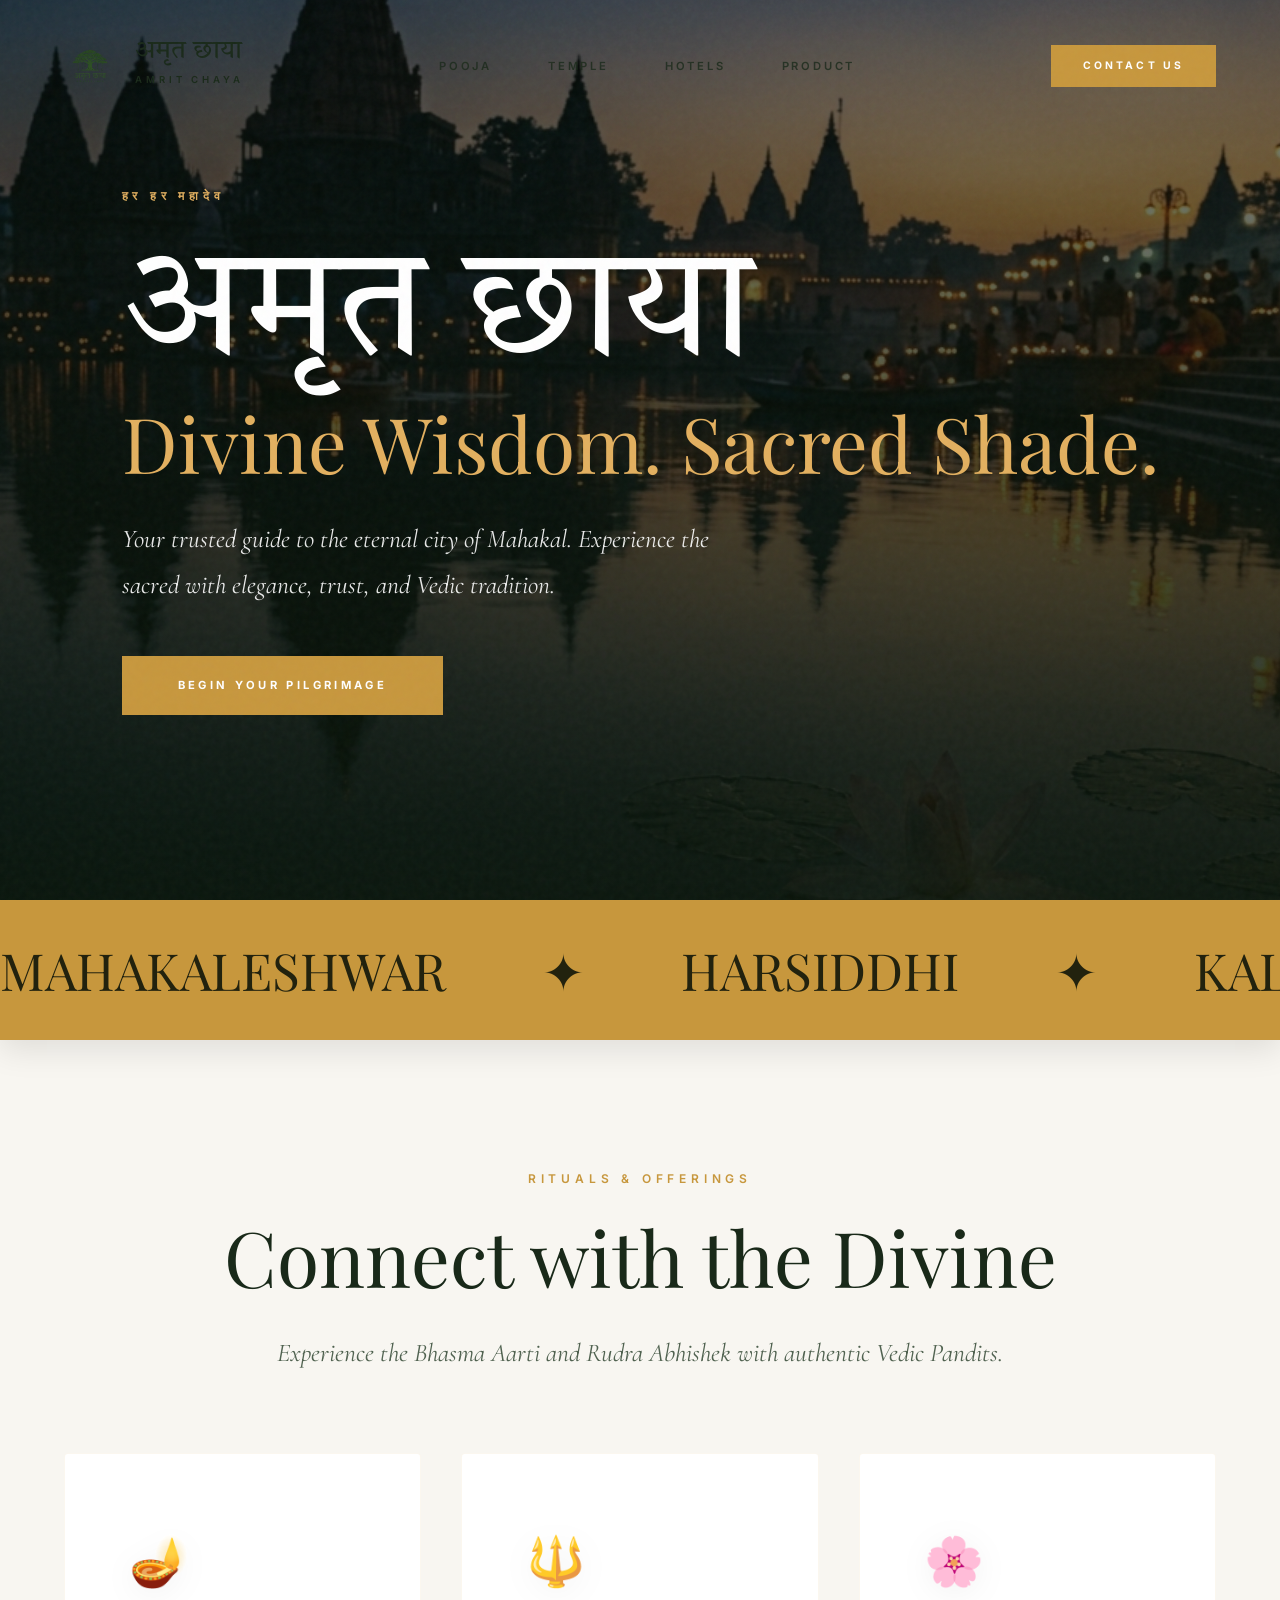
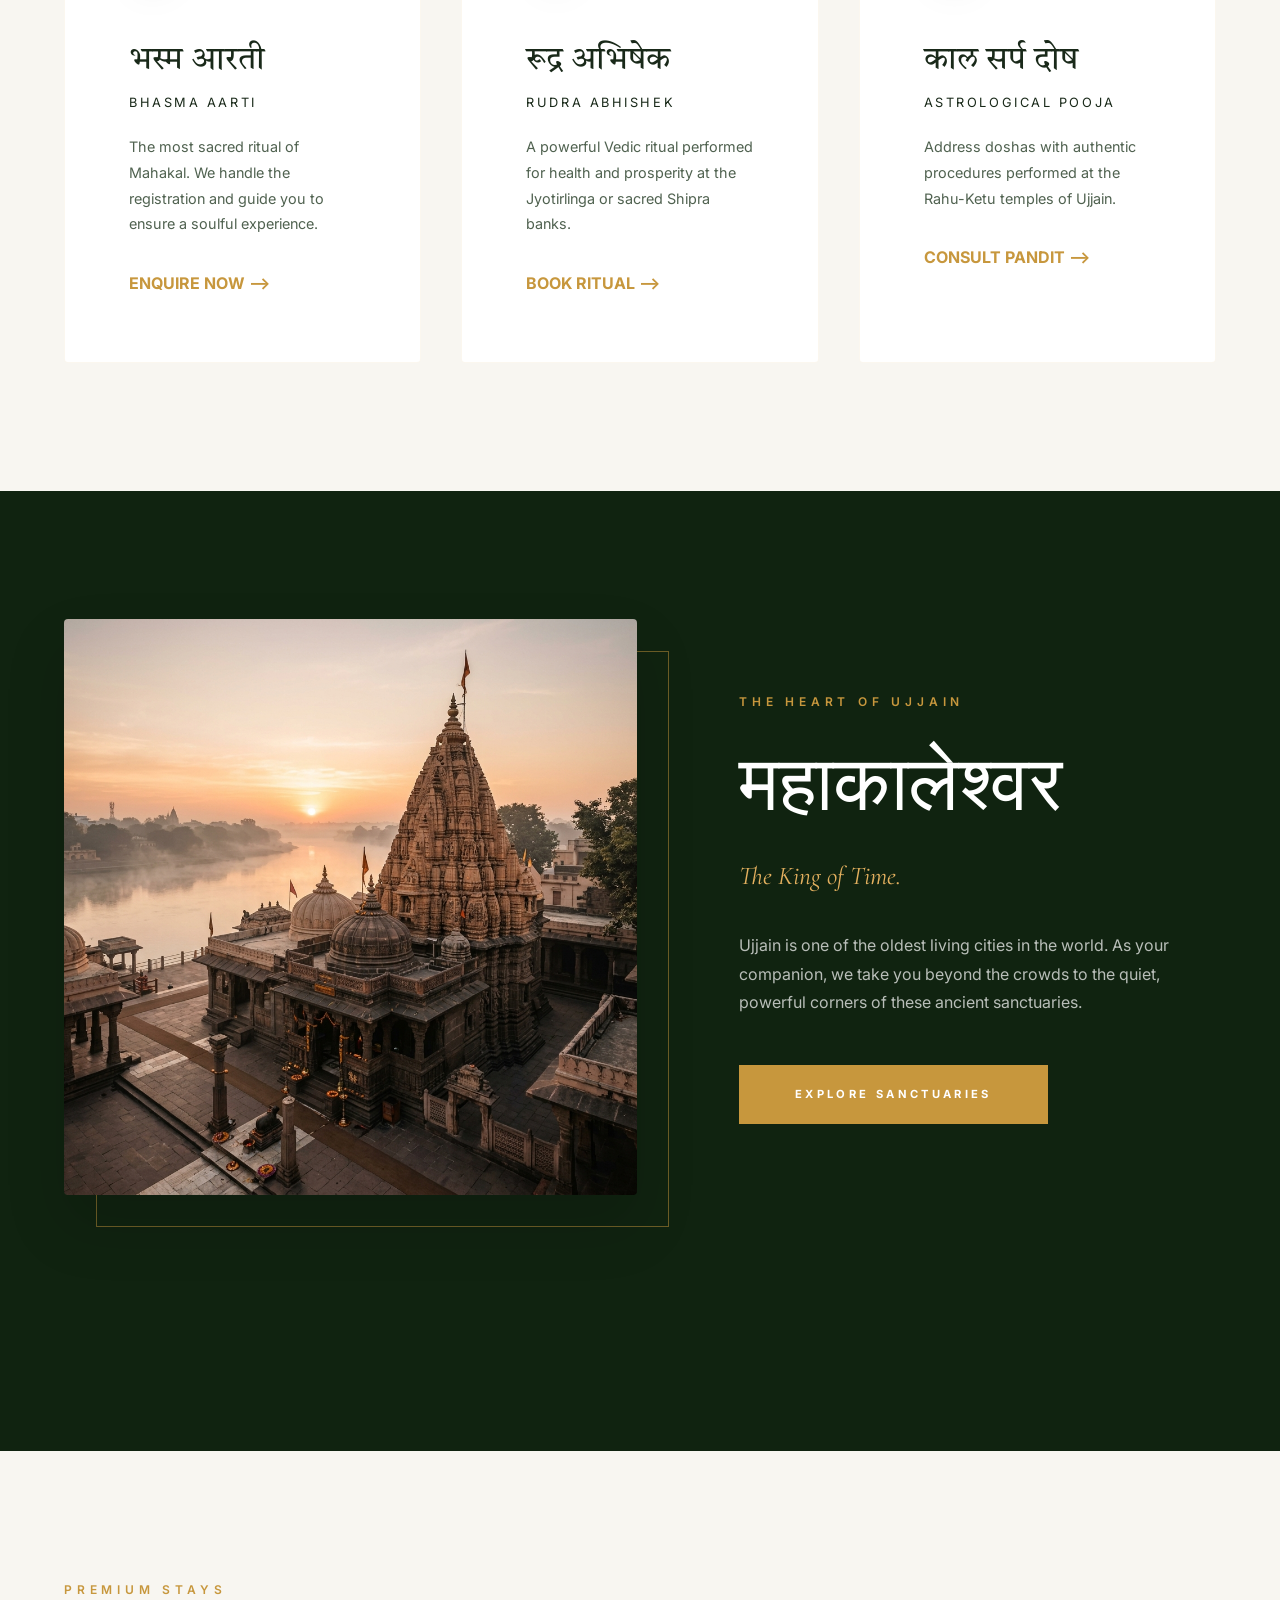
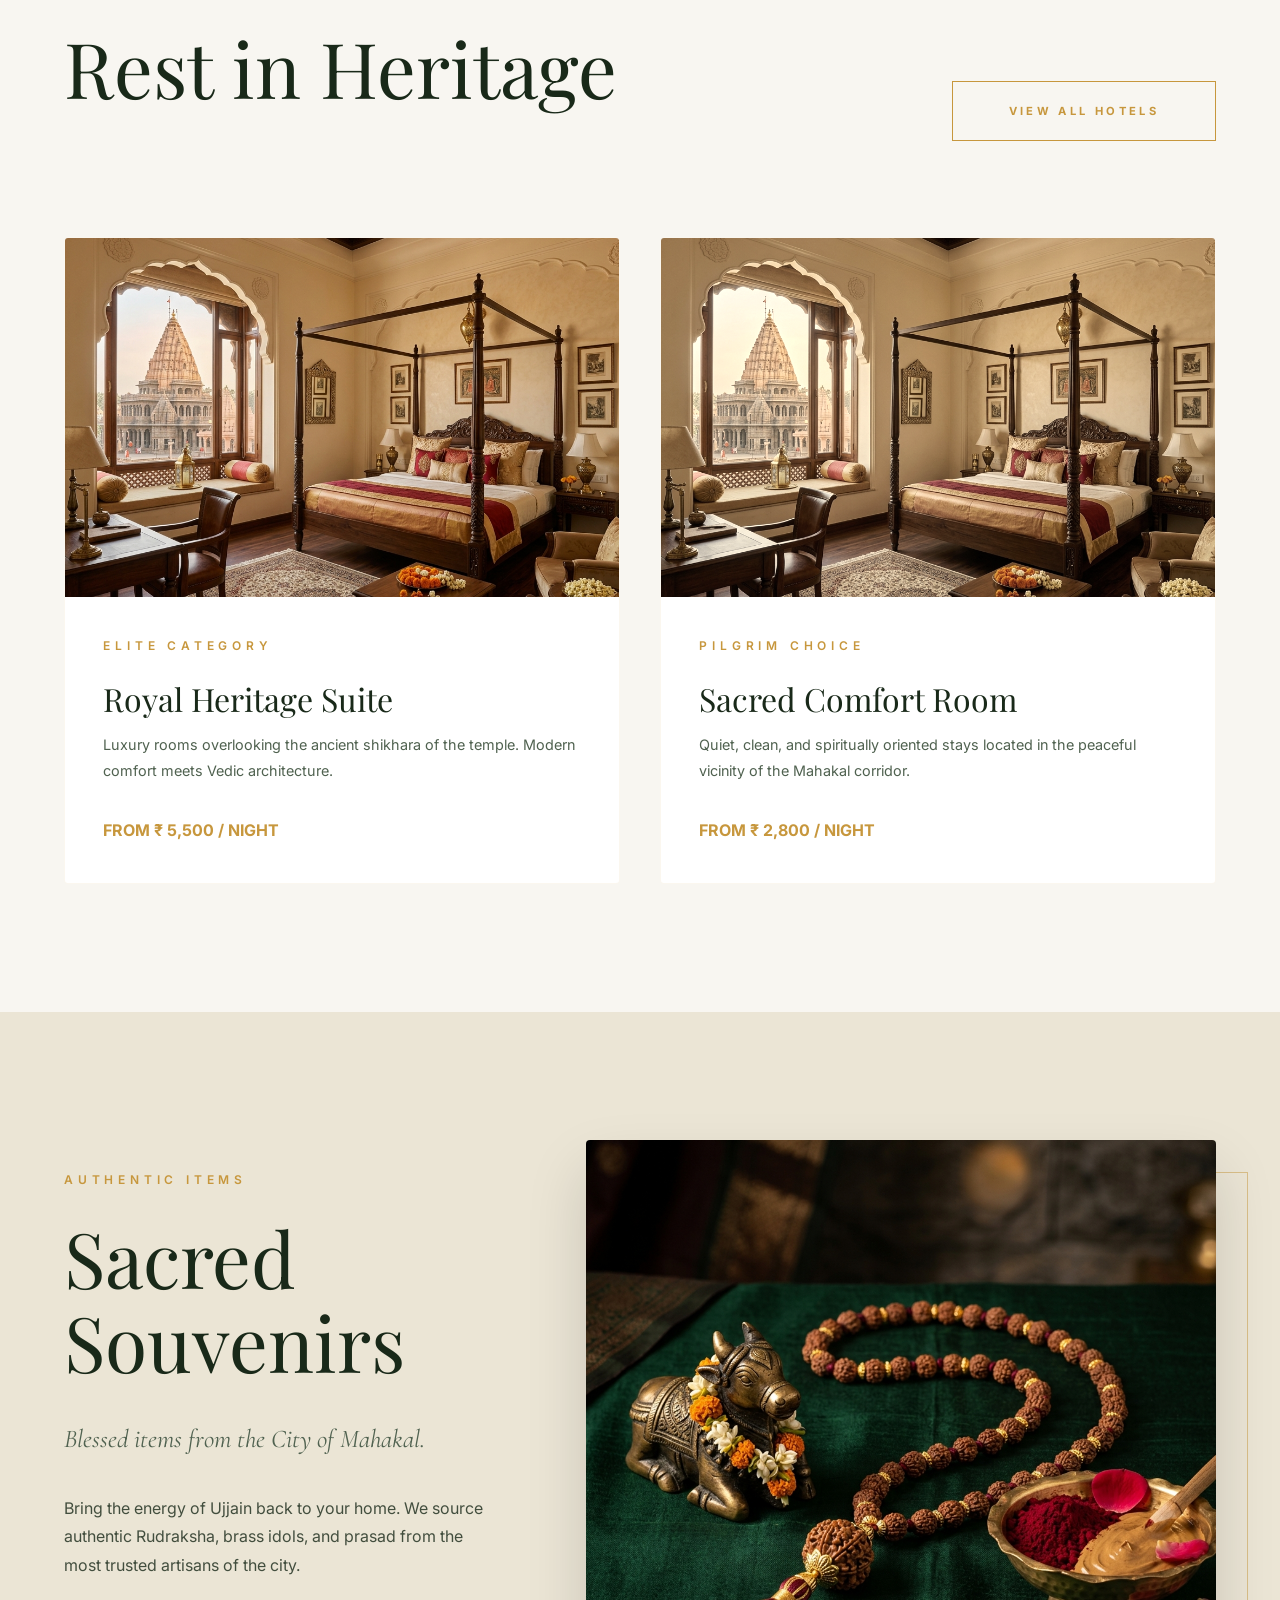
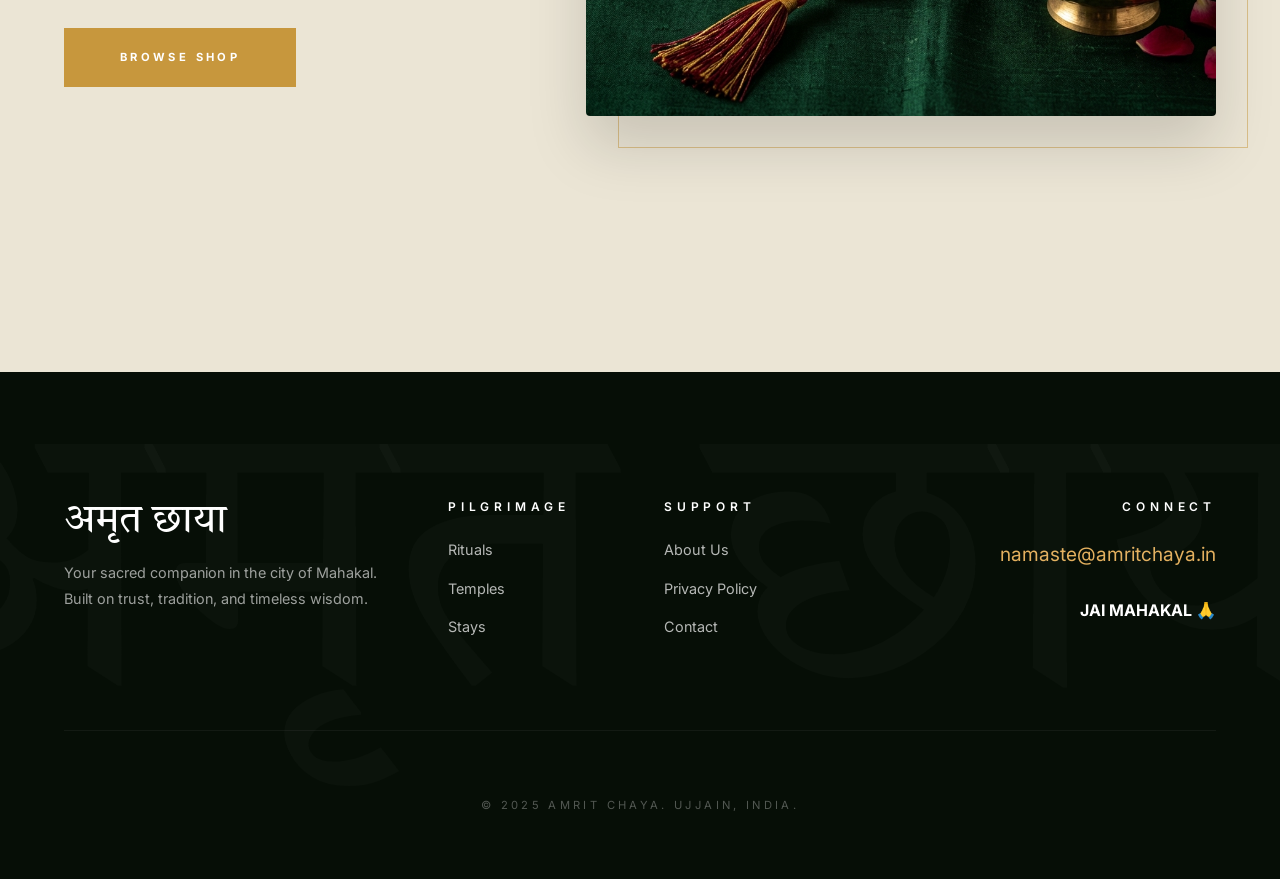
==== index.html @ e7cf1e68 "desin changes" ====
<!DOCTYPE html>
<html lang="en">
<head>
    <meta charset="UTF-8">
    <meta name="viewport" content="width=device-width, initial-scale=1.0">
    <title>Amrit Chaya — Your Sacred Companion in the City of Mahakal</title>
    <meta name="description" content="Discover the spiritual heart of Ujjain. Amrit Chaya offers premium pooja bookings, heritage temple visits, and luxury heritage hotels.">
    <link rel="stylesheet" href="style.css">
</head>
<body>

    <!-- Elegant Loading Screen -->
    <div id="loader">
        <div class="loader-content">
            <img src="img/logo.png" alt="Amrit Chaya" class="loader-logo">
            <div class="loader-text">अमृत छाया</div>
        </div>
    </div>

    <!-- Professional Navigation -->
    <header id="main-header">
        <div class="container nav-wrapper">
            <a href="#" class="nav-logo">
                <img src="img/logo.png" alt="Amrit Chaya Logo">
                <div class="logo-meta">
                    <span class="hindi">अमृत छाया</span>
                    <span class="latin">Amrit Chaya</span>
                </div>
            </a>
            
            <!-- Desktop Links -->
            <nav class="nav-links">
                <a href="#pooja">Pooja</a>
                <a href="#temple">Temple</a>
                <a href="#hotels">Hotels</a>
                <a href="#product">Product</a>
            </nav>

            <div class="nav-actions">
                <a href="#contact" class="cta-btn desktop-only" style="padding: 0.7rem 2rem; font-size: 0.65rem;">Contact Us</a>
                
                <!-- Mobile Toggle -->
                <button class="mobile-toggle" aria-label="Toggle Menu">
                    <span></span>
                    <span></span>
                    <span></span>
                </button>
            </div>
        </div>
    </header>

    <!-- Mobile Navigation Overlay -->
    <div class="mobile-nav">
        <div class="mobile-nav-content">
            <nav class="mobile-links">
                <a href="#pooja">Pooja</a>
                <a href="#temple">Temple</a>
                <a href="#hotels">Hotels</a>
                <a href="#product">Product</a>
                <a href="#contact" class="cta-btn mobile-cta">Contact Us</a>
            </nav>
            <div class="mobile-footer">
                <p class="hindi">अमृत छाया</p>
                <p>JAI MAHAKAL 🙏</p>
            </div>
        </div>
    </div>

    <!-- Master Hero Section -->
    <section class="hero active">
        <div class="hero-media">
            <img src="img/hero.png" alt="Ujjain Twilight" id="hero-img">
        </div>
        <div class="container hero-content">
            <div>
                <span class="eyebrow" style="color: var(--gold-warm);">हर हर महादेव</span>
                <h1 class="hindi">अमृत छाया</h1>
                <h2 class="display-title" style="color: var(--gold-warm); font-weight: 300; margin-top: 1rem;">Divine Wisdom. Sacred Shade.</h2>
                <p class="serif-desc" style="max-width: 600px; color: var(--white); opacity: 0.9; margin-bottom: 3rem;">
                    Your trusted guide to the eternal city of Mahakal. Experience the sacred with elegance, trust, and Vedic tradition.
                </p>
                <a href="#pooja" class="cta-btn">Begin Your Pilgrimage</a>
            </div>
        </div>
    </section>

    <!-- Spiritual Ticker -->
    <div class="gold-ticker">
        <div class="ticker-track">
            <span class="ticker-item">MAHAKALESHWAR</span>
            <span class="ticker-item">✦</span>
            <span class="ticker-item">HARSIDDHI</span>
            <span class="ticker-item">✦</span>
            <span class="ticker-item">KAL BHAIRAV</span>
            <span class="ticker-item">✦</span>
            <span class="ticker-item">MANGALNATH</span>
            <span class="ticker-item">✦</span>
            <span class="ticker-item">SHIPRA AARTI</span>
            <span class="ticker-item">✦</span>
        </div>
    </div>

    <!-- The Rituals (Pooja) -->
    <section id="pooja">
        <div class="container">
            <div class="section-intro" data-reveal>
                <span class="eyebrow">Rituals & Offerings</span>
                <h2 class="display-title">Connect with the Divine</h2>
                <p class="serif-desc">Experience the Bhasma Aarti and Rudra Abhishek with authentic Vedic Pandits.</p>
            </div>

            <div class="grid-system">
                <div class="feature-card" data-reveal>
                    <span class="icon">🪔</span>
                    <h3 class="hindi" style="font-size: 2rem; margin-bottom: 1rem;">भस्म आरती</h3>
                    <h4 style="margin-bottom: 1.5rem; text-transform: uppercase; font-size: 0.8rem; letter-spacing: 0.2em;">Bhasma Aarti</h4>
                    <p style="font-size: 0.9rem; color: var(--text-muted);">The most sacred ritual of Mahakal. We handle the registration and guide you to ensure a soulful experience.</p>
                    <p style="margin-top: 2rem; font-weight: 700; color: var(--gold-temple);">ENQUIRE NOW ⟶</p>
                </div>
                <div class="feature-card" data-reveal>
                    <span class="icon">🔱</span>
                    <h3 class="hindi" style="font-size: 2rem; margin-bottom: 1rem;">रूद्र अभिषेक</h3>
                    <h4 style="margin-bottom: 1.5rem; text-transform: uppercase; font-size: 0.8rem; letter-spacing: 0.2em;">Rudra Abhishek</h4>
                    <p style="font-size: 0.9rem; color: var(--text-muted);">A powerful Vedic ritual performed for health and prosperity at the Jyotirlinga or sacred Shipra banks.</p>
                    <p style="margin-top: 2rem; font-weight: 700; color: var(--gold-temple);">BOOK RITUAL ⟶</p>
                </div>
                <div class="feature-card" data-reveal>
                    <span class="icon">🌸</span>
                    <h3 class="hindi" style="font-size: 2rem; margin-bottom: 1rem;">काल सर्प दोष</h3>
                    <h4 style="margin-bottom: 1.5rem; text-transform: uppercase; font-size: 0.8rem; letter-spacing: 0.2em;">Astrological Pooja</h4>
                    <p style="font-size: 0.9rem; color: var(--text-muted);">Address doshas with authentic procedures performed at the Rahu-Ketu temples of Ujjain.</p>
                    <p style="margin-top: 2rem; font-weight: 700; color: var(--gold-temple);">CONSULT PANDIT ⟶</p>
                </div>
            </div>
        </div>
    </section>

    <!-- The Sanctuaries (Temple) -->
    <section id="temple" style="background-color: var(--forest-deep); color: var(--white);">
        <div class="container">
            <div class="overlap-row" data-reveal>
                <div class="overlap-media">
                    <img src="img/mahakal.png" alt="Mahakaleshwar Temple">
                </div>
                <div class="overlap-text">
                    <span class="eyebrow">The Heart of Ujjain</span>
                    <h2 class="display-title hindi">महाकालेश्वर</h2>
                    <p class="serif-desc" style="color: var(--gold-warm);">The King of Time.</p>
                    <p style="opacity: 0.7; margin-top: 2rem;">Ujjain is one of the oldest living cities in the world. As your companion, we take you beyond the crowds to the quiet, powerful corners of these ancient sanctuaries.</p>
                    <a href="#" class="cta-btn" style="margin-top: 3rem;">Explore Sanctuaries</a>
                </div>
            </div>
        </div>
    </section>

    <!-- The Heritage (Hotels) -->
    <section id="hotels">
        <div class="container">
            <div class="hotels-header" data-reveal>
                <div>
                    <span class="eyebrow">Premium Stays</span>
                    <h2 class="display-title">Rest in Heritage</h2>
                </div>
                <a href="#" class="cta-btn cta-outline">View All Hotels</a>
            </div>

            <div class="grid-system">
                <div class="feature-card hotel-card" data-reveal>
                    <div class="card-img-wrap">
                        <img src="img/hotel.png" alt="Heritage Suite">
                    </div>
                    <div class="card-body">
                        <span class="eyebrow">Elite Category</span>
                        <h3 class="display-title card-title">Royal Heritage Suite</h3>
                        <p class="card-desc">Luxury rooms overlooking the ancient shikhara of the temple. Modern comfort meets Vedic architecture.</p>
                        <p class="card-price">FROM ₹ 5,500 / NIGHT</p>
                    </div>
                </div>
                <div class="feature-card hotel-card" data-reveal>
                    <div class="card-img-wrap">
                        <img src="img/hotel.png" alt="Pilgrim Comfort" style="filter: sepia(0.3);">
                    </div>
                    <div class="card-body">
                        <span class="eyebrow">Pilgrim Choice</span>
                        <h3 class="display-title card-title">Sacred Comfort Room</h3>
                        <p class="card-desc">Quiet, clean, and spiritually oriented stays located in the peaceful vicinity of the Mahakal corridor.</p>
                        <p class="card-price">FROM ₹ 2,800 / NIGHT</p>
                    </div>
                </div>
            </div>
        </div>
    </section>

    <!-- The Sacred (Product) -->
    <section id="product" style="background-color: var(--cream-dark);">
        <div class="container">
            <div class="overlap-row" style="flex-direction: row-reverse;" data-reveal>
                <div class="overlap-media" style="flex: 1.5;">
                    <img src="img/product.png" alt="Sacred Products">
                </div>
                <div class="overlap-text">
                    <span class="eyebrow">Authentic Items</span>
                    <h2 class="display-title">Sacred Souvenirs</h2>
                    <p class="serif-desc">Blessed items from the City of Mahakal.</p>
                    <p style="opacity: 0.8; margin-top: 2rem;">Bring the energy of Ujjain back to your home. We source authentic Rudraksha, brass idols, and prasad from the most trusted artisans of the city.</p>
                    <a href="#" class="cta-btn" style="margin-top: 3rem;">Browse Shop</a>
                </div>
            </div>
        </div>
    </section>

    <!-- Footer -->
    <footer id="contact">
        <div class="container">
            <div class="footer-grid">
                <div class="footer-brand">
                    <h2 class="hindi footer-hindi">अमृत छाया</h2>
                    <p class="footer-tagline">Your sacred companion in the city of Mahakal. Built on trust, tradition, and timeless wisdom.</p>
                </div>
                <div class="footer-col">
                    <h4 class="eyebrow footer-eyebrow">Pilgrimage</h4>
                    <ul class="footer-list">
                        <li><a href="#pooja">Rituals</a></li>
                        <li><a href="#temple">Temples</a></li>
                        <li><a href="#hotels">Stays</a></li>
                    </ul>
                </div>
                <div class="footer-col">
                    <h4 class="eyebrow footer-eyebrow">Support</h4>
                    <ul class="footer-list">
                        <li>About Us</li>
                        <li>Privacy Policy</li>
                        <li>Contact</li>
                    </ul>
                </div>
                <div class="footer-connect">
                    <h4 class="eyebrow footer-eyebrow">Connect</h4>
                    <p class="footer-email">namaste@amritchaya.in</p>
                    <p class="footer-jai">JAI MAHAKAL 🙏</p>
                </div>
            </div>
            <div style="padding-top: 4rem; text-align: center; opacity: 0.3; font-size: 0.7rem; text-transform: uppercase; letter-spacing: 0.3em;">
                &copy; 2025 Amrit Chaya. Ujjain, India.
            </div>
        </div>
    </footer>

    <script src="script.js"></script>
</body>
</html>
---- style.css ----
/* 
   AMRIT CHAYA - Master Design System
   Architecture: UI/UX Lead - Arpit & Antigravity
   Description: A high-end, sacred-premium design system blending Vedic soul with modern precision.
*/

@import url('https://fonts.googleapis.com/css2?family=Inter:wght@300;400;600&family=Playfair+Display:ital,wght@0,400;0,700;1,400&family=Tiro+Devanagari+Sanskrit&family=Cormorant+Garamond:ital,wght@0,400;0,600;1,400&family=Jost:wght@300;400;600&display=swap');

:root {
    /* Primary Brand Tones - Refined HSL */
    --forest-deep:   hsl(120, 38%, 10%);
    --forest-sacred: hsl(113, 39%, 25%);
    --gold-temple:   hsl(39, 55%, 51%);
    --gold-warm:     hsl(37, 70%, 63%);
    --cream-sacred:  hsl(37, 33%, 96%);
    --cream-dark:    hsl(42, 36%, 88%);
    
    /* Functional Colors */
    --text-primary:  hsl(120, 24%, 13%);
    --text-muted:    hsl(120, 10%, 35%);
    --white:         #ffffff;
    --black-deep:    hsl(120, 40%, 4%);

    /* Typography Scale (Fluid) */
    --font-hindi:    'Tiro Devanagari Sanskrit', serif;
    --font-display:  'Playfair Display', serif;
    --font-body:     'Inter', sans-serif;
    --font-serif:    'Cormorant Garamond', serif;

    /* Structural Tokens */
    --section-gap:   clamp(5rem, 10vw, 12rem);
    --container-max: 1400px;
    --radius-sm:     4px;
    --radius-md:     8px;
    --radius-lg:     24px;
    
    /* Animation Easing */
    --ease-out:      cubic-bezier(0.16, 1, 0.3, 1);
    --ease-in-out:   cubic-bezier(0.65, 0, 0.35, 1);
}

/* 1. Loading Screen */
#loader {
    position: fixed;
    inset: 0;
    background: var(--black-deep);
    z-index: 10000;
    display: flex;
    flex-direction: column;
    justify-content: center;
    align-items: center;
    transition: opacity 0.8s var(--ease-out), visibility 0.8s;
}

#loader.fade-out {
    opacity: 0;
    visibility: hidden;
}

.loader-content {
    text-align: center;
    animation: pulse 2s infinite ease-in-out;
}

.loader-logo {
    width: 80px;
    margin-bottom: 2rem;
    filter: drop-shadow(0 0 15px var(--gold-temple));
}

.loader-text {
    font-family: var(--font-hindi);
    color: var(--gold-warm);
    font-size: 2rem;
    letter-spacing: 0.2em;
}

@keyframes pulse {
    0%, 100% { opacity: 0.6; transform: scale(0.98); }
    50% { opacity: 1; transform: scale(1); }
}

/* 2. Global Reset & Texture */
* {
    margin: 0;
    padding: 0;
    box-sizing: border-box;
    -webkit-font-smoothing: antialiased;
}

html {
    scroll-behavior: smooth;
    font-size: 16px;
}

body {
    background-color: var(--cream-sacred);
    color: var(--text-primary);
    font-family: var(--font-body);
    line-height: 1.8;
    overflow-x: hidden;
}

/* High-end Film Grain Texture Overlay */
body::after {
    content: "";
    position: fixed;
    inset: 0;
    background-image: url("data:image/svg+xml,%3Csvg viewBox='0 0 200 200' xmlns='http://www.w3.org/2000/svg'%3E%3Cfilter id='noise'%3E%3CfeTurbulence type='fractalNoise' baseFrequency='0.65' numOctaves='3' stitchTiles='stitch'/%3E%3C/filter%3E%3Crect width='100%25' height='100%25' filter='url(%23noise)'/%3E%3C/svg%3E");
    opacity: 0.04;
    pointer-events: none;
    z-index: 9999;
}

/* 3. Layout Framework */
.container {
    max-width: var(--container-max);
    margin: 0 auto;
    padding: 0 clamp(1.5rem, 5vw, 5rem);
}

section {
    padding: var(--section-gap) 0;
}

/* 4. Typography Design */
h1, h2, h3, h4 {
    font-weight: 400;
    line-height: 1.1;
}

.hindi { font-family: var(--font-hindi); }

.eyebrow {
    font-size: clamp(0.65rem, 1vw, 0.75rem);
    text-transform: uppercase;
    letter-spacing: 0.4em;
    font-weight: 600;
    color: var(--gold-temple);
    display: block;
    margin-bottom: 1.5rem;
}

.display-title {
    font-size: clamp(2.5rem, 6vw, 5rem);
    font-family: var(--font-display);
    margin-bottom: 2rem;
}

.serif-desc {
    font-family: var(--font-serif);
    font-style: italic;
    font-size: clamp(1.1rem, 2vw, 1.6rem);
    color: var(--text-muted);
}

/* Section intro block — centered heading group above card grids */
.section-intro {
    text-align: center;
    margin-bottom: clamp(3rem, 6vw, 6rem); /* Fluid so it tightens on mobile */
}

/* Mobile nav CTA margin */
.mobile-cta {
    margin-top: 2rem;
}

header {
    position: fixed;
    top: 0;
    width: 100%;
    z-index: 1000;
    padding: 2.5rem 0;
    transition: all 0.6s var(--ease-out);
}

header.scrolled {
    padding: 1rem 0;
    background: rgba(255, 255, 255, 0.7);
    backdrop-filter: blur(20px) saturate(180%);
    -webkit-backdrop-filter: blur(20px) saturate(180%);
    border-bottom: 1px solid rgba(200, 151, 58, 0.15);
}

.nav-wrapper {
    display: flex;
    justify-content: space-between;
    align-items: center;
}

.nav-logo {
    display: flex;
    align-items: center;
    gap: clamp(0.6rem, 2vw, 1.2rem); /* Shrinks on narrow screens */
    text-decoration: none;
    color: inherit;
}

.nav-logo img {
    /* clamp(min, preferred, max)
       - min: 36px  → absolute smallest the logo can be
       - preferred: 8vw → scales with viewport (444px screen → 35px, 555px → 44px, 1024px → 82px)
       - max: 52px  → caps on desktop so it stays elegant */
    height: clamp(36px, 8vw, 52px);
    width: auto;           /* Always maintain aspect ratio */
    flex-shrink: 0;        /* Prevent the image being squished by flex layout */
    transition: transform 0.6s var(--ease-out);
    filter: drop-shadow(0 2px 10px rgba(0,0,0,0.1));
}

.nav-logo:hover img { transform: rotate(12deg) scale(1.1); }

/* Logo text — fluid sizes using clamp */
.nav-logo .hindi { font-size: clamp(1.1rem, 4vw, 1.6rem); display: block; line-height: 0.9; }
.nav-logo .latin { font-size: clamp(0.5rem, 1.2vw, 0.6rem); letter-spacing: 0.4em; text-transform: uppercase; font-weight: 600; }

.nav-links {
    display: flex;
    gap: 3.5rem;
}

.nav-links a {
    text-decoration: none;
    color: inherit;
    font-size: 0.7rem;
    font-weight: 600;
    text-transform: uppercase;
    letter-spacing: 0.25em;
    position: relative;
    padding: 0.5rem 0;
    opacity: 0.8;
    transition: opacity 0.3s;
}

.nav-links a:hover { opacity: 1; }

.nav-links a::after {
    content: "";
    position: absolute;
    bottom: 0;
    left: 50%;
    width: 0;
    height: 1px;
    background: var(--gold-temple);
    transition: all 0.4s var(--ease-out);
    transform: translateX(-50%);
}

.nav-links a:hover::after { width: 100%; }

/* 6. Hero Component - Enhanced Immersive */
.hero {
    height: 100vh;
    display: flex;
    align-items: center;
    position: relative;
    background-color: var(--black-deep);
    overflow: hidden;
}

.hero-media {
    position: absolute;
    inset: 0;
    z-index: 1;
}

.hero-media img {
    width: 100%;
    height: 100%;
    object-fit: cover;
    opacity: 0.7;
    transform: scale(1.1);
    transition: transform 10s linear; /* Ken Burns Effect */
}

.hero.active .hero-media img {
    transform: scale(1.2) rotate(1deg);
}

.hero-media::after {
    content: "";
    position: absolute;
    inset: 0;
    background: linear-gradient(to bottom, 
        rgba(10,21,10,0.3) 0%, 
        rgba(10,21,10,0.6) 50%, 
        rgba(10,21,10,0.9) 100%);
}

.hero-content {
    position: relative;
    z-index: 2;
    color: var(--white);
}

.hero-content h1 {
    font-size: clamp(4rem, 12vw, 10rem);
    margin-bottom: -1rem;
    opacity: 0;
    transform: translateY(50px);
    transition: all 1.2s var(--ease-out) 0.5s;
}

.hero.active h1 {
    opacity: 1;
    transform: translateY(0);
}

/* 7. Gold Accent Ticker */
.gold-ticker {
    background: var(--gold-temple);
    color: var(--black-deep);
    padding: 1.5rem 0;
    overflow: hidden;
    box-shadow: 0 10px 30px rgba(0,0,0,0.1);
}

.ticker-track {
    display: flex;
    animation: ticker 60s linear infinite;
    white-space: nowrap;
}

.ticker-item {
    font-size: clamp(2rem, 4vw, 4rem);
    font-family: var(--font-display);
    margin-right: 6rem;
    opacity: 0.85;
}

@keyframes ticker {
    0% { transform: translateX(0); }
    100% { transform: translateX(-50%); }
}

/* 8. Cards & Visual Components (Refined) */
.grid-system {
    display: grid;
    grid-template-columns: repeat(12, 1fr);
    gap: 2.5rem;
}

.feature-card {
    grid-column: span 4;
    background: var(--white);
    padding: 4rem;
    border-radius: var(--radius-sm);
    border: 1px solid rgba(200, 151, 58, 0.08);
    position: relative;
    transition: all 0.6s var(--ease-out);
    overflow: hidden;
}

.feature-card::before {
    content: "";
    position: absolute;
    top: 0; left: 0; width: 100%; height: 2px;
    background: var(--gold-temple);
    transform: scaleX(0);
    transition: transform 0.6s var(--ease-out);
    transform-origin: left;
}

.feature-card:hover {
    transform: translateY(-15px);
    box-shadow: 0 40px 80px rgba(26, 58, 26, 0.1);
}

.feature-card:hover::before {
    transform: scaleX(1);
}

.feature-card .icon {
    font-size: 3rem;
    margin-bottom: 2.5rem;
    display: block;
    filter: drop-shadow(0 5px 15px rgba(0,0,0,0.05));
}

/* 9. Temple Sections (Overlap Layout) */
.overlap-row {
    display: flex;
    align-items: center;
    gap: clamp(2rem, 8vw, 10rem);
    margin-bottom: var(--section-gap);
}

.overlap-media {
    flex: 1.2;
    height: clamp(450px, 45vw, 750px);
    position: relative;
}

.overlap-media img {
    width: 100%;
    height: 100%;
    object-fit: cover;
    border-radius: var(--radius-sm);
    box-shadow: 0 30px 60px rgba(0,0,0,0.15);
}

.overlap-media::before {
    content: "";
    position: absolute;
    inset: 2rem -2rem -2rem 2rem;
    border: 1px solid var(--gold-temple);
    z-index: -1;
    opacity: 0.5;
}

.overlap-text {
    flex: 1;
}

/* 10. Buttons - Premium State */
.cta-btn {
    padding: 1.2rem 3.5rem;
    background: var(--gold-temple);
    color: var(--white);
    text-decoration: none;
    font-size: 0.7rem;
    font-weight: 700;
    text-transform: uppercase;
    letter-spacing: 0.3em;
    display: inline-block;
    transition: all 0.5s var(--ease-out);
    border: none;
    cursor: pointer;
    position: relative;
    z-index: 1;
}

.cta-btn::after {
    content: "";
    position: absolute;
    inset: 0;
    background: var(--forest-deep);
    z-index: -1;
    transform: scaleX(0);
    transform-origin: right;
    transition: transform 0.5s var(--ease-out);
}

.cta-btn:hover {
    color: var(--white);
    letter-spacing: 0.4em;
}

.cta-btn:hover::after {
    transform: scaleX(1);
    transform-origin: left;
}

/* 11. Reveal Animations - Higher Precision */
[data-reveal] {
    opacity: 0;
    transform: translateY(40px);
    transition: opacity 1.2s var(--ease-out), transform 1s var(--ease-out);
}

[data-reveal].active {
    opacity: 1;
    transform: translateY(0);
}

/* 12. Footer Enhancements */
footer {
    padding: clamp(5rem, 10vw, 10rem) 0 4rem;
    background-color: var(--black-deep);
    color: var(--white);
    position: relative;
    overflow: hidden;
}

footer::before {
    content: "अमृत छाया";
    position: absolute;
    bottom: -10%;
    left: 50%;
    transform: translateX(-50%);
    font-family: var(--font-hindi);
    font-size: 30vw;
    color: rgba(255, 255, 255, 0.02);
    white-space: nowrap;
    pointer-events: none;
}

/* Footer Grid Layout */
.footer-grid {
    display: grid;
    grid-template-columns: 2fr 1fr 1fr 2fr;
    gap: 3rem;
    border-bottom: 1px solid rgba(255,255,255,0.05);
    padding-bottom: clamp(3rem, 6vw, 6rem);
}

.footer-hindi {
    font-size: clamp(1.8rem, 4vw, 2.5rem);
    margin-bottom: 1rem;
}

.footer-tagline {
    opacity: 0.6;
    font-size: 0.9rem;
}

.footer-eyebrow {
    color: var(--white);
}

.footer-list {
    list-style: none;
    opacity: 0.7;
    font-size: 0.9rem;
}

.footer-list li {
    margin-bottom: 0.8rem;
}

.footer-list a {
    color: inherit;
    text-decoration: none;
    transition: opacity 0.3s;
}

.footer-list a:hover {
    opacity: 1;
}

.footer-connect {
    text-align: right;
}

.footer-email {
    font-size: clamp(0.95rem, 2vw, 1.2rem);
    color: var(--gold-warm);
    word-break: break-all;
}

.footer-jai {
    margin-top: 1.5rem;
    font-weight: 700;
}

/* 13. Mobile Navigation & Toggle */
.mobile-toggle {
    display: none;
    flex-direction: column;
    gap: 6px;
    background: none;
    border: none;
    cursor: pointer;
    z-index: 2000;
    padding: 10px;
}

.mobile-toggle span {
    display: block;
    width: 28px;
    height: 2px;
    background: var(--gold-temple);
    transition: all 0.4s var(--ease-out);
    transform-origin: center;
}

/* Hamburger Animation */
.mobile-toggle.active span:nth-child(1) { transform: translateY(8px) rotate(45deg); }
.mobile-toggle.active span:nth-child(2) { opacity: 0; }
.mobile-toggle.active span:nth-child(3) { transform: translateY(-8px) rotate(-45deg); }

.mobile-nav {
    position: fixed;
    inset: 0;
    background: var(--black-deep);
    z-index: 1500;
    display: flex;
    justify-content: center;
    align-items: center;
    transform: translateX(100%);
    transition: transform 0.6s var(--ease-out);
}

.mobile-nav.active { transform: translateX(0); }

.mobile-links {
    display: flex;
    flex-direction: column;
    align-items: center;
    gap: 2.5rem;
}

.mobile-links a {
    color: var(--white);
    text-decoration: none;
    font-size: 1.5rem;
    font-family: var(--font-display);
    text-transform: uppercase;
    letter-spacing: 0.2em;
    opacity: 0;
    transform: translateY(20px);
    transition: all 0.4s var(--ease-out);
}

.mobile-nav.active .mobile-links a {
    opacity: 1;
    transform: translateY(0);
}

/* Staggered animation for mobile links */
.mobile-nav.active .mobile-links a:nth-child(1) { transition-delay: 0.2s; }
.mobile-nav.active .mobile-links a:nth-child(2) { transition-delay: 0.3s; }
.mobile-nav.active .mobile-links a:nth-child(3) { transition-delay: 0.4s; }
.mobile-nav.active .mobile-links a:nth-child(4) { transition-delay: 0.5s; }
.mobile-nav.active .mobile-links a:nth-child(5) { transition-delay: 0.6s; }

.mobile-footer {
    position: absolute;
    bottom: 4rem;
    text-align: center;
    width: 100%;
    color: var(--gold-warm);
    opacity: 0.6;
}

/* ==========================================================
   HOTEL CARD COMPONENTS
   ========================================================== */

/* Hotels section header — side-by-side heading + CTA button */
.hotels-header {
    display: flex;
    justify-content: space-between;
    align-items: flex-end;
    margin-bottom: 6rem;
    gap: 2rem;
    flex-wrap: wrap; /* On narrow screens, wraps the button below the heading */
}

/* The outline variant of the CTA button (used for "View All Hotels") */
.cta-outline {
    background: transparent;
    color: var(--gold-temple);
    border: 1px solid var(--gold-temple);
    white-space: nowrap;  /* Prevents button text from line-wrapping mid-word */
    flex-shrink: 0;       /* Prevents it from being squished by the heading */
}

.cta-outline:hover {
    color: var(--white);
}

/* Hotel cards take up half the grid (6 of 12 columns) */
.hotel-card {
    grid-column: span 6;
    padding: 0;
    overflow: hidden;
}

/* The image wrapper inside hotel cards */
.card-img-wrap {
    height: clamp(260px, 28vw, 400px); /* Fluid height so image never crunches */
    overflow: hidden;
}

.card-img-wrap img {
    width: 100%;
    height: 100%;
    object-fit: cover;
    transition: transform 0.8s var(--ease-out);
}

.hotel-card:hover .card-img-wrap img {
    transform: scale(1.05); /* Subtle Ken-Burns on hover */
}

.card-body {
    padding: clamp(1.5rem, 3vw, 3rem); /* Fluid inner padding */
}

.card-title {
    font-size: clamp(1.4rem, 2.5vw, 2rem);
    margin-bottom: 1rem;
}

.card-desc {
    font-size: 0.9rem;
    color: var(--text-muted);
}

.card-price {
    margin-top: 2rem;
    font-weight: 700;
    color: var(--gold-temple);
}

/* ==========================================================
   RESPONSIVE OVERRIDES
   
   Strategy: Mobile-first thinking with max-width breakpoints.
   Think of it like TV channels — if screen is ≤1024px, channel 1.
   If ≤768px, channel 2. If ≤480px, channel 3.
   Each channel adds/overrides styles for that screen width.
   ========================================================== */

/* ── BREAKPOINT 1: Tablet & Small Laptop (≤1024px) ────────── */
@media (max-width: 1024px) {
    :root {
        /* Reduce the big vertical gaps on tablet */
        --section-gap: 6rem;
    }

    /* Hide desktop nav, show hamburger */
    .desktop-only  { display: none; }
    .nav-links     { display: none; }
    .mobile-toggle { display: flex; }

    /* Pooja cards: 3-col grid → single column stack */
    .grid-system   { grid-template-columns: 1fr; gap: 2rem; }
    .feature-card  { grid-column: span 12; padding: 2.5rem; }

    /* Hotel cards: from 6/12 → full width on tablet */
    .hotel-card    { grid-column: span 12; }

    /* Hotels header: flex-wrap kicks in, button moves below heading */
    .hotels-header { margin-bottom: 3rem; }

    /* Overlap sections: side-by-side → stacked */
    .overlap-row            { flex-direction: column !important; text-align: center; }
    .overlap-media          { width: 100%; height: clamp(300px, 50vw, 450px); }
    .overlap-media::before  { display: none; } /* Hide decorative border offset */

    /* Footer: 4-col grid → 2-col grid on tablet */
    .footer-grid {
        grid-template-columns: 1fr 1fr;
    }

    /* Brand spans full width, Connect section left-aligns */
    .footer-brand   { grid-column: span 2; }
    .footer-connect { text-align: left; }
}

/* ── BREAKPOINT 2: Mobile Phone (≤768px) ──────────────────── */
@media (max-width: 768px) {

    /* Nav logo text slightly smaller */
    .nav-logo .hindi { font-size: 1.4rem; }

    /* Hero: make sure the big Hindi h1 doesn't overflow */
    .hero-content h1 {
        font-size: clamp(3rem, 15vw, 5rem);
    }

    /* Hero descriptive paragraph: remove fixed max-width */
    .hero-content p {
        max-width: 100% !important;
    }

    /* Hero CTA button: full-width on mobile */
    .hero-content .cta-btn {
        width: 100%;
        text-align: center;
    }

    /* Ticker: smaller text to avoid huge scroll on phone */
    .ticker-item { font-size: clamp(1.4rem, 5vw, 2.5rem); }

    /* Hotels header: stack vertically, button full-width */
    .hotels-header {
        flex-direction: column;
        align-items: flex-start;
        margin-bottom: 2.5rem;
    }

    .hotels-header .cta-btn {
        width: 100%;
        text-align: center;
    }

    /* Footer: single column stacking on phone */
    .footer-grid {
        grid-template-columns: 1fr;
        gap: 2.5rem;
    }

    .footer-brand   { grid-column: span 1; }
    .footer-connect { text-align: left; }
}

/* ── BREAKPOINT 3: Small Phone (≤480px) ───────────────────── */
@media (max-width: 480px) {
    /* Tighten container edges on very small phones */
    .container { padding: 0 1.2rem; }

    /* Logo: compact */
    .nav-logo .hindi { font-size: 1.2rem; }
    .nav-logo .latin { display: none; } /* Hide sub-label, too cramped */

    /* Section headings */
    .display-title { font-size: clamp(1.8rem, 8vw, 2.5rem); }

    /* Feature cards: tighter padding on very small screens */
    .feature-card  { padding: 1.8rem; }

    /* Card image heights */
    .card-img-wrap { height: 220px; }

    /* Card body padding */
    .card-body     { padding: 1.5rem; }

    /* All buttons full width on tiny phones */
    .cta-btn       { width: 100%; text-align: center; }

    /* Tighten overlap sections */
    .overlap-text  { text-align: center; }
    .overlap-text .cta-btn { margin-top: 2rem; }

    /* Footer */
    .footer-grid   { gap: 2rem; }
}
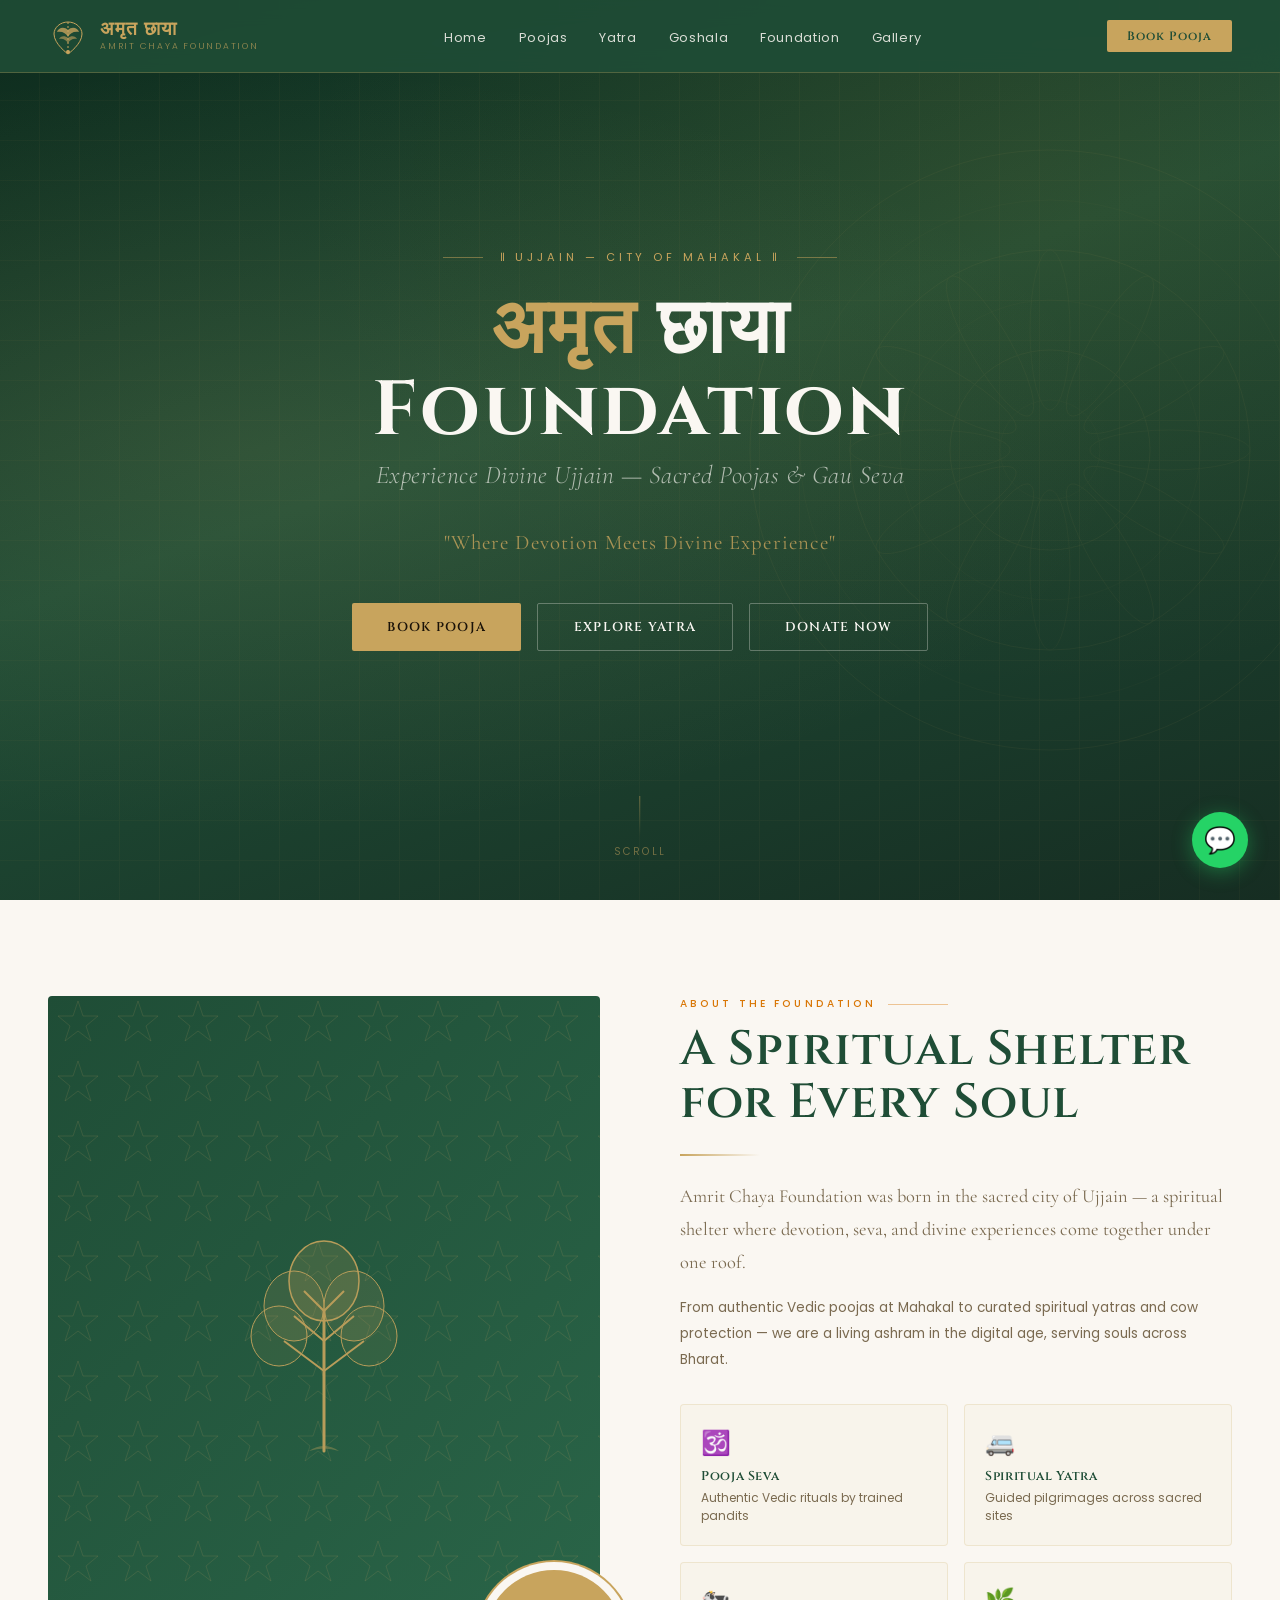
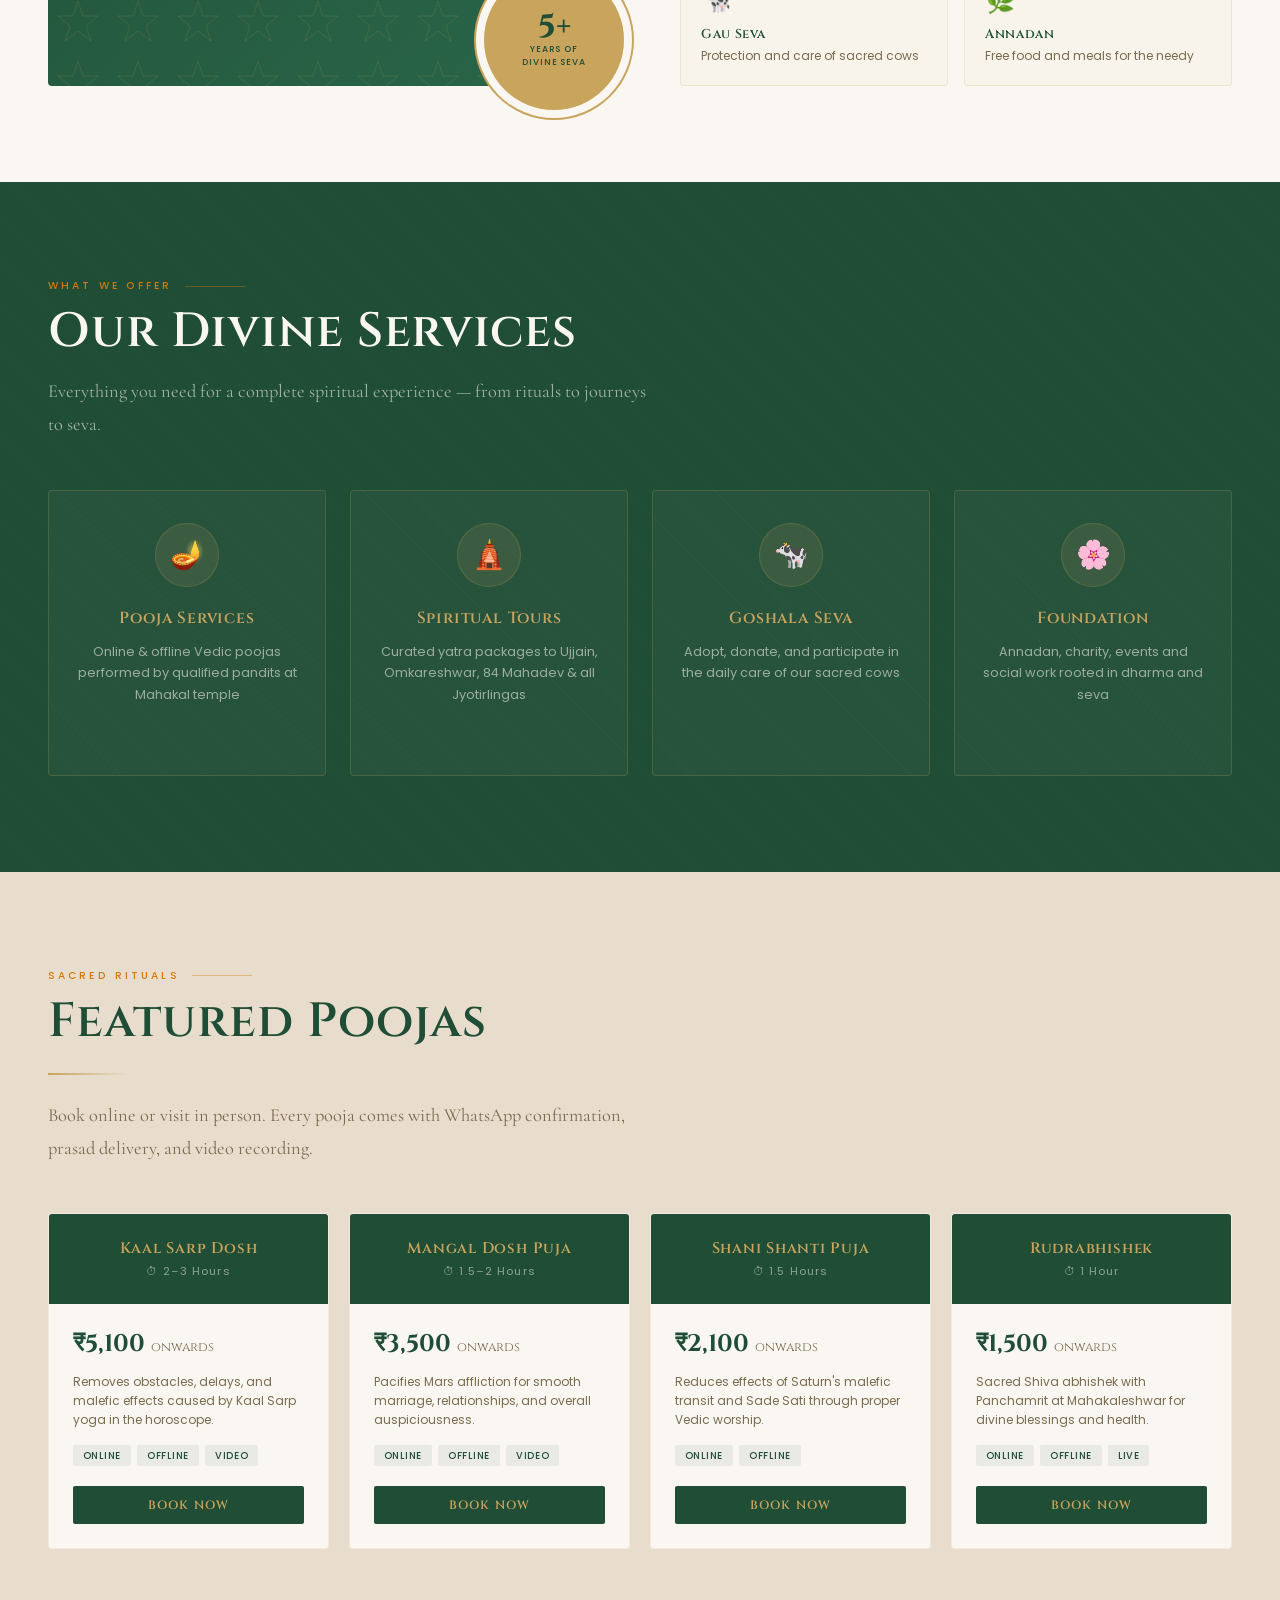
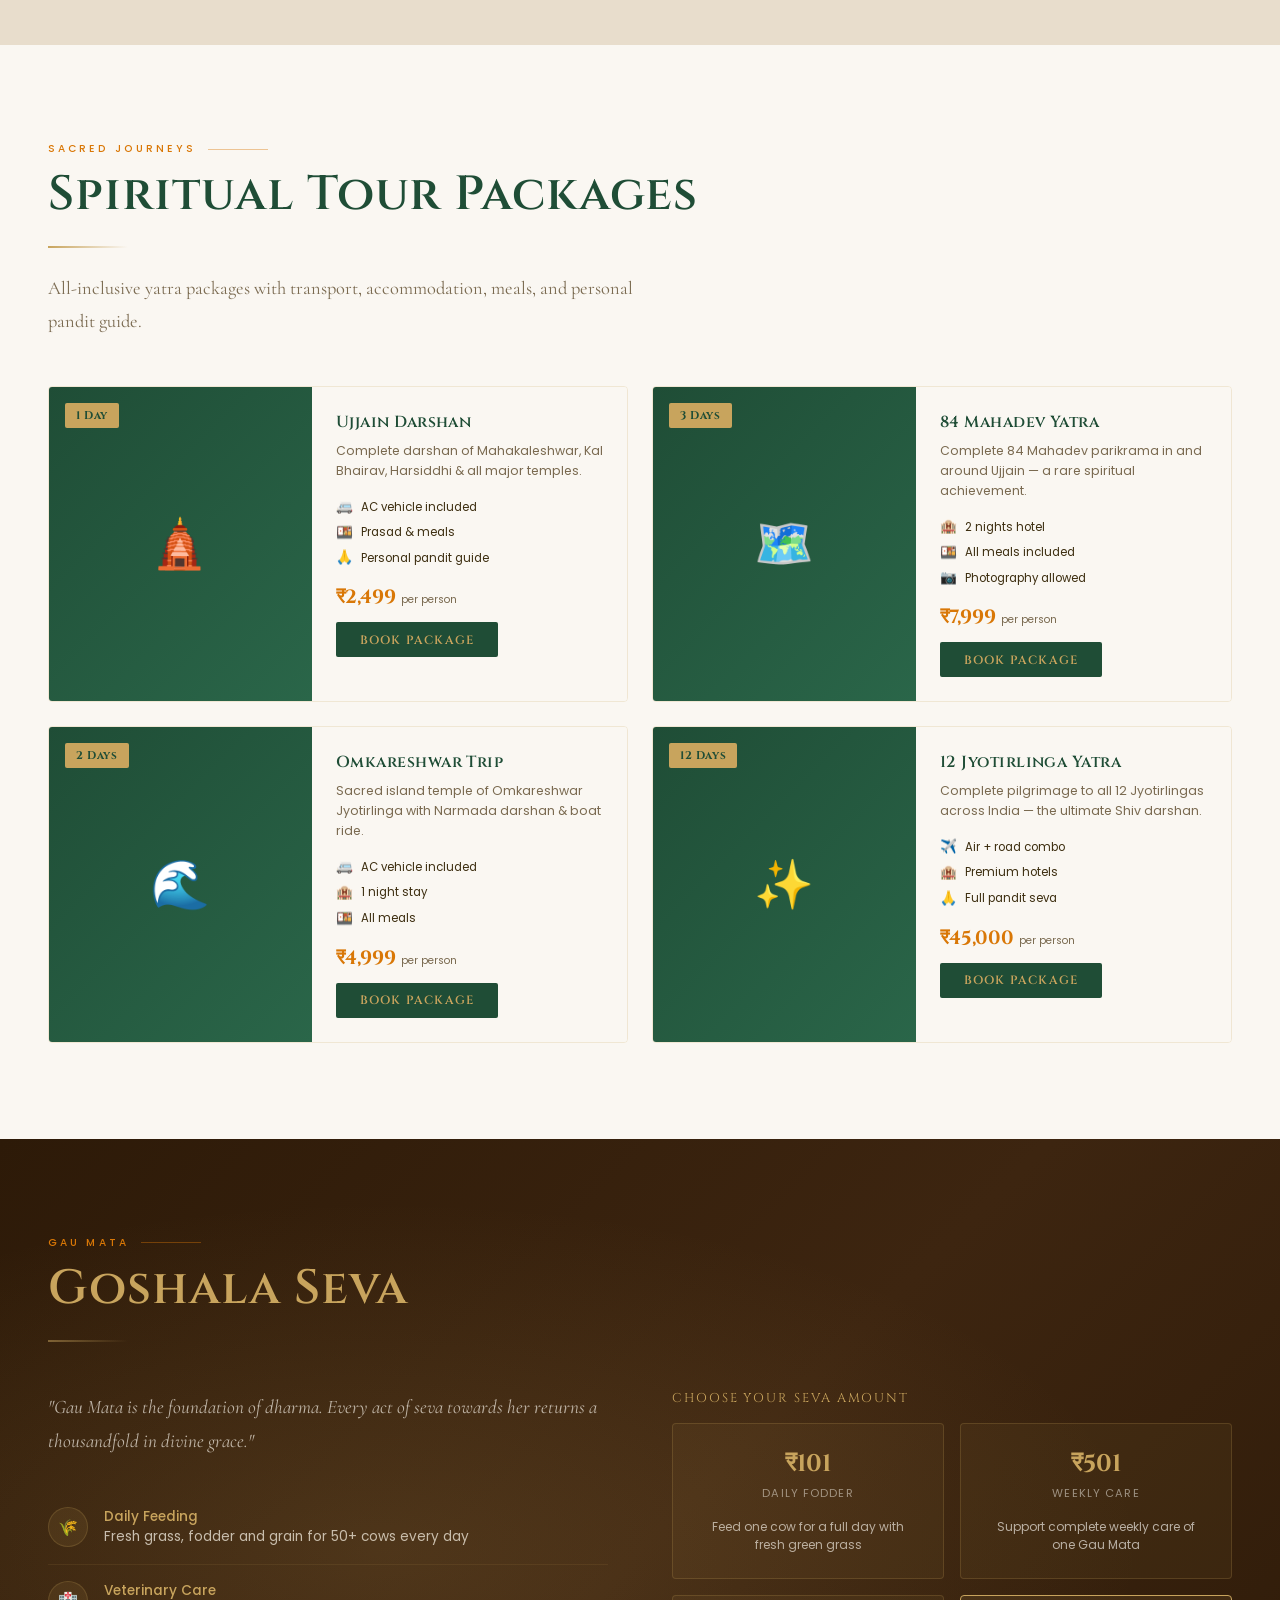
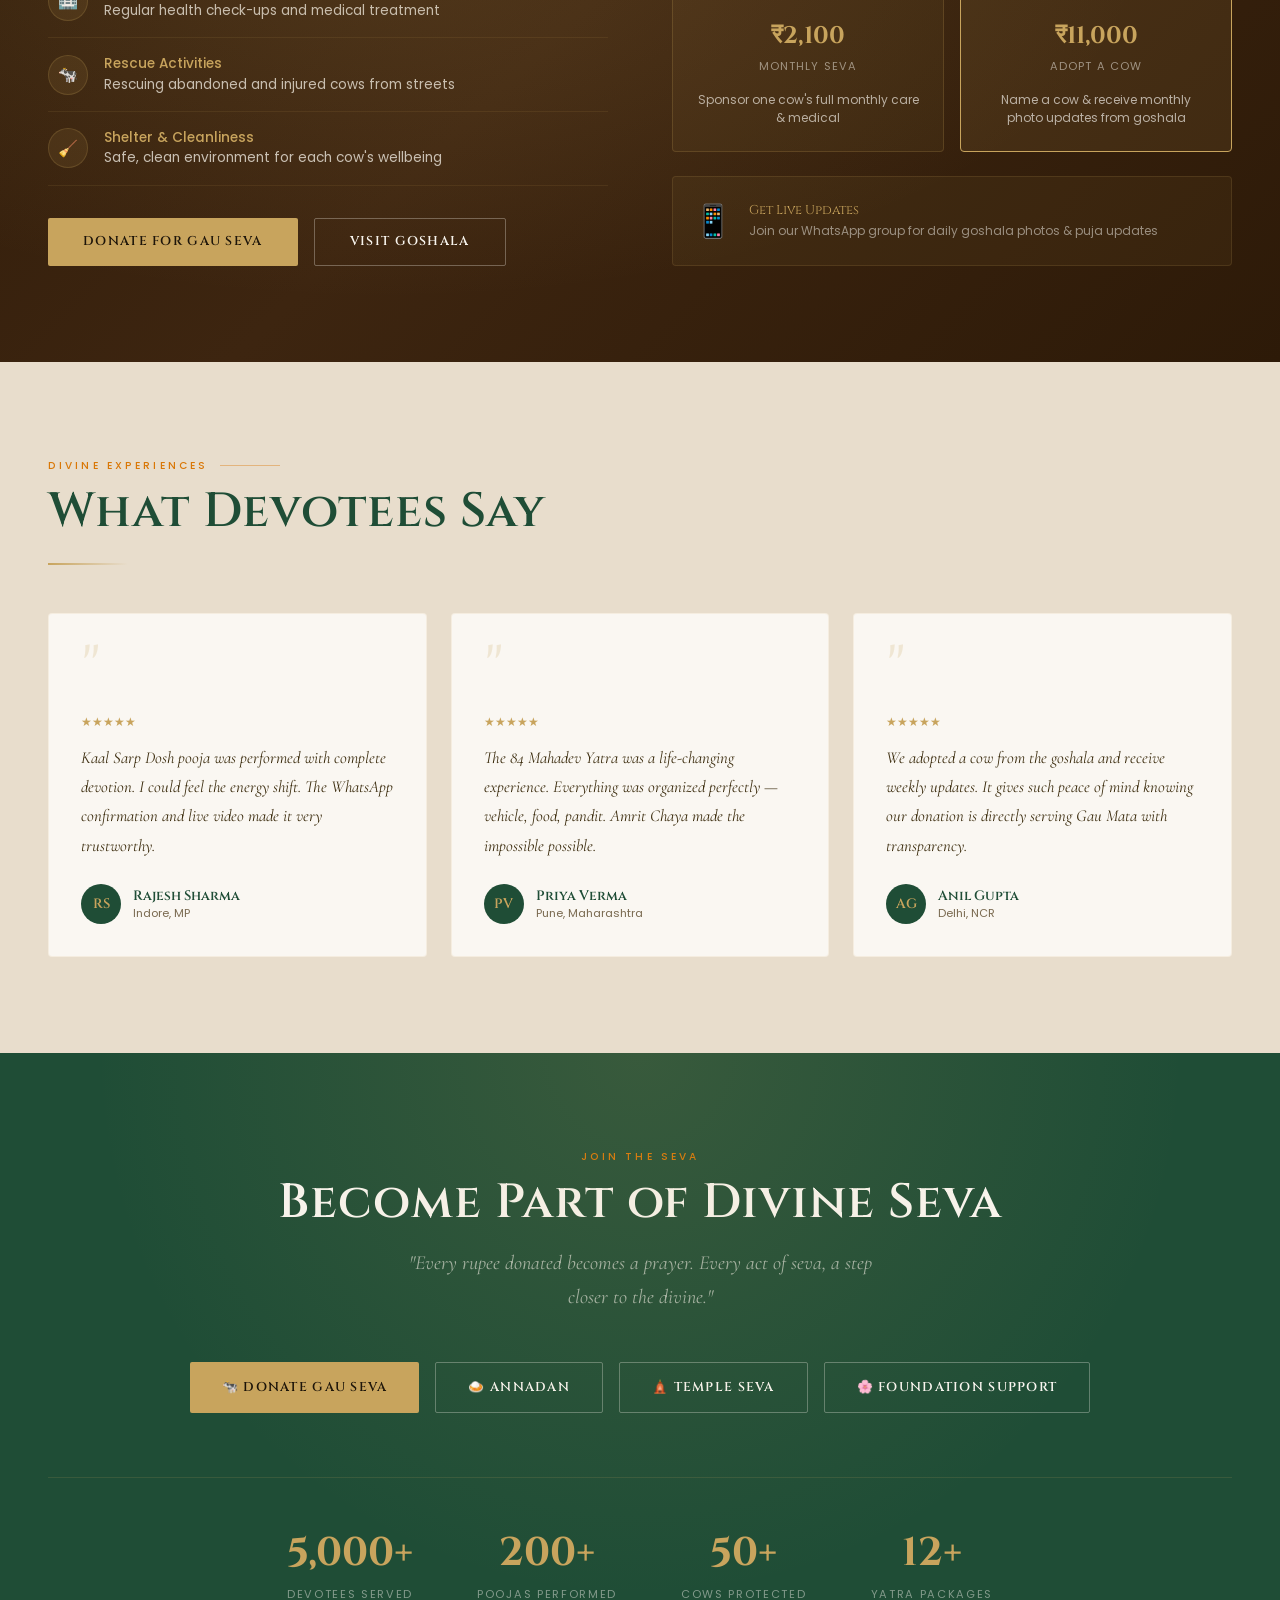
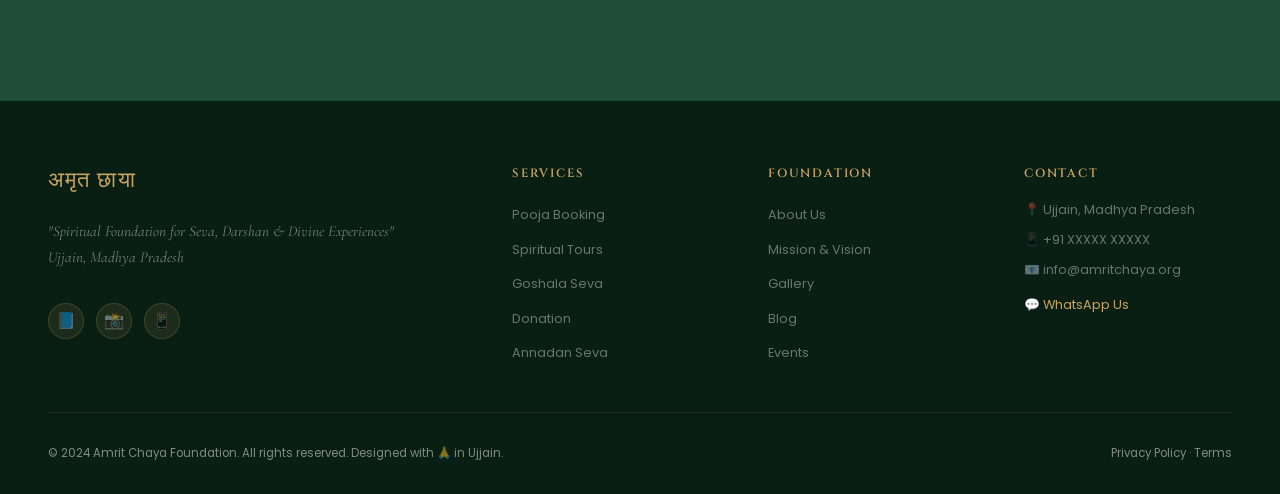
==== commit 1c7c65a0: "feat: implement foundational design system and landing page structure" ====
--- a/index.html
+++ b/index.html
@@ -1,250 +1,1415 @@
 <!DOCTYPE html>
-<html lang="en">
+<html lang="hi">
 <head>
-    <meta charset="UTF-8">
-    <meta name="viewport" content="width=device-width, initial-scale=1.0">
-    <title>Amrit Chaya — Your Sacred Companion in the City of Mahakal</title>
-    <meta name="description" content="Discover the spiritual heart of Ujjain. Amrit Chaya offers premium pooja bookings, heritage temple visits, and luxury heritage hotels.">
-    <link rel="stylesheet" href="style.css">
+<meta charset="UTF-8">
+<meta name="viewport" content="width=device-width, initial-scale=1.0">
+<link href="https://fonts.googleapis.com/css2?family=Cinzel:wght@400;600;700&family=Cormorant+Garamond:ital,wght@0,300;0,400;0,600;1,300;1,400&family=Poppins:wght@300;400;500;600&display=swap" rel="stylesheet">
+<style>
+  *, *::before, *::after { box-sizing: border-box; margin: 0; padding: 0; }
+  
+  :root {
+    --forest: #1F4D36;
+    --forest-light: #2a6649;
+    --gold: #C8A45D;
+    --gold-light: #e2c07a;
+    --saffron: #D97706;
+    --ivory: #FAF7F2;
+    --beige: #E8DDCC;
+    --beige-dark: #d4c4aa;
+    --text-dark: #1a1208;
+    --text-mid: #3d2e10;
+    --text-muted: #7a6a50;
+  }
+
+  html { scroll-behavior: smooth; }
+
+  body {
+    font-family: 'Poppins', sans-serif;
+    background: var(--ivory);
+    color: var(--text-dark);
+    overflow-x: hidden;
+  }
+
+  /* NAV */
+  nav {
+    position: fixed;
+    top: 0; left: 0; right: 0;
+    z-index: 100;
+    display: flex;
+    align-items: center;
+    justify-content: space-between;
+    padding: 1rem 3rem;
+    background: rgba(31,77,54,0.92);
+    backdrop-filter: blur(12px);
+    border-bottom: 1px solid rgba(200,164,93,0.3);
+  }
+  .nav-logo {
+    display: flex; align-items: center; gap: 0.75rem;
+  }
+  .nav-logo-icon {
+    width: 40px; height: 40px;
+  }
+  .nav-logo-text {
+    font-family: 'Cinzel', serif;
+    font-size: 1.2rem;
+    font-weight: 600;
+    color: var(--gold);
+    letter-spacing: 0.05em;
+    line-height: 1.1;
+  }
+  .nav-logo-sub {
+    font-family: 'Poppins', sans-serif;
+    font-size: 0.55rem;
+    font-weight: 300;
+    color: rgba(200,164,93,0.7);
+    letter-spacing: 0.2em;
+    text-transform: uppercase;
+    display: block;
+  }
+  .nav-links {
+    display: flex; gap: 2rem; list-style: none;
+  }
+  .nav-links a {
+    font-family: 'Poppins', sans-serif;
+    font-size: 0.8rem;
+    font-weight: 400;
+    color: rgba(250,247,242,0.85);
+    text-decoration: none;
+    letter-spacing: 0.05em;
+    transition: color 0.2s;
+  }
+  .nav-links a:hover { color: var(--gold); }
+  .nav-cta {
+    background: var(--gold);
+    color: var(--forest);
+    border: none;
+    padding: 0.5rem 1.25rem;
+    border-radius: 2px;
+    font-family: 'Cinzel', serif;
+    font-size: 0.75rem;
+    font-weight: 600;
+    letter-spacing: 0.08em;
+    cursor: pointer;
+    transition: background 0.2s;
+  }
+  .nav-cta:hover { background: var(--gold-light); }
+
+  /* HERO */
+  .hero {
+    min-height: 100vh;
+    position: relative;
+    display: flex;
+    align-items: center;
+    justify-content: center;
+    overflow: hidden;
+    background: var(--forest);
+  }
+  .hero-bg {
+    position: absolute; inset: 0;
+    background:
+      radial-gradient(ellipse at 20% 50%, rgba(200,164,93,0.12) 0%, transparent 60%),
+      radial-gradient(ellipse at 80% 20%, rgba(217,119,6,0.08) 0%, transparent 50%),
+      linear-gradient(160deg, #0d2a1c 0%, #1F4D36 45%, #162d22 100%);
+  }
+  .hero-pattern {
+    position: absolute; inset: 0;
+    opacity: 0.04;
+    background-image:
+      repeating-linear-gradient(0deg, transparent, transparent 39px, rgba(200,164,93,1) 39px, rgba(200,164,93,1) 40px),
+      repeating-linear-gradient(90deg, transparent, transparent 39px, rgba(200,164,93,1) 39px, rgba(200,164,93,1) 40px);
+  }
+  .hero-mandala {
+    position: absolute;
+    right: -120px; top: 50%;
+    transform: translateY(-50%);
+    width: 700px; height: 700px;
+    opacity: 0.06;
+  }
+  .hero-content {
+    position: relative;
+    z-index: 2;
+    text-align: center;
+    padding: 0 2rem;
+    max-width: 900px;
+    animation: fadeUp 1.2s ease both;
+  }
+  @keyframes fadeUp {
+    from { opacity: 0; transform: translateY(40px); }
+    to { opacity: 1; transform: translateY(0); }
+  }
+  .hero-eyebrow {
+    font-family: 'Poppins', sans-serif;
+    font-size: 0.7rem;
+    font-weight: 400;
+    letter-spacing: 0.35em;
+    text-transform: uppercase;
+    color: var(--gold);
+    margin-bottom: 1.5rem;
+    display: flex; align-items: center; justify-content: center; gap: 1rem;
+  }
+  .hero-eyebrow::before, .hero-eyebrow::after {
+    content: '';
+    width: 40px; height: 1px;
+    background: var(--gold);
+    opacity: 0.5;
+  }
+  .hero-title {
+    font-family: 'Cinzel', serif;
+    font-size: clamp(2.5rem, 6vw, 5rem);
+    font-weight: 700;
+    color: var(--ivory);
+    line-height: 1.05;
+    letter-spacing: 0.03em;
+    margin-bottom: 0.5rem;
+  }
+  .hero-title-gold { color: var(--gold); }
+  .hero-subtitle {
+    font-family: 'Cormorant Garamond', serif;
+    font-size: clamp(1.1rem, 2.5vw, 1.6rem);
+    font-weight: 300;
+    font-style: italic;
+    color: rgba(250,247,242,0.65);
+    margin-bottom: 2.5rem;
+    letter-spacing: 0.02em;
+  }
+  .hero-tagline {
+    font-family: 'Cormorant Garamond', serif;
+    font-size: clamp(1rem, 2vw, 1.3rem);
+    font-weight: 400;
+    color: rgba(200,164,93,0.8);
+    margin-bottom: 3rem;
+    letter-spacing: 0.05em;
+  }
+  .hero-btns {
+    display: flex;
+    gap: 1rem;
+    justify-content: center;
+    flex-wrap: wrap;
+  }
+  .btn-primary {
+    background: var(--gold);
+    color: var(--text-dark);
+    padding: 0.9rem 2.2rem;
+    border: none;
+    font-family: 'Cinzel', serif;
+    font-size: 0.8rem;
+    font-weight: 600;
+    letter-spacing: 0.1em;
+    cursor: pointer;
+    text-transform: uppercase;
+    transition: all 0.25s;
+    border-radius: 2px;
+  }
+  .btn-primary:hover { background: var(--gold-light); transform: translateY(-2px); }
+  .btn-outline {
+    background: transparent;
+    color: var(--ivory);
+    padding: 0.9rem 2.2rem;
+    border: 1px solid rgba(250,247,242,0.3);
+    font-family: 'Cinzel', serif;
+    font-size: 0.8rem;
+    font-weight: 600;
+    letter-spacing: 0.1em;
+    cursor: pointer;
+    text-transform: uppercase;
+    transition: all 0.25s;
+    border-radius: 2px;
+  }
+  .btn-outline:hover { border-color: var(--gold); color: var(--gold); transform: translateY(-2px); }
+  .hero-scroll {
+    position: absolute;
+    bottom: 2.5rem; left: 50%;
+    transform: translateX(-50%);
+    display: flex; flex-direction: column; align-items: center; gap: 0.5rem;
+    color: rgba(200,164,93,0.5);
+    font-size: 0.65rem;
+    letter-spacing: 0.2em;
+    text-transform: uppercase;
+    animation: scrollBounce 2s ease-in-out infinite;
+  }
+  @keyframes scrollBounce {
+    0%,100% { transform: translateX(-50%) translateY(0); }
+    50% { transform: translateX(-50%) translateY(6px); }
+  }
+  .scroll-line {
+    width: 1px; height: 40px;
+    background: linear-gradient(to bottom, rgba(200,164,93,0.5), transparent);
+  }
+
+  /* SECTION COMMON */
+  section { padding: 6rem 3rem; }
+  .section-inner { max-width: 1200px; margin: 0 auto; }
+  .section-label {
+    font-size: 0.65rem;
+    font-weight: 500;
+    letter-spacing: 0.3em;
+    text-transform: uppercase;
+    color: var(--saffron);
+    margin-bottom: 0.75rem;
+    display: flex; align-items: center; gap: 0.75rem;
+  }
+  .section-label::after {
+    content: '';
+    flex: 1; max-width: 60px; height: 1px;
+    background: var(--saffron); opacity: 0.4;
+  }
+  .section-title {
+    font-family: 'Cinzel', serif;
+    font-size: clamp(1.8rem, 4vw, 3rem);
+    font-weight: 600;
+    color: var(--forest);
+    letter-spacing: 0.02em;
+    line-height: 1.1;
+    margin-bottom: 1rem;
+  }
+  .section-desc {
+    font-family: 'Cormorant Garamond', serif;
+    font-size: 1.15rem;
+    font-weight: 400;
+    color: var(--text-muted);
+    line-height: 1.8;
+    max-width: 600px;
+  }
+  .gold-divider {
+    width: 80px; height: 2px;
+    background: linear-gradient(to right, var(--gold), transparent);
+    margin: 1.5rem 0;
+  }
+
+  /* ABOUT */
+  .about-section {
+    background: var(--ivory);
+  }
+  .about-grid {
+    display: grid;
+    grid-template-columns: 1fr 1fr;
+    gap: 5rem;
+    align-items: center;
+  }
+  .about-visual {
+    position: relative;
+  }
+  .about-img-frame {
+    width: 100%;
+    aspect-ratio: 4/5;
+    background: linear-gradient(135deg, var(--forest) 0%, var(--forest-light) 100%);
+    border-radius: 4px;
+    position: relative;
+    overflow: hidden;
+    display: flex; align-items: center; justify-content: center;
+  }
+  .about-img-overlay {
+    position: absolute; inset: 0;
+    background: url("data:image/svg+xml,%3Csvg width='60' height='60' xmlns='http://www.w3.org/2000/svg'%3E%3Cpath d='M30 5 L35 20 L50 20 L38 30 L43 45 L30 35 L17 45 L22 30 L10 20 L25 20 Z' fill='none' stroke='rgba(200,164,93,0.15)' stroke-width='1'/%3E%3C/svg%3E") repeat;
+  }
+  .about-img-tree {
+    z-index: 1; opacity: 0.9;
+  }
+  .about-badge {
+    position: absolute;
+    bottom: -1.5rem; right: -1.5rem;
+    width: 140px; height: 140px;
+    background: var(--gold);
+    border-radius: 50%;
+    display: flex; flex-direction: column;
+    align-items: center; justify-content: center;
+    text-align: center;
+    box-shadow: 0 0 0 8px var(--ivory), 0 0 0 10px var(--gold);
+  }
+  .about-badge-num {
+    font-family: 'Cinzel', serif;
+    font-size: 2rem;
+    font-weight: 700;
+    color: var(--forest);
+    line-height: 1;
+  }
+  .about-badge-text {
+    font-size: 0.55rem;
+    font-weight: 500;
+    color: var(--forest);
+    letter-spacing: 0.1em;
+    text-transform: uppercase;
+  }
+  .about-pillars {
+    display: grid; grid-template-columns: 1fr 1fr;
+    gap: 1rem; margin-top: 2rem;
+  }
+  .pillar {
+    padding: 1.25rem;
+    border: 1px solid rgba(200,164,93,0.2);
+    border-radius: 4px;
+    background: rgba(200,164,93,0.04);
+    transition: all 0.3s;
+  }
+  .pillar:hover {
+    border-color: var(--gold);
+    background: rgba(200,164,93,0.08);
+  }
+  .pillar-icon {
+    font-size: 1.5rem; margin-bottom: 0.5rem;
+  }
+  .pillar-title {
+    font-family: 'Cinzel', serif;
+    font-size: 0.8rem;
+    font-weight: 600;
+    color: var(--forest);
+    letter-spacing: 0.05em;
+    margin-bottom: 0.25rem;
+  }
+  .pillar-text {
+    font-size: 0.75rem;
+    color: var(--text-muted);
+    line-height: 1.5;
+  }
+
+  /* SERVICES */
+  .services-section {
+    background: var(--forest);
+    position: relative;
+    overflow: hidden;
+  }
+  .services-section::before {
+    content: '';
+    position: absolute; inset: 0;
+    background: repeating-linear-gradient(
+      45deg, transparent, transparent 30px,
+      rgba(200,164,93,0.02) 30px, rgba(200,164,93,0.02) 31px
+    );
+  }
+  .services-section .section-title { color: var(--ivory); }
+  .services-section .section-desc { color: rgba(250,247,242,0.6); }
+  .services-grid {
+    display: grid;
+    grid-template-columns: repeat(4, 1fr);
+    gap: 1.5rem;
+    margin-top: 3rem;
+  }
+  .service-card {
+    background: rgba(250,247,242,0.04);
+    border: 1px solid rgba(200,164,93,0.2);
+    border-radius: 4px;
+    padding: 2rem 1.5rem;
+    text-align: center;
+    transition: all 0.35s;
+    cursor: pointer;
+    position: relative;
+    overflow: hidden;
+  }
+  .service-card::after {
+    content: '';
+    position: absolute; inset: 0;
+    background: rgba(200,164,93,0);
+    transition: all 0.35s;
+  }
+  .service-card:hover {
+    border-color: var(--gold);
+    transform: translateY(-6px);
+    background: rgba(200,164,93,0.06);
+  }
+  .service-icon {
+    width: 64px; height: 64px;
+    margin: 0 auto 1.25rem;
+    background: rgba(200,164,93,0.12);
+    border-radius: 50%;
+    display: flex; align-items: center; justify-content: center;
+    font-size: 1.75rem;
+    border: 1px solid rgba(200,164,93,0.2);
+    transition: all 0.35s;
+  }
+  .service-card:hover .service-icon {
+    background: rgba(200,164,93,0.2);
+    border-color: var(--gold);
+  }
+  .service-name {
+    font-family: 'Cinzel', serif;
+    font-size: 1rem;
+    font-weight: 600;
+    color: var(--gold);
+    letter-spacing: 0.05em;
+    margin-bottom: 0.75rem;
+  }
+  .service-desc {
+    font-size: 0.8rem;
+    color: rgba(250,247,242,0.55);
+    line-height: 1.7;
+    margin-bottom: 1.25rem;
+  }
+  .service-link {
+    font-size: 0.7rem;
+    font-weight: 500;
+    color: var(--gold);
+    letter-spacing: 0.1em;
+    text-transform: uppercase;
+    text-decoration: none;
+    display: flex; align-items: center; justify-content: center; gap: 0.4rem;
+    opacity: 0;
+    transform: translateY(4px);
+    transition: all 0.35s;
+  }
+  .service-card:hover .service-link { opacity: 1; transform: translateY(0); }
+
+  /* POOJAS */
+  .poojas-section { background: var(--beige); }
+  .poojas-grid {
+    display: grid;
+    grid-template-columns: repeat(4, 1fr);
+    gap: 1.25rem;
+    margin-top: 3rem;
+  }
+  .pooja-card {
+    background: var(--ivory);
+    border-radius: 4px;
+    overflow: hidden;
+    border: 1px solid rgba(200,164,93,0.15);
+    transition: all 0.3s;
+  }
+  .pooja-card:hover { transform: translateY(-4px); box-shadow: 0 20px 40px rgba(31,77,54,0.12); }
+  .pooja-card-header {
+    background: var(--forest);
+    padding: 1.5rem;
+    text-align: center;
+    position: relative;
+  }
+  .pooja-name {
+    font-family: 'Cinzel', serif;
+    font-size: 0.95rem;
+    font-weight: 600;
+    color: var(--gold);
+    letter-spacing: 0.05em;
+    margin-bottom: 0.25rem;
+  }
+  .pooja-duration {
+    font-size: 0.7rem;
+    color: rgba(250,247,242,0.5);
+    letter-spacing: 0.1em;
+  }
+  .pooja-card-body { padding: 1.5rem; }
+  .pooja-price {
+    font-family: 'Cinzel', serif;
+    font-size: 1.5rem;
+    font-weight: 700;
+    color: var(--forest);
+    margin-bottom: 0.75rem;
+  }
+  .pooja-price span {
+    font-size: 0.8rem;
+    font-weight: 400;
+    color: var(--text-muted);
+  }
+  .pooja-benefit {
+    font-size: 0.75rem;
+    color: var(--text-muted);
+    line-height: 1.6;
+    margin-bottom: 1rem;
+  }
+  .pooja-tags {
+    display: flex; gap: 0.4rem; flex-wrap: wrap; margin-bottom: 1.25rem;
+  }
+  .pooja-tag {
+    font-size: 0.6rem;
+    font-weight: 500;
+    letter-spacing: 0.08em;
+    text-transform: uppercase;
+    padding: 0.2rem 0.6rem;
+    border-radius: 2px;
+    background: rgba(31,77,54,0.08);
+    color: var(--forest);
+  }
+  .btn-book {
+    width: 100%;
+    padding: 0.7rem;
+    background: var(--forest);
+    color: var(--gold);
+    border: none;
+    font-family: 'Cinzel', serif;
+    font-size: 0.75rem;
+    font-weight: 600;
+    letter-spacing: 0.1em;
+    text-transform: uppercase;
+    cursor: pointer;
+    border-radius: 2px;
+    transition: all 0.25s;
+  }
+  .btn-book:hover { background: var(--forest-light); }
+
+  /* TOURS */
+  .tours-section { background: var(--ivory); }
+  .tours-grid {
+    display: grid;
+    grid-template-columns: repeat(2, 1fr);
+    gap: 1.5rem;
+    margin-top: 3rem;
+  }
+  .tour-card {
+    display: grid;
+    grid-template-columns: 1fr 1.2fr;
+    border: 1px solid rgba(200,164,93,0.2);
+    border-radius: 4px;
+    overflow: hidden;
+    transition: all 0.3s;
+  }
+  .tour-card:hover { transform: translateY(-3px); box-shadow: 0 16px 40px rgba(31,77,54,0.1); border-color: var(--gold); }
+  .tour-img {
+    background: linear-gradient(135deg, var(--forest) 0%, #2a6649 100%);
+    display: flex; align-items: center; justify-content: center;
+    font-size: 3rem;
+    min-height: 180px;
+    position: relative;
+  }
+  .tour-days-badge {
+    position: absolute; top: 1rem; left: 1rem;
+    background: var(--gold);
+    color: var(--forest);
+    font-family: 'Cinzel', serif;
+    font-size: 0.7rem;
+    font-weight: 700;
+    padding: 0.3rem 0.7rem;
+    border-radius: 2px;
+    letter-spacing: 0.05em;
+  }
+  .tour-info { padding: 1.5rem; background: var(--ivory); }
+  .tour-name {
+    font-family: 'Cinzel', serif;
+    font-size: 1rem;
+    font-weight: 600;
+    color: var(--forest);
+    margin-bottom: 0.5rem;
+    letter-spacing: 0.03em;
+  }
+  .tour-desc {
+    font-size: 0.78rem;
+    color: var(--text-muted);
+    line-height: 1.6;
+    margin-bottom: 1rem;
+  }
+  .tour-meta {
+    display: flex; flex-direction: column; gap: 0.35rem;
+    margin-bottom: 1rem;
+  }
+  .tour-meta-item {
+    display: flex; align-items: center; gap: 0.5rem;
+    font-size: 0.72rem;
+    color: var(--text-mid);
+  }
+  .tour-meta-icon { font-size: 0.85rem; }
+  .tour-price {
+    font-family: 'Cinzel', serif;
+    font-size: 1.2rem;
+    font-weight: 700;
+    color: var(--saffron);
+    margin-bottom: 0.75rem;
+  }
+  .tour-price small {
+    font-size: 0.65rem;
+    font-weight: 400;
+    color: var(--text-muted);
+    font-family: 'Poppins', sans-serif;
+  }
+
+  /* GOSHALA */
+  .goshala-section {
+    background: linear-gradient(135deg, #2d1a08 0%, #3d2510 50%, #2d1a08 100%);
+    position: relative; overflow: hidden;
+  }
+  .goshala-section::before {
+    content: '';
+    position: absolute; inset: 0;
+    background: radial-gradient(ellipse at 30% 50%, rgba(200,164,93,0.15) 0%, transparent 60%);
+  }
+  .goshala-section .section-title { color: var(--gold); }
+  .goshala-section .section-desc { color: rgba(250,247,242,0.6); }
+  .goshala-content {
+    display: grid;
+    grid-template-columns: 1fr 1fr;
+    gap: 4rem;
+    align-items: center;
+    margin-top: 3rem;
+  }
+  .goshala-seva-list { list-style: none; margin-bottom: 2rem; }
+  .goshala-seva-item {
+    display: flex; align-items: center; gap: 1rem;
+    padding: 1rem 0;
+    border-bottom: 1px solid rgba(200,164,93,0.1);
+  }
+  .seva-icon {
+    width: 40px; height: 40px;
+    background: rgba(200,164,93,0.1);
+    border: 1px solid rgba(200,164,93,0.2);
+    border-radius: 50%;
+    display: flex; align-items: center; justify-content: center;
+    font-size: 1rem; flex-shrink: 0;
+  }
+  .seva-text { font-size: 0.85rem; color: rgba(250,247,242,0.75); line-height: 1.5; }
+  .seva-text strong { color: var(--gold); font-weight: 500; display: block; }
+  .goshala-donate-cards {
+    display: grid; grid-template-columns: 1fr 1fr; gap: 1rem;
+  }
+  .donate-card {
+    background: rgba(200,164,93,0.06);
+    border: 1px solid rgba(200,164,93,0.2);
+    border-radius: 4px;
+    padding: 1.5rem;
+    text-align: center;
+    cursor: pointer;
+    transition: all 0.3s;
+  }
+  .donate-card:hover { border-color: var(--gold); background: rgba(200,164,93,0.12); }
+  .donate-amount {
+    font-family: 'Cinzel', serif;
+    font-size: 1.5rem;
+    font-weight: 700;
+    color: var(--gold);
+    margin-bottom: 0.35rem;
+  }
+  .donate-label {
+    font-size: 0.7rem;
+    color: rgba(250,247,242,0.5);
+    letter-spacing: 0.1em;
+    text-transform: uppercase;
+    margin-bottom: 1rem;
+  }
+  .donate-impact {
+    font-size: 0.75rem;
+    color: rgba(250,247,242,0.65);
+    line-height: 1.5;
+  }
+
+  /* TESTIMONIALS */
+  .testimonials-section { background: var(--beige); }
+  .testimonials-grid {
+    display: grid;
+    grid-template-columns: repeat(3, 1fr);
+    gap: 1.5rem;
+    margin-top: 3rem;
+  }
+  .testimonial-card {
+    background: var(--ivory);
+    border-radius: 4px;
+    padding: 2rem;
+    border: 1px solid rgba(200,164,93,0.12);
+    position: relative;
+    transition: all 0.3s;
+  }
+  .testimonial-card:hover { border-color: rgba(200,164,93,0.4); }
+  .testimonial-quote-mark {
+    font-family: 'Cinzel', serif;
+    font-size: 4rem;
+    color: var(--gold);
+    opacity: 0.2;
+    line-height: 0.8;
+    margin-bottom: 1rem;
+  }
+  .testimonial-text {
+    font-family: 'Cormorant Garamond', serif;
+    font-size: 1.05rem;
+    font-style: italic;
+    color: var(--text-mid);
+    line-height: 1.75;
+    margin-bottom: 1.5rem;
+  }
+  .testimonial-author {
+    display: flex; align-items: center; gap: 0.75rem;
+  }
+  .author-avatar {
+    width: 40px; height: 40px;
+    border-radius: 50%;
+    background: var(--forest);
+    display: flex; align-items: center; justify-content: center;
+    font-family: 'Cinzel', serif;
+    font-size: 0.85rem;
+    font-weight: 600;
+    color: var(--gold);
+    flex-shrink: 0;
+  }
+  .author-name {
+    font-family: 'Cinzel', serif;
+    font-size: 0.85rem;
+    font-weight: 600;
+    color: var(--forest);
+  }
+  .author-city { font-size: 0.7rem; color: var(--text-muted); }
+  .testimonial-stars { color: var(--gold); font-size: 0.75rem; margin-bottom: 0.75rem; }
+
+  /* DONATION CTA */
+  .donation-section {
+    background: var(--forest);
+    text-align: center;
+    position: relative;
+    overflow: hidden;
+  }
+  .donation-section::before {
+    content: '';
+    position: absolute; inset: 0;
+    background:
+      radial-gradient(circle at 50% 0%, rgba(200,164,93,0.15) 0%, transparent 60%);
+  }
+  .donation-section .section-title { color: var(--ivory); text-align: center; }
+  .donation-section .section-label { justify-content: center; }
+  .donation-section .section-label::after { display: none; }
+  .donation-desc {
+    font-family: 'Cormorant Garamond', serif;
+    font-size: 1.25rem;
+    font-style: italic;
+    color: rgba(250,247,242,0.6);
+    margin: 1rem auto 3rem;
+    max-width: 500px;
+    line-height: 1.7;
+  }
+  .donation-btns {
+    display: flex;
+    justify-content: center;
+    gap: 1rem;
+    flex-wrap: wrap;
+  }
+  .btn-donate {
+    padding: 1rem 2rem;
+    border-radius: 2px;
+    font-family: 'Cinzel', serif;
+    font-size: 0.8rem;
+    font-weight: 600;
+    letter-spacing: 0.1em;
+    text-transform: uppercase;
+    cursor: pointer;
+    transition: all 0.25s;
+  }
+  .btn-donate-primary {
+    background: var(--gold);
+    color: var(--text-dark);
+    border: none;
+  }
+  .btn-donate-primary:hover { background: var(--gold-light); transform: translateY(-2px); }
+  .btn-donate-outline {
+    background: transparent;
+    color: var(--ivory);
+    border: 1px solid rgba(250,247,242,0.3);
+  }
+  .btn-donate-outline:hover { border-color: var(--gold); color: var(--gold); }
+  .donation-stats {
+    display: flex;
+    justify-content: center;
+    gap: 4rem;
+    margin-top: 4rem;
+    padding-top: 3rem;
+    border-top: 1px solid rgba(200,164,93,0.15);
+  }
+  .stat { text-align: center; }
+  .stat-num {
+    font-family: 'Cinzel', serif;
+    font-size: 2.5rem;
+    font-weight: 700;
+    color: var(--gold);
+    display: block;
+  }
+  .stat-label {
+    font-size: 0.7rem;
+    color: rgba(250,247,242,0.45);
+    letter-spacing: 0.15em;
+    text-transform: uppercase;
+    margin-top: 0.25rem;
+  }
+
+  /* FOOTER */
+  footer {
+    background: #0a1f14;
+    padding: 4rem 3rem 2rem;
+    color: rgba(250,247,242,0.5);
+  }
+  .footer-inner { max-width: 1200px; margin: 0 auto; }
+  .footer-top {
+    display: grid;
+    grid-template-columns: 2fr 1fr 1fr 1fr;
+    gap: 3rem;
+    margin-bottom: 3rem;
+  }
+  .footer-brand {
+    display: flex; flex-direction: column; gap: 1rem;
+  }
+  .footer-tagline {
+    font-family: 'Cormorant Garamond', serif;
+    font-size: 0.95rem;
+    font-style: italic;
+    color: rgba(250,247,242,0.45);
+    line-height: 1.7;
+  }
+  .footer-heading {
+    font-family: 'Cinzel', serif;
+    font-size: 0.75rem;
+    font-weight: 600;
+    color: var(--gold);
+    letter-spacing: 0.15em;
+    text-transform: uppercase;
+    margin-bottom: 1.25rem;
+  }
+  .footer-links { list-style: none; display: flex; flex-direction: column; gap: 0.6rem; }
+  .footer-links a {
+    font-size: 0.8rem;
+    color: rgba(250,247,242,0.4);
+    text-decoration: none;
+    transition: color 0.2s;
+  }
+  .footer-links a:hover { color: var(--gold); }
+  .footer-bottom {
+    border-top: 1px solid rgba(200,164,93,0.1);
+    padding-top: 2rem;
+    display: flex;
+    justify-content: space-between;
+    align-items: center;
+  }
+  .footer-copy { font-size: 0.72rem; }
+  .whatsapp-fab {
+    position: fixed;
+    bottom: 2rem; right: 2rem;
+    z-index: 200;
+    width: 56px; height: 56px;
+    background: #25d366;
+    border-radius: 50%;
+    display: flex; align-items: center; justify-content: center;
+    font-size: 1.6rem;
+    box-shadow: 0 4px 20px rgba(37,211,102,0.4);
+    cursor: pointer;
+    transition: all 0.3s;
+    border: none;
+  }
+  .whatsapp-fab:hover { transform: scale(1.08); box-shadow: 0 6px 28px rgba(37,211,102,0.5); }
+
+  /* Responsive mobile tweaks */
+  @media (max-width: 900px) {
+    nav { padding: 1rem 1.5rem; }
+    .nav-links { display: none; }
+    section { padding: 4rem 1.5rem; }
+    .about-grid, .goshala-content { grid-template-columns: 1fr; gap: 2.5rem; }
+    .services-grid { grid-template-columns: repeat(2,1fr); }
+    .poojas-grid { grid-template-columns: repeat(2,1fr); }
+    .tours-grid { grid-template-columns: 1fr; }
+    .testimonials-grid { grid-template-columns: 1fr; }
+    .footer-top { grid-template-columns: 1fr 1fr; gap: 2rem; }
+    .donation-stats { gap: 2rem; }
+    .goshala-donate-cards { grid-template-columns: 1fr; }
+  }
+</style>
 </head>
 <body>
 
-    <!-- Elegant Loading Screen -->
-    <div id="loader">
-        <div class="loader-content">
-            <img src="img/logo.png" alt="Amrit Chaya" class="loader-logo">
-            <div class="loader-text">अमृत छाया</div>
-        </div>
+<!-- NAV -->
+<nav>
+  <div class="nav-logo">
+    <svg class="nav-logo-icon" viewBox="0 0 40 40" fill="none" xmlns="http://www.w3.org/2000/svg">
+      <path d="M20 38 C20 38 6 28 6 18 C6 11.4 12.4 6 20 6 C27.6 6 34 11.4 34 18 C34 28 20 38 20 38Z" fill="rgba(31,77,54,0.3)" stroke="#C8A45D" stroke-width="1"/>
+      <path d="M20 6 L20 36" stroke="#C8A45D" stroke-width="1" stroke-dasharray="2 2"/>
+      <path d="M20 14 C16 10 10 12 9 16 C14 15 18 17 20 21 C22 17 26 15 31 16 C30 12 24 10 20 14Z" fill="#C8A45D" opacity="0.8"/>
+      <path d="M20 22 C17 19 12 20 11 23 C15 22 18 24 20 27 C22 24 25 22 29 23 C28 20 23 19 20 22Z" fill="#C8A45D" opacity="0.6"/>
+      <circle cx="20" cy="36" r="2" fill="#C8A45D"/>
+    </svg>
+    <div>
+      <div class="nav-logo-text">अमृत छाया</div>
+      <span class="nav-logo-sub">Amrit Chaya Foundation</span>
     </div>
-
-    <!-- Professional Navigation -->
-    <header id="main-header">
-        <div class="container nav-wrapper">
-            <a href="#" class="nav-logo">
-                <img src="img/logo.png" alt="Amrit Chaya Logo">
-                <div class="logo-meta">
-                    <span class="hindi">अमृत छाया</span>
-                    <span class="latin">Amrit Chaya</span>
-                </div>
-            </a>
-            
-            <!-- Desktop Links -->
-            <nav class="nav-links">
-                <a href="#pooja">Pooja</a>
-                <a href="#temple">Temple</a>
-                <a href="#hotels">Hotels</a>
-                <a href="#product">Product</a>
-            </nav>
-
-            <div class="nav-actions">
-                <a href="#contact" class="cta-btn desktop-only" style="padding: 0.7rem 2rem; font-size: 0.65rem;">Contact Us</a>
-                
-                <!-- Mobile Toggle -->
-                <button class="mobile-toggle" aria-label="Toggle Menu">
-                    <span></span>
-                    <span></span>
-                    <span></span>
-                </button>
+  </div>
+  <ul class="nav-links">
+    <li><a href="#">Home</a></li>
+    <li><a href="#">Poojas</a></li>
+    <li><a href="#">Yatra</a></li>
+    <li><a href="#">Goshala</a></li>
+    <li><a href="#">Foundation</a></li>
+    <li><a href="#">Gallery</a></li>
+  </ul>
+  <button class="nav-cta">Book Pooja</button>
+</nav>
+
+<!-- HERO -->
+<section class="hero" style="padding:0;">
+  <div class="hero-bg"></div>
+  <div class="hero-pattern"></div>
+  <svg class="hero-mandala" viewBox="0 0 700 700" xmlns="http://www.w3.org/2000/svg">
+    <g transform="translate(350,350)">
+      <circle r="300" fill="none" stroke="#C8A45D" stroke-width="1"/>
+      <circle r="250" fill="none" stroke="#C8A45D" stroke-width="0.5"/>
+      <circle r="200" fill="none" stroke="#C8A45D" stroke-width="1"/>
+      <circle r="150" fill="none" stroke="#C8A45D" stroke-width="0.5"/>
+      <circle r="100" fill="none" stroke="#C8A45D" stroke-width="1"/>
+      <circle r="50" fill="none" stroke="#C8A45D" stroke-width="0.5"/>
+      <g id="petal">
+        <ellipse rx="20" ry="80" fill="none" stroke="#C8A45D" stroke-width="0.8" transform="translate(0,-120)"/>
+      </g>
+      <use href="#petal" transform="rotate(30)"/>
+      <use href="#petal" transform="rotate(60)"/>
+      <use href="#petal" transform="rotate(90)"/>
+      <use href="#petal" transform="rotate(120)"/>
+      <use href="#petal" transform="rotate(150)"/>
+      <use href="#petal" transform="rotate(180)"/>
+      <use href="#petal" transform="rotate(210)"/>
+      <use href="#petal" transform="rotate(240)"/>
+      <use href="#petal" transform="rotate(270)"/>
+      <use href="#petal" transform="rotate(300)"/>
+      <use href="#petal" transform="rotate(330)"/>
+    </g>
+  </svg>
+
+  <div class="hero-content">
+    <div class="hero-eyebrow">॥ Ujjain — City of Mahakal ॥</div>
+    <h1 class="hero-title">
+      <span class="hero-title-gold">अमृत</span> छाया<br>Foundation
+    </h1>
+    <p class="hero-subtitle">Experience Divine Ujjain — Sacred Poojas & Gau Seva</p>
+    <p class="hero-tagline">"Where Devotion Meets Divine Experience"</p>
+    <div class="hero-btns">
+      <button class="btn-primary">Book Pooja</button>
+      <button class="btn-outline">Explore Yatra</button>
+      <button class="btn-outline">Donate Now</button>
+    </div>
+  </div>
+
+  <div class="hero-scroll">
+    <div class="scroll-line"></div>
+    <span>Scroll</span>
+  </div>
+</section>
+
+<!-- ABOUT -->
+<section class="about-section">
+  <div class="section-inner">
+    <div class="about-grid">
+      <div class="about-visual">
+        <div class="about-img-frame">
+          <div class="about-img-overlay"></div>
+          <svg class="about-img-tree" width="180" height="260" viewBox="0 0 180 260" fill="none" xmlns="http://www.w3.org/2000/svg">
+            <path d="M90 240 L90 100" stroke="#C8A45D" stroke-width="3" stroke-linecap="round"/>
+            <path d="M90 100 L70 80 M90 100 L110 80" stroke="#C8A45D" stroke-width="2"/>
+            <path d="M90 130 L60 105 M90 130 L120 105" stroke="#C8A45D" stroke-width="2"/>
+            <path d="M90 160 L50 130 M90 160 L130 130" stroke="#C8A45D" stroke-width="2"/>
+            <ellipse cx="90" cy="70" rx="35" ry="40" fill="rgba(200,164,93,0.2)" stroke="#C8A45D" stroke-width="1.5"/>
+            <ellipse cx="60" cy="95" rx="30" ry="35" fill="rgba(200,164,93,0.15)" stroke="#C8A45D" stroke-width="1"/>
+            <ellipse cx="120" cy="95" rx="30" ry="35" fill="rgba(200,164,93,0.15)" stroke="#C8A45D" stroke-width="1"/>
+            <ellipse cx="45" cy="125" rx="28" ry="30" fill="rgba(200,164,93,0.1)" stroke="#C8A45D" stroke-width="1"/>
+            <ellipse cx="135" cy="125" rx="28" ry="30" fill="rgba(200,164,93,0.1)" stroke="#C8A45D" stroke-width="1"/>
+            <path d="M75 240 Q90 230 105 240 Q90 235 75 240Z" fill="#C8A45D" opacity="0.4"/>
+          </svg>
+        </div>
+        <div class="about-badge">
+          <div class="about-badge-num">5+</div>
+          <div class="about-badge-text">Years of<br>Divine Seva</div>
+        </div>
+      </div>
+
+      <div>
+        <div class="section-label">About the Foundation</div>
+        <h2 class="section-title">A Spiritual Shelter for Every Soul</h2>
+        <div class="gold-divider"></div>
+        <p class="section-desc">
+          Amrit Chaya Foundation was born in the sacred city of Ujjain — a spiritual shelter where devotion, seva, and divine experiences come together under one roof.
+        </p>
+        <p style="font-size: 0.85rem; color: var(--text-muted); line-height: 1.9; margin-top: 1rem;">
+          From authentic Vedic poojas at Mahakal to curated spiritual yatras and cow protection — we are a living ashram in the digital age, serving souls across Bharat.
+        </p>
+        <div class="about-pillars">
+          <div class="pillar">
+            <div class="pillar-icon">🕉️</div>
+            <div class="pillar-title">Pooja Seva</div>
+            <div class="pillar-text">Authentic Vedic rituals by trained pandits</div>
+          </div>
+          <div class="pillar">
+            <div class="pillar-icon">🚐</div>
+            <div class="pillar-title">Spiritual Yatra</div>
+            <div class="pillar-text">Guided pilgrimages across sacred sites</div>
+          </div>
+          <div class="pillar">
+            <div class="pillar-icon">🐄</div>
+            <div class="pillar-title">Gau Seva</div>
+            <div class="pillar-text">Protection and care of sacred cows</div>
+          </div>
+          <div class="pillar">
+            <div class="pillar-icon">🌿</div>
+            <div class="pillar-title">Annadan</div>
+            <div class="pillar-text">Free food and meals for the needy</div>
+          </div>
+        </div>
+      </div>
+    </div>
+  </div>
+</section>
+
+<!-- SERVICES -->
+<section class="services-section">
+  <div class="section-inner">
+    <div class="section-label">What We Offer</div>
+    <h2 class="section-title">Our Divine Services</h2>
+    <p class="section-desc">Everything you need for a complete spiritual experience — from rituals to journeys to seva.</p>
+    <div class="services-grid">
+      <div class="service-card">
+        <div class="service-icon">🪔</div>
+        <div class="service-name">Pooja Services</div>
+        <p class="service-desc">Online & offline Vedic poojas performed by qualified pandits at Mahakal temple</p>
+        <a href="#" class="service-link">Explore → </a>
+      </div>
+      <div class="service-card">
+        <div class="service-icon">🛕</div>
+        <div class="service-name">Spiritual Tours</div>
+        <p class="service-desc">Curated yatra packages to Ujjain, Omkareshwar, 84 Mahadev & all Jyotirlingas</p>
+        <a href="#" class="service-link">Explore → </a>
+      </div>
+      <div class="service-card">
+        <div class="service-icon">🐄</div>
+        <div class="service-name">Goshala Seva</div>
+        <p class="service-desc">Adopt, donate, and participate in the daily care of our sacred cows</p>
+        <a href="#" class="service-link">Explore → </a>
+      </div>
+      <div class="service-card">
+        <div class="service-icon">🌸</div>
+        <div class="service-name">Foundation</div>
+        <p class="service-desc">Annadan, charity, events and social work rooted in dharma and seva</p>
+        <a href="#" class="service-link">Explore → </a>
+      </div>
+    </div>
+  </div>
+</section>
+
+<!-- POOJAS -->
+<section class="poojas-section">
+  <div class="section-inner">
+    <div class="section-label">Sacred Rituals</div>
+    <h2 class="section-title">Featured Poojas</h2>
+    <div class="gold-divider"></div>
+    <p class="section-desc">Book online or visit in person. Every pooja comes with WhatsApp confirmation, prasad delivery, and video recording.</p>
+    <div class="poojas-grid">
+      <div class="pooja-card">
+        <div class="pooja-card-header">
+          <div class="pooja-name">Kaal Sarp Dosh</div>
+          <div class="pooja-duration">⏱ 2–3 Hours</div>
+        </div>
+        <div class="pooja-card-body">
+          <div class="pooja-price">₹5,100 <span>onwards</span></div>
+          <p class="pooja-benefit">Removes obstacles, delays, and malefic effects caused by Kaal Sarp yoga in the horoscope.</p>
+          <div class="pooja-tags">
+            <span class="pooja-tag">Online</span>
+            <span class="pooja-tag">Offline</span>
+            <span class="pooja-tag">Video</span>
+          </div>
+          <button class="btn-book">Book Now</button>
+        </div>
+      </div>
+      <div class="pooja-card">
+        <div class="pooja-card-header">
+          <div class="pooja-name">Mangal Dosh Puja</div>
+          <div class="pooja-duration">⏱ 1.5–2 Hours</div>
+        </div>
+        <div class="pooja-card-body">
+          <div class="pooja-price">₹3,500 <span>onwards</span></div>
+          <p class="pooja-benefit">Pacifies Mars affliction for smooth marriage, relationships, and overall auspiciousness.</p>
+          <div class="pooja-tags">
+            <span class="pooja-tag">Online</span>
+            <span class="pooja-tag">Offline</span>
+            <span class="pooja-tag">Video</span>
+          </div>
+          <button class="btn-book">Book Now</button>
+        </div>
+      </div>
+      <div class="pooja-card">
+        <div class="pooja-card-header">
+          <div class="pooja-name">Shani Shanti Puja</div>
+          <div class="pooja-duration">⏱ 1.5 Hours</div>
+        </div>
+        <div class="pooja-card-body">
+          <div class="pooja-price">₹2,100 <span>onwards</span></div>
+          <p class="pooja-benefit">Reduces effects of Saturn's malefic transit and Sade Sati through proper Vedic worship.</p>
+          <div class="pooja-tags">
+            <span class="pooja-tag">Online</span>
+            <span class="pooja-tag">Offline</span>
+          </div>
+          <button class="btn-book">Book Now</button>
+        </div>
+      </div>
+      <div class="pooja-card">
+        <div class="pooja-card-header">
+          <div class="pooja-name">Rudrabhishek</div>
+          <div class="pooja-duration">⏱ 1 Hour</div>
+        </div>
+        <div class="pooja-card-body">
+          <div class="pooja-price">₹1,500 <span>onwards</span></div>
+          <p class="pooja-benefit">Sacred Shiva abhishek with Panchamrit at Mahakaleshwar for divine blessings and health.</p>
+          <div class="pooja-tags">
+            <span class="pooja-tag">Online</span>
+            <span class="pooja-tag">Offline</span>
+            <span class="pooja-tag">Live</span>
+          </div>
+          <button class="btn-book">Book Now</button>
+        </div>
+      </div>
+    </div>
+  </div>
+</section>
+
+<!-- TOURS -->
+<section class="tours-section">
+  <div class="section-inner">
+    <div class="section-label">Sacred Journeys</div>
+    <h2 class="section-title">Spiritual Tour Packages</h2>
+    <div class="gold-divider"></div>
+    <p class="section-desc">All-inclusive yatra packages with transport, accommodation, meals, and personal pandit guide.</p>
+    <div class="tours-grid">
+      <div class="tour-card">
+        <div class="tour-img">
+          <span class="tour-days-badge">1 Day</span>
+          🛕
+        </div>
+        <div class="tour-info">
+          <div class="tour-name">Ujjain Darshan</div>
+          <p class="tour-desc">Complete darshan of Mahakaleshwar, Kal Bhairav, Harsiddhi & all major temples.</p>
+          <div class="tour-meta">
+            <div class="tour-meta-item"><span class="tour-meta-icon">🚐</span> AC vehicle included</div>
+            <div class="tour-meta-item"><span class="tour-meta-icon">🍱</span> Prasad & meals</div>
+            <div class="tour-meta-item"><span class="tour-meta-icon">🙏</span> Personal pandit guide</div>
+          </div>
+          <div class="tour-price">₹2,499 <small>per person</small></div>
+          <button class="btn-book" style="width:auto; padding: 0.6rem 1.5rem;">Book Package</button>
+        </div>
+      </div>
+      <div class="tour-card">
+        <div class="tour-img">
+          <span class="tour-days-badge">3 Days</span>
+          🗺️
+        </div>
+        <div class="tour-info">
+          <div class="tour-name">84 Mahadev Yatra</div>
+          <p class="tour-desc">Complete 84 Mahadev parikrama in and around Ujjain — a rare spiritual achievement.</p>
+          <div class="tour-meta">
+            <div class="tour-meta-item"><span class="tour-meta-icon">🏨</span> 2 nights hotel</div>
+            <div class="tour-meta-item"><span class="tour-meta-icon">🍱</span> All meals included</div>
+            <div class="tour-meta-item"><span class="tour-meta-icon">📷</span> Photography allowed</div>
+          </div>
+          <div class="tour-price">₹7,999 <small>per person</small></div>
+          <button class="btn-book" style="width:auto; padding: 0.6rem 1.5rem;">Book Package</button>
+        </div>
+      </div>
+      <div class="tour-card">
+        <div class="tour-img">
+          <span class="tour-days-badge">2 Days</span>
+          🌊
+        </div>
+        <div class="tour-info">
+          <div class="tour-name">Omkareshwar Trip</div>
+          <p class="tour-desc">Sacred island temple of Omkareshwar Jyotirlinga with Narmada darshan & boat ride.</p>
+          <div class="tour-meta">
+            <div class="tour-meta-item"><span class="tour-meta-icon">🚐</span> AC vehicle included</div>
+            <div class="tour-meta-item"><span class="tour-meta-icon">🏨</span> 1 night stay</div>
+            <div class="tour-meta-item"><span class="tour-meta-icon">🍱</span> All meals</div>
+          </div>
+          <div class="tour-price">₹4,999 <small>per person</small></div>
+          <button class="btn-book" style="width:auto; padding: 0.6rem 1.5rem;">Book Package</button>
+        </div>
+      </div>
+      <div class="tour-card">
+        <div class="tour-img">
+          <span class="tour-days-badge">12 Days</span>
+          ✨
+        </div>
+        <div class="tour-info">
+          <div class="tour-name">12 Jyotirlinga Yatra</div>
+          <p class="tour-desc">Complete pilgrimage to all 12 Jyotirlingas across India — the ultimate Shiv darshan.</p>
+          <div class="tour-meta">
+            <div class="tour-meta-item"><span class="tour-meta-icon">✈️</span> Air + road combo</div>
+            <div class="tour-meta-item"><span class="tour-meta-icon">🏨</span> Premium hotels</div>
+            <div class="tour-meta-item"><span class="tour-meta-icon">🙏</span> Full pandit seva</div>
+          </div>
+          <div class="tour-price">₹45,000 <small>per person</small></div>
+          <button class="btn-book" style="width:auto; padding: 0.6rem 1.5rem;">Book Package</button>
+        </div>
+      </div>
+    </div>
+  </div>
+</section>
+
+<!-- GOSHALA -->
+<section class="goshala-section">
+  <div class="section-inner">
+    <div class="section-label">Gau Mata</div>
+    <h2 class="section-title" style="color: var(--gold);">Goshala Seva</h2>
+    <div class="gold-divider" style="background: linear-gradient(to right, rgba(200,164,93,0.5), transparent);"></div>
+    <div class="goshala-content">
+      <div>
+        <p style="font-family: 'Cormorant Garamond', serif; font-size: 1.2rem; font-style: italic; color: rgba(250,247,242,0.7); line-height: 1.8; margin-bottom: 2rem;">
+          "Gau Mata is the foundation of dharma. Every act of seva towards her returns a thousandfold in divine grace."
+        </p>
+        <ul class="goshala-seva-list">
+          <li class="goshala-seva-item">
+            <div class="seva-icon">🌾</div>
+            <div class="seva-text"><strong>Daily Feeding</strong>Fresh grass, fodder and grain for 50+ cows every day</div>
+          </li>
+          <li class="goshala-seva-item">
+            <div class="seva-icon">🏥</div>
+            <div class="seva-text"><strong>Veterinary Care</strong>Regular health check-ups and medical treatment</div>
+          </li>
+          <li class="goshala-seva-item">
+            <div class="seva-icon">🐄</div>
+            <div class="seva-text"><strong>Rescue Activities</strong>Rescuing abandoned and injured cows from streets</div>
+          </li>
+          <li class="goshala-seva-item">
+            <div class="seva-icon">🧹</div>
+            <div class="seva-text"><strong>Shelter & Cleanliness</strong>Safe, clean environment for each cow's wellbeing</div>
+          </li>
+        </ul>
+        <div style="display: flex; gap: 1rem; flex-wrap: wrap;">
+          <button class="btn-primary">Donate for Gau Seva</button>
+          <button class="btn-outline">Visit Goshala</button>
+        </div>
+      </div>
+      <div>
+        <div style="margin-bottom: 1.5rem;">
+          <div style="font-family: 'Cinzel', serif; font-size: 0.8rem; color: var(--gold); letter-spacing: 0.15em; text-transform: uppercase; margin-bottom: 1rem;">Choose Your Seva Amount</div>
+          <div class="goshala-donate-cards">
+            <div class="donate-card">
+              <div class="donate-amount">₹101</div>
+              <div class="donate-label">Daily Fodder</div>
+              <div class="donate-impact">Feed one cow for a full day with fresh green grass</div>
             </div>
-        </div>
-    </header>
-
-    <!-- Mobile Navigation Overlay -->
-    <div class="mobile-nav">
-        <div class="mobile-nav-content">
-            <nav class="mobile-links">
-                <a href="#pooja">Pooja</a>
-                <a href="#temple">Temple</a>
-                <a href="#hotels">Hotels</a>
-                <a href="#product">Product</a>
-                <a href="#contact" class="cta-btn mobile-cta">Contact Us</a>
-            </nav>
-            <div class="mobile-footer">
-                <p class="hindi">अमृत छाया</p>
-                <p>JAI MAHAKAL 🙏</p>
+            <div class="donate-card">
+              <div class="donate-amount">₹501</div>
+              <div class="donate-label">Weekly Care</div>
+              <div class="donate-impact">Support complete weekly care of one Gau Mata</div>
             </div>
-        </div>
+            <div class="donate-card">
+              <div class="donate-amount">₹2,100</div>
+              <div class="donate-label">Monthly Seva</div>
+              <div class="donate-impact">Sponsor one cow's full monthly care & medical</div>
+            </div>
+            <div class="donate-card" style="border-color: var(--gold); background: rgba(200,164,93,0.1);">
+              <div class="donate-amount">₹11,000</div>
+              <div class="donate-label">Adopt a Cow</div>
+              <div class="donate-impact">Name a cow & receive monthly photo updates from goshala</div>
+            </div>
+          </div>
+        </div>
+        <div style="background: rgba(200,164,93,0.06); border: 1px solid rgba(200,164,93,0.15); border-radius: 4px; padding: 1.25rem; display: flex; align-items: center; gap: 1rem;">
+          <div style="font-size: 2rem;">📱</div>
+          <div>
+            <div style="font-family: 'Cinzel', serif; font-size: 0.8rem; color: var(--gold); margin-bottom: 0.2rem;">Get Live Updates</div>
+            <div style="font-size: 0.75rem; color: rgba(250,247,242,0.5);">Join our WhatsApp group for daily goshala photos & puja updates</div>
+          </div>
+        </div>
+      </div>
     </div>
-
-    <!-- Master Hero Section -->
-    <section class="hero active">
-        <div class="hero-media">
-            <img src="img/hero.png" alt="Ujjain Twilight" id="hero-img">
-        </div>
-        <div class="container hero-content">
-            <div>
-                <span class="eyebrow" style="color: var(--gold-warm);">हर हर महादेव</span>
-                <h1 class="hindi">अमृत छाया</h1>
-                <h2 class="display-title" style="color: var(--gold-warm); font-weight: 300; margin-top: 1rem;">Divine Wisdom. Sacred Shade.</h2>
-                <p class="serif-desc" style="max-width: 600px; color: var(--white); opacity: 0.9; margin-bottom: 3rem;">
-                    Your trusted guide to the eternal city of Mahakal. Experience the sacred with elegance, trust, and Vedic tradition.
-                </p>
-                <a href="#pooja" class="cta-btn">Begin Your Pilgrimage</a>
-            </div>
-        </div>
-    </section>
-
-    <!-- Spiritual Ticker -->
-    <div class="gold-ticker">
-        <div class="ticker-track">
-            <span class="ticker-item">MAHAKALESHWAR</span>
-            <span class="ticker-item">✦</span>
-            <span class="ticker-item">HARSIDDHI</span>
-            <span class="ticker-item">✦</span>
-            <span class="ticker-item">KAL BHAIRAV</span>
-            <span class="ticker-item">✦</span>
-            <span class="ticker-item">MANGALNATH</span>
-            <span class="ticker-item">✦</span>
-            <span class="ticker-item">SHIPRA AARTI</span>
-            <span class="ticker-item">✦</span>
-        </div>
+  </div>
+</section>
+
+<!-- TESTIMONIALS -->
+<section class="testimonials-section">
+  <div class="section-inner">
+    <div class="section-label">Divine Experiences</div>
+    <h2 class="section-title">What Devotees Say</h2>
+    <div class="gold-divider"></div>
+    <div class="testimonials-grid">
+      <div class="testimonial-card">
+        <div class="testimonial-quote-mark">"</div>
+        <div class="testimonial-stars">★★★★★</div>
+        <p class="testimonial-text">Kaal Sarp Dosh pooja was performed with complete devotion. I could feel the energy shift. The WhatsApp confirmation and live video made it very trustworthy.</p>
+        <div class="testimonial-author">
+          <div class="author-avatar">RS</div>
+          <div>
+            <div class="author-name">Rajesh Sharma</div>
+            <div class="author-city">Indore, MP</div>
+          </div>
+        </div>
+      </div>
+      <div class="testimonial-card">
+        <div class="testimonial-quote-mark">"</div>
+        <div class="testimonial-stars">★★★★★</div>
+        <p class="testimonial-text">The 84 Mahadev Yatra was a life-changing experience. Everything was organized perfectly — vehicle, food, pandit. Amrit Chaya made the impossible possible.</p>
+        <div class="testimonial-author">
+          <div class="author-avatar">PV</div>
+          <div>
+            <div class="author-name">Priya Verma</div>
+            <div class="author-city">Pune, Maharashtra</div>
+          </div>
+        </div>
+      </div>
+      <div class="testimonial-card">
+        <div class="testimonial-quote-mark">"</div>
+        <div class="testimonial-stars">★★★★★</div>
+        <p class="testimonial-text">We adopted a cow from the goshala and receive weekly updates. It gives such peace of mind knowing our donation is directly serving Gau Mata with transparency.</p>
+        <div class="testimonial-author">
+          <div class="author-avatar">AG</div>
+          <div>
+            <div class="author-name">Anil Gupta</div>
+            <div class="author-city">Delhi, NCR</div>
+          </div>
+        </div>
+      </div>
     </div>
-
-    <!-- The Rituals (Pooja) -->
-    <section id="pooja">
-        <div class="container">
-            <div class="section-intro" data-reveal>
-                <span class="eyebrow">Rituals & Offerings</span>
-                <h2 class="display-title">Connect with the Divine</h2>
-                <p class="serif-desc">Experience the Bhasma Aarti and Rudra Abhishek with authentic Vedic Pandits.</p>
-            </div>
-
-            <div class="grid-system">
-                <div class="feature-card" data-reveal>
-                    <span class="icon">🪔</span>
-                    <h3 class="hindi" style="font-size: 2rem; margin-bottom: 1rem;">भस्म आरती</h3>
-                    <h4 style="margin-bottom: 1.5rem; text-transform: uppercase; font-size: 0.8rem; letter-spacing: 0.2em;">Bhasma Aarti</h4>
-                    <p style="font-size: 0.9rem; color: var(--text-muted);">The most sacred ritual of Mahakal. We handle the registration and guide you to ensure a soulful experience.</p>
-                    <p style="margin-top: 2rem; font-weight: 700; color: var(--gold-temple);">ENQUIRE NOW ⟶</p>
-                </div>
-                <div class="feature-card" data-reveal>
-                    <span class="icon">🔱</span>
-                    <h3 class="hindi" style="font-size: 2rem; margin-bottom: 1rem;">रूद्र अभिषेक</h3>
-                    <h4 style="margin-bottom: 1.5rem; text-transform: uppercase; font-size: 0.8rem; letter-spacing: 0.2em;">Rudra Abhishek</h4>
-                    <p style="font-size: 0.9rem; color: var(--text-muted);">A powerful Vedic ritual performed for health and prosperity at the Jyotirlinga or sacred Shipra banks.</p>
-                    <p style="margin-top: 2rem; font-weight: 700; color: var(--gold-temple);">BOOK RITUAL ⟶</p>
-                </div>
-                <div class="feature-card" data-reveal>
-                    <span class="icon">🌸</span>
-                    <h3 class="hindi" style="font-size: 2rem; margin-bottom: 1rem;">काल सर्प दोष</h3>
-                    <h4 style="margin-bottom: 1.5rem; text-transform: uppercase; font-size: 0.8rem; letter-spacing: 0.2em;">Astrological Pooja</h4>
-                    <p style="font-size: 0.9rem; color: var(--text-muted);">Address doshas with authentic procedures performed at the Rahu-Ketu temples of Ujjain.</p>
-                    <p style="margin-top: 2rem; font-weight: 700; color: var(--gold-temple);">CONSULT PANDIT ⟶</p>
-                </div>
-            </div>
-        </div>
-    </section>
-
-    <!-- The Sanctuaries (Temple) -->
-    <section id="temple" style="background-color: var(--forest-deep); color: var(--white);">
-        <div class="container">
-            <div class="overlap-row" data-reveal>
-                <div class="overlap-media">
-                    <img src="img/mahakal.png" alt="Mahakaleshwar Temple">
-                </div>
-                <div class="overlap-text">
-                    <span class="eyebrow">The Heart of Ujjain</span>
-                    <h2 class="display-title hindi">महाकालेश्वर</h2>
-                    <p class="serif-desc" style="color: var(--gold-warm);">The King of Time.</p>
-                    <p style="opacity: 0.7; margin-top: 2rem;">Ujjain is one of the oldest living cities in the world. As your companion, we take you beyond the crowds to the quiet, powerful corners of these ancient sanctuaries.</p>
-                    <a href="#" class="cta-btn" style="margin-top: 3rem;">Explore Sanctuaries</a>
-                </div>
-            </div>
-        </div>
-    </section>
-
-    <!-- The Heritage (Hotels) -->
-    <section id="hotels">
-        <div class="container">
-            <div class="hotels-header" data-reveal>
-                <div>
-                    <span class="eyebrow">Premium Stays</span>
-                    <h2 class="display-title">Rest in Heritage</h2>
-                </div>
-                <a href="#" class="cta-btn cta-outline">View All Hotels</a>
-            </div>
-
-            <div class="grid-system">
-                <div class="feature-card hotel-card" data-reveal>
-                    <div class="card-img-wrap">
-                        <img src="img/hotel.png" alt="Heritage Suite">
-                    </div>
-                    <div class="card-body">
-                        <span class="eyebrow">Elite Category</span>
-                        <h3 class="display-title card-title">Royal Heritage Suite</h3>
-                        <p class="card-desc">Luxury rooms overlooking the ancient shikhara of the temple. Modern comfort meets Vedic architecture.</p>
-                        <p class="card-price">FROM ₹ 5,500 / NIGHT</p>
-                    </div>
-                </div>
-                <div class="feature-card hotel-card" data-reveal>
-                    <div class="card-img-wrap">
-                        <img src="img/hotel.png" alt="Pilgrim Comfort" style="filter: sepia(0.3);">
-                    </div>
-                    <div class="card-body">
-                        <span class="eyebrow">Pilgrim Choice</span>
-                        <h3 class="display-title card-title">Sacred Comfort Room</h3>
-                        <p class="card-desc">Quiet, clean, and spiritually oriented stays located in the peaceful vicinity of the Mahakal corridor.</p>
-                        <p class="card-price">FROM ₹ 2,800 / NIGHT</p>
-                    </div>
-                </div>
-            </div>
-        </div>
-    </section>
-
-    <!-- The Sacred (Product) -->
-    <section id="product" style="background-color: var(--cream-dark);">
-        <div class="container">
-            <div class="overlap-row" style="flex-direction: row-reverse;" data-reveal>
-                <div class="overlap-media" style="flex: 1.5;">
-                    <img src="img/product.png" alt="Sacred Products">
-                </div>
-                <div class="overlap-text">
-                    <span class="eyebrow">Authentic Items</span>
-                    <h2 class="display-title">Sacred Souvenirs</h2>
-                    <p class="serif-desc">Blessed items from the City of Mahakal.</p>
-                    <p style="opacity: 0.8; margin-top: 2rem;">Bring the energy of Ujjain back to your home. We source authentic Rudraksha, brass idols, and prasad from the most trusted artisans of the city.</p>
-                    <a href="#" class="cta-btn" style="margin-top: 3rem;">Browse Shop</a>
-                </div>
-            </div>
-        </div>
-    </section>
-
-    <!-- Footer -->
-    <footer id="contact">
-        <div class="container">
-            <div class="footer-grid">
-                <div class="footer-brand">
-                    <h2 class="hindi footer-hindi">अमृत छाया</h2>
-                    <p class="footer-tagline">Your sacred companion in the city of Mahakal. Built on trust, tradition, and timeless wisdom.</p>
-                </div>
-                <div class="footer-col">
-                    <h4 class="eyebrow footer-eyebrow">Pilgrimage</h4>
-                    <ul class="footer-list">
-                        <li><a href="#pooja">Rituals</a></li>
-                        <li><a href="#temple">Temples</a></li>
-                        <li><a href="#hotels">Stays</a></li>
-                    </ul>
-                </div>
-                <div class="footer-col">
-                    <h4 class="eyebrow footer-eyebrow">Support</h4>
-                    <ul class="footer-list">
-                        <li>About Us</li>
-                        <li>Privacy Policy</li>
-                        <li>Contact</li>
-                    </ul>
-                </div>
-                <div class="footer-connect">
-                    <h4 class="eyebrow footer-eyebrow">Connect</h4>
-                    <p class="footer-email">namaste@amritchaya.in</p>
-                    <p class="footer-jai">JAI MAHAKAL 🙏</p>
-                </div>
-            </div>
-            <div style="padding-top: 4rem; text-align: center; opacity: 0.3; font-size: 0.7rem; text-transform: uppercase; letter-spacing: 0.3em;">
-                &copy; 2025 Amrit Chaya. Ujjain, India.
-            </div>
-        </div>
-    </footer>
-
-    <script src="script.js"></script>
+  </div>
+</section>
+
+<!-- DONATION CTA -->
+<section class="donation-section">
+  <div class="section-inner">
+    <div class="section-label">Join the Seva</div>
+    <h2 class="section-title">Become Part of Divine Seva</h2>
+    <p class="donation-desc">"Every rupee donated becomes a prayer. Every act of seva, a step closer to the divine."</p>
+    <div class="donation-btns">
+      <button class="btn-donate btn-donate-primary">🐄 Donate Gau Seva</button>
+      <button class="btn-donate btn-donate-outline">🍛 Annadan</button>
+      <button class="btn-donate btn-donate-outline">🛕 Temple Seva</button>
+      <button class="btn-donate btn-donate-outline">🌸 Foundation Support</button>
+    </div>
+    <div class="donation-stats">
+      <div class="stat"><span class="stat-num">5,000+</span><span class="stat-label">Devotees Served</span></div>
+      <div class="stat"><span class="stat-num">200+</span><span class="stat-label">Poojas Performed</span></div>
+      <div class="stat"><span class="stat-num">50+</span><span class="stat-label">Cows Protected</span></div>
+      <div class="stat"><span class="stat-num">12+</span><span class="stat-label">Yatra Packages</span></div>
+    </div>
+  </div>
+</section>
+
+<!-- FOOTER -->
+<footer>
+  <div class="footer-inner">
+    <div class="footer-top">
+      <div class="footer-brand">
+        <div style="font-family: 'Cinzel', serif; font-size: 1.4rem; color: var(--gold); letter-spacing: 0.05em; margin-bottom: 0.5rem;">अमृत छाया</div>
+        <p class="footer-tagline">"Spiritual Foundation for Seva, Darshan & Divine Experiences"<br>Ujjain, Madhya Pradesh</p>
+        <div style="display: flex; gap: 0.75rem; margin-top: 1rem;">
+          <div style="width: 36px; height: 36px; background: rgba(200,164,93,0.1); border: 1px solid rgba(200,164,93,0.2); border-radius: 50%; display: flex; align-items: center; justify-content: center; cursor: pointer; font-size: 1rem;">📘</div>
+          <div style="width: 36px; height: 36px; background: rgba(200,164,93,0.1); border: 1px solid rgba(200,164,93,0.2); border-radius: 50%; display: flex; align-items: center; justify-content: center; cursor: pointer; font-size: 1rem;">📸</div>
+          <div style="width: 36px; height: 36px; background: rgba(200,164,93,0.1); border: 1px solid rgba(200,164,93,0.2); border-radius: 50%; display: flex; align-items: center; justify-content: center; cursor: pointer; font-size: 1rem;">📱</div>
+        </div>
+      </div>
+      <div>
+        <div class="footer-heading">Services</div>
+        <ul class="footer-links">
+          <li><a href="#">Pooja Booking</a></li>
+          <li><a href="#">Spiritual Tours</a></li>
+          <li><a href="#">Goshala Seva</a></li>
+          <li><a href="#">Donation</a></li>
+          <li><a href="#">Annadan Seva</a></li>
+        </ul>
+      </div>
+      <div>
+        <div class="footer-heading">Foundation</div>
+        <ul class="footer-links">
+          <li><a href="#">About Us</a></li>
+          <li><a href="#">Mission & Vision</a></li>
+          <li><a href="#">Gallery</a></li>
+          <li><a href="#">Blog</a></li>
+          <li><a href="#">Events</a></li>
+        </ul>
+      </div>
+      <div>
+        <div class="footer-heading">Contact</div>
+        <ul class="footer-links" style="gap: 0.75rem;">
+          <li style="font-size: 0.8rem; color: rgba(250,247,242,0.4);">📍 Ujjain, Madhya Pradesh</li>
+          <li style="font-size: 0.8rem; color: rgba(250,247,242,0.4);">📱 +91 XXXXX XXXXX</li>
+          <li style="font-size: 0.8rem; color: rgba(250,247,242,0.4);">📧 info@amritchaya.org</li>
+          <li><a href="#" style="color: var(--gold); font-size: 0.8rem;">💬 WhatsApp Us</a></li>
+        </ul>
+      </div>
+    </div>
+    <div class="footer-bottom">
+      <span class="footer-copy">© 2024 Amrit Chaya Foundation. All rights reserved. Designed with 🙏 in Ujjain.</span>
+      <span style="font-size: 0.72rem;">Privacy Policy · Terms</span>
+    </div>
+  </div>
+</footer>
+
+<!-- WhatsApp FAB -->
+<button class="whatsapp-fab" title="WhatsApp">💬</button>
+
 </body>
 </html>
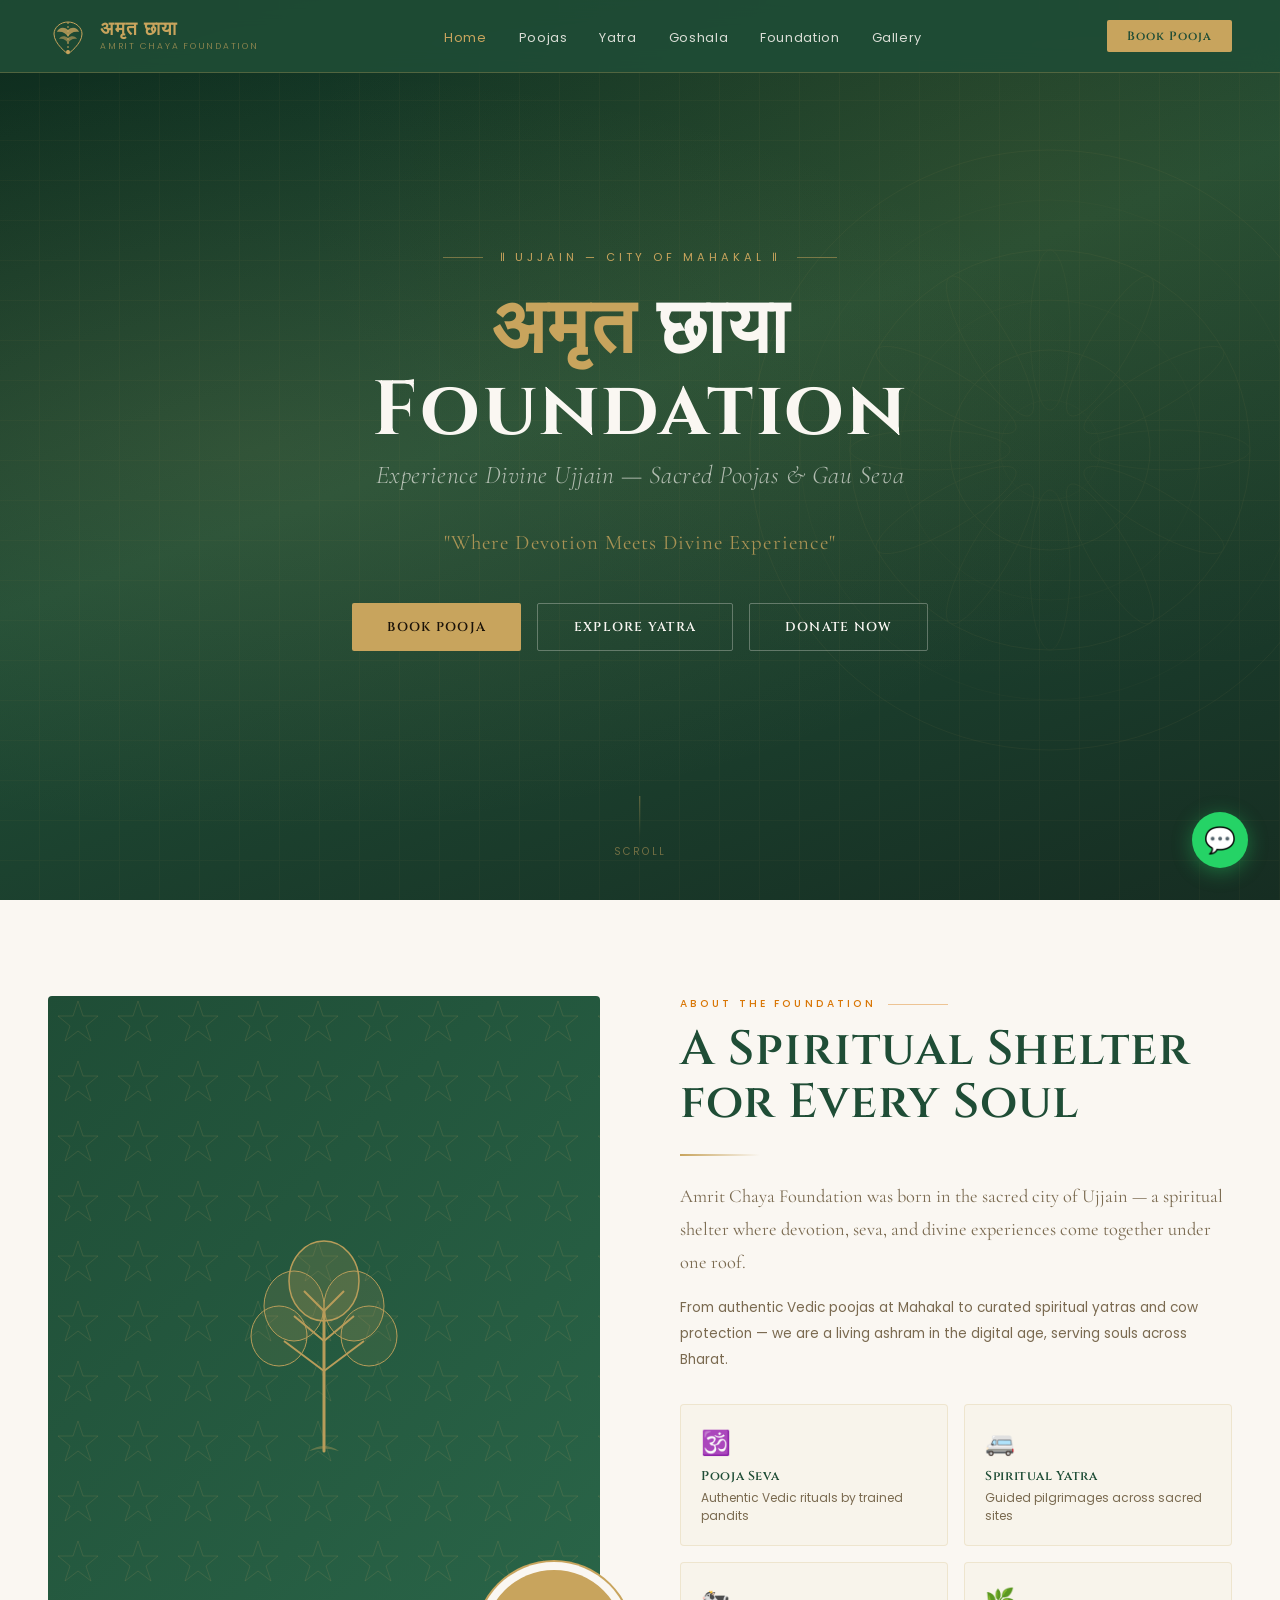
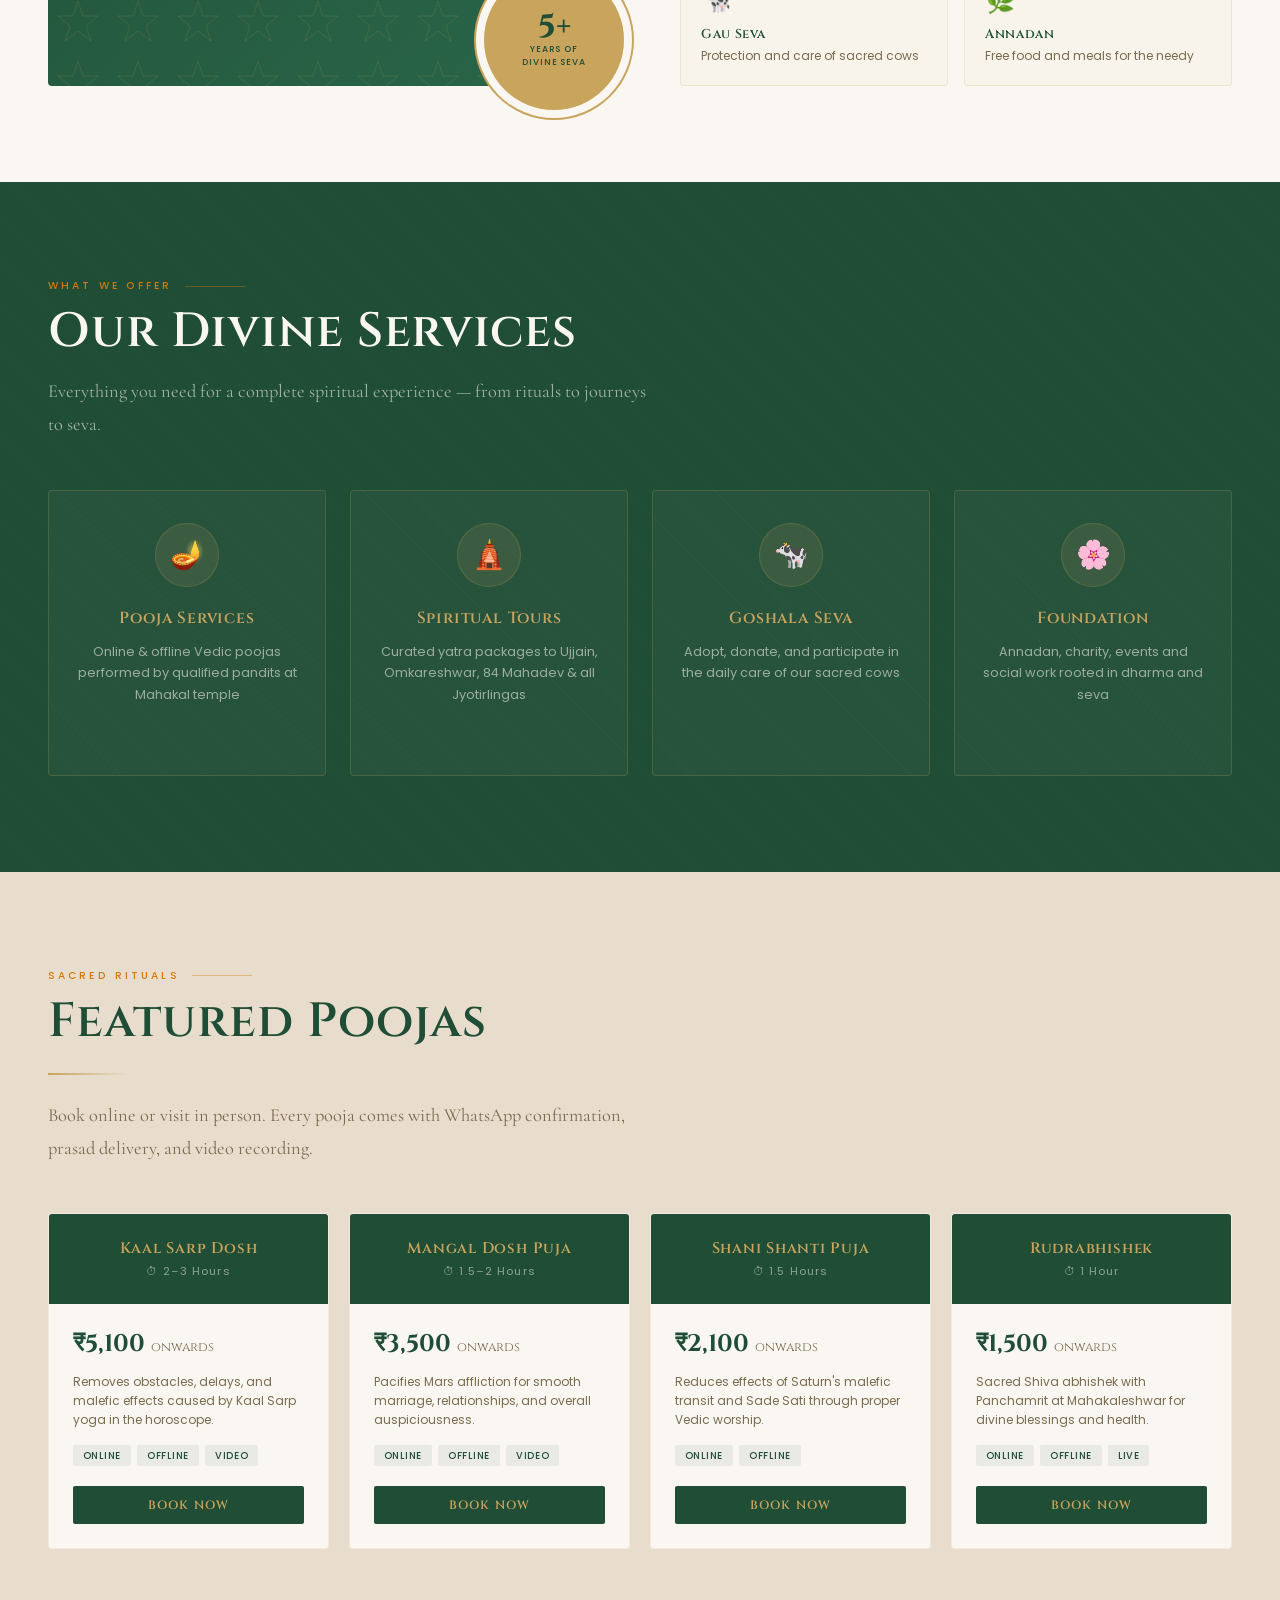
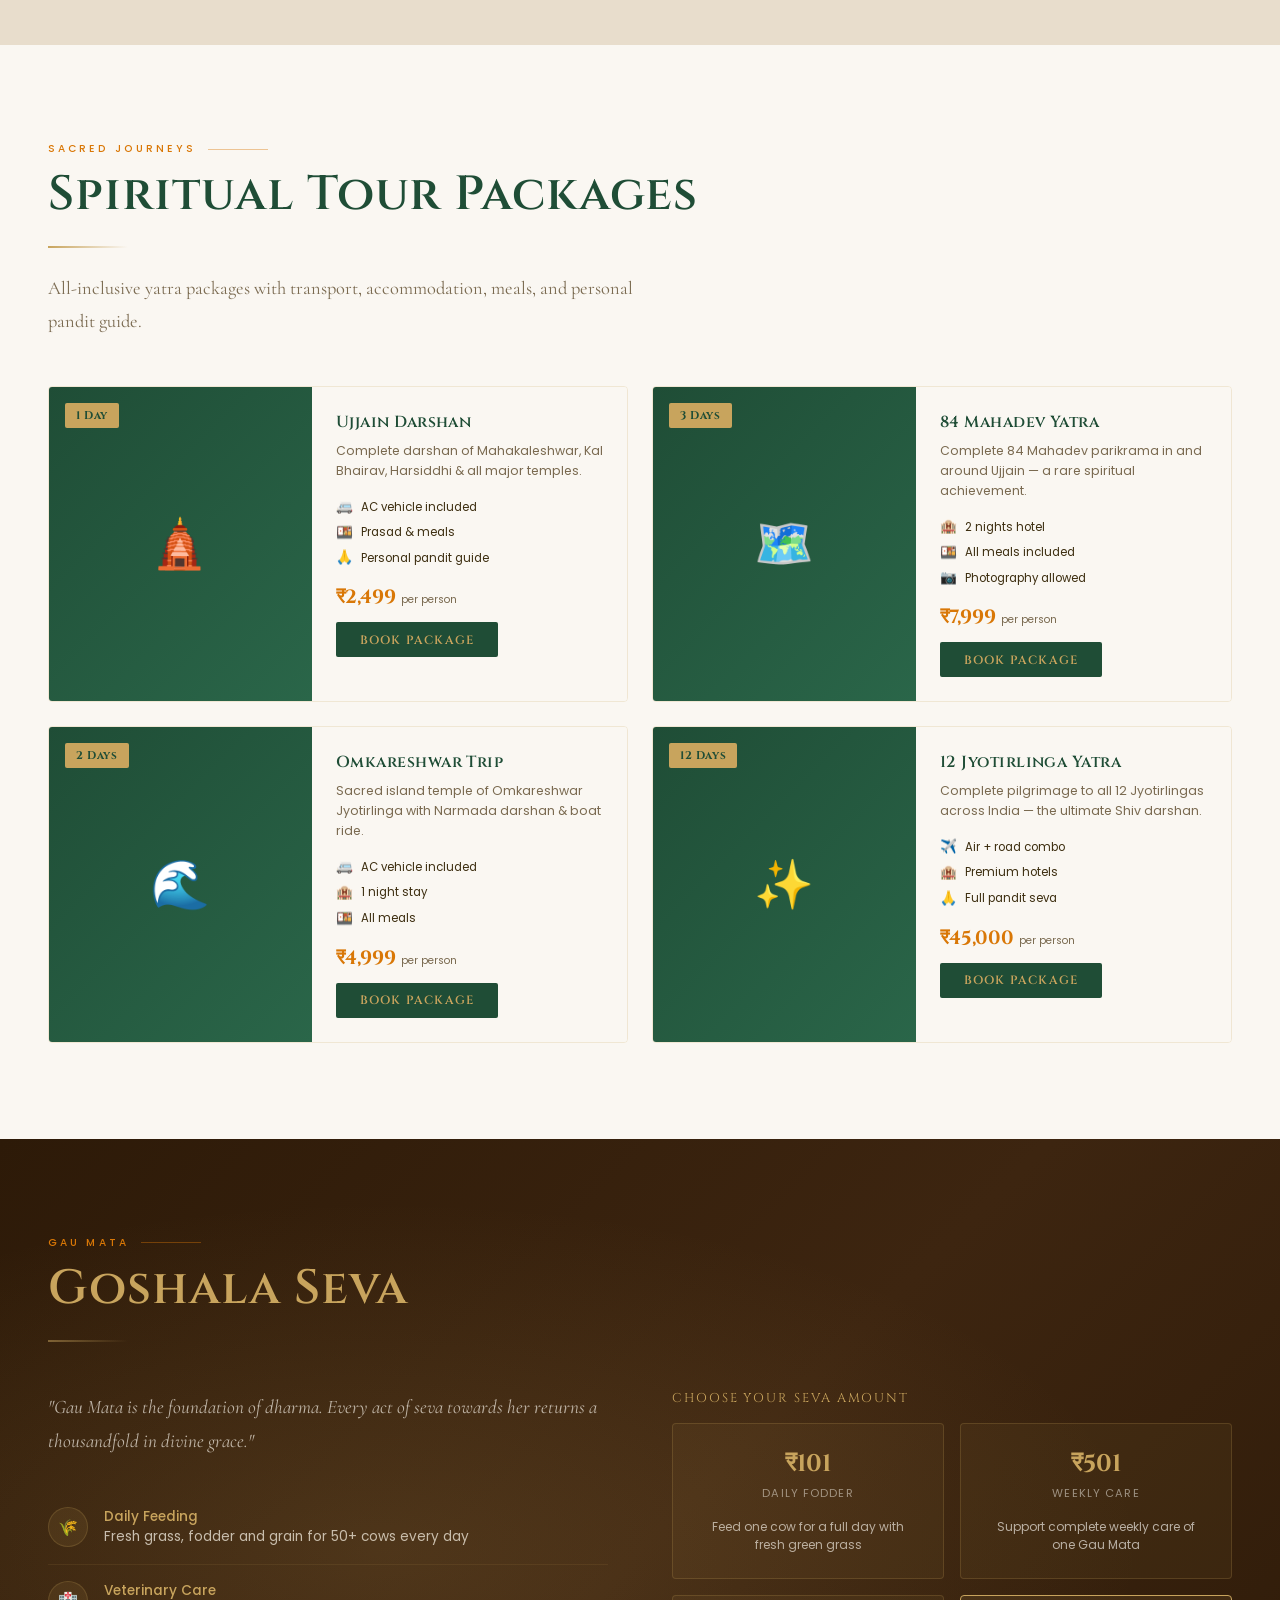
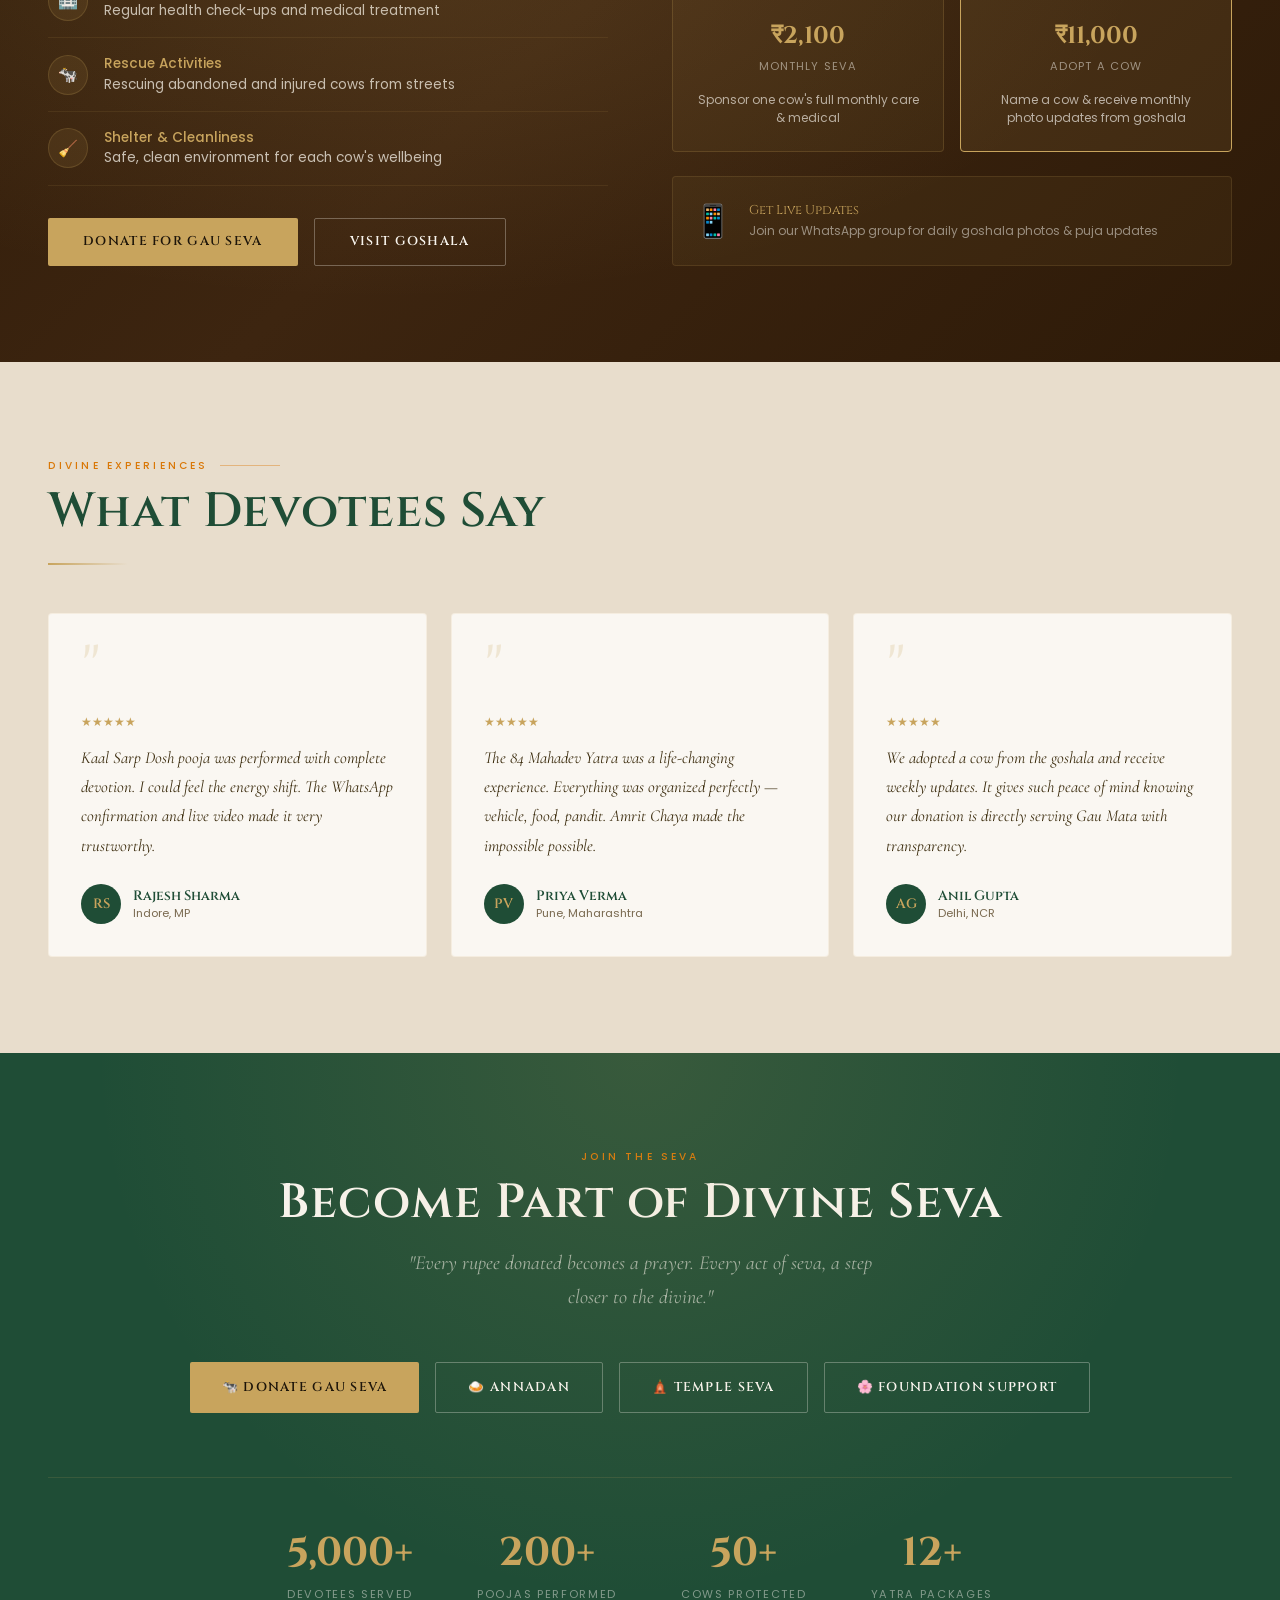
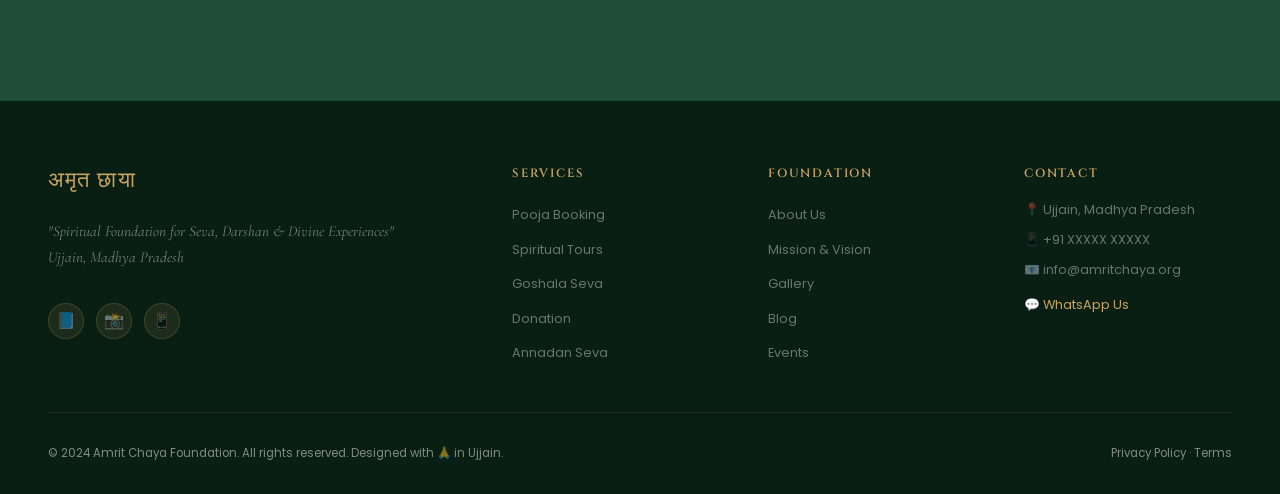
==== commit 9e87bc20: "changes in index.html" ====
--- a/index.html
+++ b/index.html
@@ -4,889 +4,7 @@
 <meta charset="UTF-8">
 <meta name="viewport" content="width=device-width, initial-scale=1.0">
 <link href="https://fonts.googleapis.com/css2?family=Cinzel:wght@400;600;700&family=Cormorant+Garamond:ital,wght@0,300;0,400;0,600;1,300;1,400&family=Poppins:wght@300;400;500;600&display=swap" rel="stylesheet">
-<style>
-  *, *::before, *::after { box-sizing: border-box; margin: 0; padding: 0; }
-  
-  :root {
-    --forest: #1F4D36;
-    --forest-light: #2a6649;
-    --gold: #C8A45D;
-    --gold-light: #e2c07a;
-    --saffron: #D97706;
-    --ivory: #FAF7F2;
-    --beige: #E8DDCC;
-    --beige-dark: #d4c4aa;
-    --text-dark: #1a1208;
-    --text-mid: #3d2e10;
-    --text-muted: #7a6a50;
-  }
-
-  html { scroll-behavior: smooth; }
-
-  body {
-    font-family: 'Poppins', sans-serif;
-    background: var(--ivory);
-    color: var(--text-dark);
-    overflow-x: hidden;
-  }
-
-  /* NAV */
-  nav {
-    position: fixed;
-    top: 0; left: 0; right: 0;
-    z-index: 100;
-    display: flex;
-    align-items: center;
-    justify-content: space-between;
-    padding: 1rem 3rem;
-    background: rgba(31,77,54,0.92);
-    backdrop-filter: blur(12px);
-    border-bottom: 1px solid rgba(200,164,93,0.3);
-  }
-  .nav-logo {
-    display: flex; align-items: center; gap: 0.75rem;
-  }
-  .nav-logo-icon {
-    width: 40px; height: 40px;
-  }
-  .nav-logo-text {
-    font-family: 'Cinzel', serif;
-    font-size: 1.2rem;
-    font-weight: 600;
-    color: var(--gold);
-    letter-spacing: 0.05em;
-    line-height: 1.1;
-  }
-  .nav-logo-sub {
-    font-family: 'Poppins', sans-serif;
-    font-size: 0.55rem;
-    font-weight: 300;
-    color: rgba(200,164,93,0.7);
-    letter-spacing: 0.2em;
-    text-transform: uppercase;
-    display: block;
-  }
-  .nav-links {
-    display: flex; gap: 2rem; list-style: none;
-  }
-  .nav-links a {
-    font-family: 'Poppins', sans-serif;
-    font-size: 0.8rem;
-    font-weight: 400;
-    color: rgba(250,247,242,0.85);
-    text-decoration: none;
-    letter-spacing: 0.05em;
-    transition: color 0.2s;
-  }
-  .nav-links a:hover { color: var(--gold); }
-  .nav-cta {
-    background: var(--gold);
-    color: var(--forest);
-    border: none;
-    padding: 0.5rem 1.25rem;
-    border-radius: 2px;
-    font-family: 'Cinzel', serif;
-    font-size: 0.75rem;
-    font-weight: 600;
-    letter-spacing: 0.08em;
-    cursor: pointer;
-    transition: background 0.2s;
-  }
-  .nav-cta:hover { background: var(--gold-light); }
-
-  /* HERO */
-  .hero {
-    min-height: 100vh;
-    position: relative;
-    display: flex;
-    align-items: center;
-    justify-content: center;
-    overflow: hidden;
-    background: var(--forest);
-  }
-  .hero-bg {
-    position: absolute; inset: 0;
-    background:
-      radial-gradient(ellipse at 20% 50%, rgba(200,164,93,0.12) 0%, transparent 60%),
-      radial-gradient(ellipse at 80% 20%, rgba(217,119,6,0.08) 0%, transparent 50%),
-      linear-gradient(160deg, #0d2a1c 0%, #1F4D36 45%, #162d22 100%);
-  }
-  .hero-pattern {
-    position: absolute; inset: 0;
-    opacity: 0.04;
-    background-image:
-      repeating-linear-gradient(0deg, transparent, transparent 39px, rgba(200,164,93,1) 39px, rgba(200,164,93,1) 40px),
-      repeating-linear-gradient(90deg, transparent, transparent 39px, rgba(200,164,93,1) 39px, rgba(200,164,93,1) 40px);
-  }
-  .hero-mandala {
-    position: absolute;
-    right: -120px; top: 50%;
-    transform: translateY(-50%);
-    width: 700px; height: 700px;
-    opacity: 0.06;
-  }
-  .hero-content {
-    position: relative;
-    z-index: 2;
-    text-align: center;
-    padding: 0 2rem;
-    max-width: 900px;
-    animation: fadeUp 1.2s ease both;
-  }
-  @keyframes fadeUp {
-    from { opacity: 0; transform: translateY(40px); }
-    to { opacity: 1; transform: translateY(0); }
-  }
-  .hero-eyebrow {
-    font-family: 'Poppins', sans-serif;
-    font-size: 0.7rem;
-    font-weight: 400;
-    letter-spacing: 0.35em;
-    text-transform: uppercase;
-    color: var(--gold);
-    margin-bottom: 1.5rem;
-    display: flex; align-items: center; justify-content: center; gap: 1rem;
-  }
-  .hero-eyebrow::before, .hero-eyebrow::after {
-    content: '';
-    width: 40px; height: 1px;
-    background: var(--gold);
-    opacity: 0.5;
-  }
-  .hero-title {
-    font-family: 'Cinzel', serif;
-    font-size: clamp(2.5rem, 6vw, 5rem);
-    font-weight: 700;
-    color: var(--ivory);
-    line-height: 1.05;
-    letter-spacing: 0.03em;
-    margin-bottom: 0.5rem;
-  }
-  .hero-title-gold { color: var(--gold); }
-  .hero-subtitle {
-    font-family: 'Cormorant Garamond', serif;
-    font-size: clamp(1.1rem, 2.5vw, 1.6rem);
-    font-weight: 300;
-    font-style: italic;
-    color: rgba(250,247,242,0.65);
-    margin-bottom: 2.5rem;
-    letter-spacing: 0.02em;
-  }
-  .hero-tagline {
-    font-family: 'Cormorant Garamond', serif;
-    font-size: clamp(1rem, 2vw, 1.3rem);
-    font-weight: 400;
-    color: rgba(200,164,93,0.8);
-    margin-bottom: 3rem;
-    letter-spacing: 0.05em;
-  }
-  .hero-btns {
-    display: flex;
-    gap: 1rem;
-    justify-content: center;
-    flex-wrap: wrap;
-  }
-  .btn-primary {
-    background: var(--gold);
-    color: var(--text-dark);
-    padding: 0.9rem 2.2rem;
-    border: none;
-    font-family: 'Cinzel', serif;
-    font-size: 0.8rem;
-    font-weight: 600;
-    letter-spacing: 0.1em;
-    cursor: pointer;
-    text-transform: uppercase;
-    transition: all 0.25s;
-    border-radius: 2px;
-  }
-  .btn-primary:hover { background: var(--gold-light); transform: translateY(-2px); }
-  .btn-outline {
-    background: transparent;
-    color: var(--ivory);
-    padding: 0.9rem 2.2rem;
-    border: 1px solid rgba(250,247,242,0.3);
-    font-family: 'Cinzel', serif;
-    font-size: 0.8rem;
-    font-weight: 600;
-    letter-spacing: 0.1em;
-    cursor: pointer;
-    text-transform: uppercase;
-    transition: all 0.25s;
-    border-radius: 2px;
-  }
-  .btn-outline:hover { border-color: var(--gold); color: var(--gold); transform: translateY(-2px); }
-  .hero-scroll {
-    position: absolute;
-    bottom: 2.5rem; left: 50%;
-    transform: translateX(-50%);
-    display: flex; flex-direction: column; align-items: center; gap: 0.5rem;
-    color: rgba(200,164,93,0.5);
-    font-size: 0.65rem;
-    letter-spacing: 0.2em;
-    text-transform: uppercase;
-    animation: scrollBounce 2s ease-in-out infinite;
-  }
-  @keyframes scrollBounce {
-    0%,100% { transform: translateX(-50%) translateY(0); }
-    50% { transform: translateX(-50%) translateY(6px); }
-  }
-  .scroll-line {
-    width: 1px; height: 40px;
-    background: linear-gradient(to bottom, rgba(200,164,93,0.5), transparent);
-  }
-
-  /* SECTION COMMON */
-  section { padding: 6rem 3rem; }
-  .section-inner { max-width: 1200px; margin: 0 auto; }
-  .section-label {
-    font-size: 0.65rem;
-    font-weight: 500;
-    letter-spacing: 0.3em;
-    text-transform: uppercase;
-    color: var(--saffron);
-    margin-bottom: 0.75rem;
-    display: flex; align-items: center; gap: 0.75rem;
-  }
-  .section-label::after {
-    content: '';
-    flex: 1; max-width: 60px; height: 1px;
-    background: var(--saffron); opacity: 0.4;
-  }
-  .section-title {
-    font-family: 'Cinzel', serif;
-    font-size: clamp(1.8rem, 4vw, 3rem);
-    font-weight: 600;
-    color: var(--forest);
-    letter-spacing: 0.02em;
-    line-height: 1.1;
-    margin-bottom: 1rem;
-  }
-  .section-desc {
-    font-family: 'Cormorant Garamond', serif;
-    font-size: 1.15rem;
-    font-weight: 400;
-    color: var(--text-muted);
-    line-height: 1.8;
-    max-width: 600px;
-  }
-  .gold-divider {
-    width: 80px; height: 2px;
-    background: linear-gradient(to right, var(--gold), transparent);
-    margin: 1.5rem 0;
-  }
-
-  /* ABOUT */
-  .about-section {
-    background: var(--ivory);
-  }
-  .about-grid {
-    display: grid;
-    grid-template-columns: 1fr 1fr;
-    gap: 5rem;
-    align-items: center;
-  }
-  .about-visual {
-    position: relative;
-  }
-  .about-img-frame {
-    width: 100%;
-    aspect-ratio: 4/5;
-    background: linear-gradient(135deg, var(--forest) 0%, var(--forest-light) 100%);
-    border-radius: 4px;
-    position: relative;
-    overflow: hidden;
-    display: flex; align-items: center; justify-content: center;
-  }
-  .about-img-overlay {
-    position: absolute; inset: 0;
-    background: url("data:image/svg+xml,%3Csvg width='60' height='60' xmlns='http://www.w3.org/2000/svg'%3E%3Cpath d='M30 5 L35 20 L50 20 L38 30 L43 45 L30 35 L17 45 L22 30 L10 20 L25 20 Z' fill='none' stroke='rgba(200,164,93,0.15)' stroke-width='1'/%3E%3C/svg%3E") repeat;
-  }
-  .about-img-tree {
-    z-index: 1; opacity: 0.9;
-  }
-  .about-badge {
-    position: absolute;
-    bottom: -1.5rem; right: -1.5rem;
-    width: 140px; height: 140px;
-    background: var(--gold);
-    border-radius: 50%;
-    display: flex; flex-direction: column;
-    align-items: center; justify-content: center;
-    text-align: center;
-    box-shadow: 0 0 0 8px var(--ivory), 0 0 0 10px var(--gold);
-  }
-  .about-badge-num {
-    font-family: 'Cinzel', serif;
-    font-size: 2rem;
-    font-weight: 700;
-    color: var(--forest);
-    line-height: 1;
-  }
-  .about-badge-text {
-    font-size: 0.55rem;
-    font-weight: 500;
-    color: var(--forest);
-    letter-spacing: 0.1em;
-    text-transform: uppercase;
-  }
-  .about-pillars {
-    display: grid; grid-template-columns: 1fr 1fr;
-    gap: 1rem; margin-top: 2rem;
-  }
-  .pillar {
-    padding: 1.25rem;
-    border: 1px solid rgba(200,164,93,0.2);
-    border-radius: 4px;
-    background: rgba(200,164,93,0.04);
-    transition: all 0.3s;
-  }
-  .pillar:hover {
-    border-color: var(--gold);
-    background: rgba(200,164,93,0.08);
-  }
-  .pillar-icon {
-    font-size: 1.5rem; margin-bottom: 0.5rem;
-  }
-  .pillar-title {
-    font-family: 'Cinzel', serif;
-    font-size: 0.8rem;
-    font-weight: 600;
-    color: var(--forest);
-    letter-spacing: 0.05em;
-    margin-bottom: 0.25rem;
-  }
-  .pillar-text {
-    font-size: 0.75rem;
-    color: var(--text-muted);
-    line-height: 1.5;
-  }
-
-  /* SERVICES */
-  .services-section {
-    background: var(--forest);
-    position: relative;
-    overflow: hidden;
-  }
-  .services-section::before {
-    content: '';
-    position: absolute; inset: 0;
-    background: repeating-linear-gradient(
-      45deg, transparent, transparent 30px,
-      rgba(200,164,93,0.02) 30px, rgba(200,164,93,0.02) 31px
-    );
-  }
-  .services-section .section-title { color: var(--ivory); }
-  .services-section .section-desc { color: rgba(250,247,242,0.6); }
-  .services-grid {
-    display: grid;
-    grid-template-columns: repeat(4, 1fr);
-    gap: 1.5rem;
-    margin-top: 3rem;
-  }
-  .service-card {
-    background: rgba(250,247,242,0.04);
-    border: 1px solid rgba(200,164,93,0.2);
-    border-radius: 4px;
-    padding: 2rem 1.5rem;
-    text-align: center;
-    transition: all 0.35s;
-    cursor: pointer;
-    position: relative;
-    overflow: hidden;
-  }
-  .service-card::after {
-    content: '';
-    position: absolute; inset: 0;
-    background: rgba(200,164,93,0);
-    transition: all 0.35s;
-  }
-  .service-card:hover {
-    border-color: var(--gold);
-    transform: translateY(-6px);
-    background: rgba(200,164,93,0.06);
-  }
-  .service-icon {
-    width: 64px; height: 64px;
-    margin: 0 auto 1.25rem;
-    background: rgba(200,164,93,0.12);
-    border-radius: 50%;
-    display: flex; align-items: center; justify-content: center;
-    font-size: 1.75rem;
-    border: 1px solid rgba(200,164,93,0.2);
-    transition: all 0.35s;
-  }
-  .service-card:hover .service-icon {
-    background: rgba(200,164,93,0.2);
-    border-color: var(--gold);
-  }
-  .service-name {
-    font-family: 'Cinzel', serif;
-    font-size: 1rem;
-    font-weight: 600;
-    color: var(--gold);
-    letter-spacing: 0.05em;
-    margin-bottom: 0.75rem;
-  }
-  .service-desc {
-    font-size: 0.8rem;
-    color: rgba(250,247,242,0.55);
-    line-height: 1.7;
-    margin-bottom: 1.25rem;
-  }
-  .service-link {
-    font-size: 0.7rem;
-    font-weight: 500;
-    color: var(--gold);
-    letter-spacing: 0.1em;
-    text-transform: uppercase;
-    text-decoration: none;
-    display: flex; align-items: center; justify-content: center; gap: 0.4rem;
-    opacity: 0;
-    transform: translateY(4px);
-    transition: all 0.35s;
-  }
-  .service-card:hover .service-link { opacity: 1; transform: translateY(0); }
-
-  /* POOJAS */
-  .poojas-section { background: var(--beige); }
-  .poojas-grid {
-    display: grid;
-    grid-template-columns: repeat(4, 1fr);
-    gap: 1.25rem;
-    margin-top: 3rem;
-  }
-  .pooja-card {
-    background: var(--ivory);
-    border-radius: 4px;
-    overflow: hidden;
-    border: 1px solid rgba(200,164,93,0.15);
-    transition: all 0.3s;
-  }
-  .pooja-card:hover { transform: translateY(-4px); box-shadow: 0 20px 40px rgba(31,77,54,0.12); }
-  .pooja-card-header {
-    background: var(--forest);
-    padding: 1.5rem;
-    text-align: center;
-    position: relative;
-  }
-  .pooja-name {
-    font-family: 'Cinzel', serif;
-    font-size: 0.95rem;
-    font-weight: 600;
-    color: var(--gold);
-    letter-spacing: 0.05em;
-    margin-bottom: 0.25rem;
-  }
-  .pooja-duration {
-    font-size: 0.7rem;
-    color: rgba(250,247,242,0.5);
-    letter-spacing: 0.1em;
-  }
-  .pooja-card-body { padding: 1.5rem; }
-  .pooja-price {
-    font-family: 'Cinzel', serif;
-    font-size: 1.5rem;
-    font-weight: 700;
-    color: var(--forest);
-    margin-bottom: 0.75rem;
-  }
-  .pooja-price span {
-    font-size: 0.8rem;
-    font-weight: 400;
-    color: var(--text-muted);
-  }
-  .pooja-benefit {
-    font-size: 0.75rem;
-    color: var(--text-muted);
-    line-height: 1.6;
-    margin-bottom: 1rem;
-  }
-  .pooja-tags {
-    display: flex; gap: 0.4rem; flex-wrap: wrap; margin-bottom: 1.25rem;
-  }
-  .pooja-tag {
-    font-size: 0.6rem;
-    font-weight: 500;
-    letter-spacing: 0.08em;
-    text-transform: uppercase;
-    padding: 0.2rem 0.6rem;
-    border-radius: 2px;
-    background: rgba(31,77,54,0.08);
-    color: var(--forest);
-  }
-  .btn-book {
-    width: 100%;
-    padding: 0.7rem;
-    background: var(--forest);
-    color: var(--gold);
-    border: none;
-    font-family: 'Cinzel', serif;
-    font-size: 0.75rem;
-    font-weight: 600;
-    letter-spacing: 0.1em;
-    text-transform: uppercase;
-    cursor: pointer;
-    border-radius: 2px;
-    transition: all 0.25s;
-  }
-  .btn-book:hover { background: var(--forest-light); }
-
-  /* TOURS */
-  .tours-section { background: var(--ivory); }
-  .tours-grid {
-    display: grid;
-    grid-template-columns: repeat(2, 1fr);
-    gap: 1.5rem;
-    margin-top: 3rem;
-  }
-  .tour-card {
-    display: grid;
-    grid-template-columns: 1fr 1.2fr;
-    border: 1px solid rgba(200,164,93,0.2);
-    border-radius: 4px;
-    overflow: hidden;
-    transition: all 0.3s;
-  }
-  .tour-card:hover { transform: translateY(-3px); box-shadow: 0 16px 40px rgba(31,77,54,0.1); border-color: var(--gold); }
-  .tour-img {
-    background: linear-gradient(135deg, var(--forest) 0%, #2a6649 100%);
-    display: flex; align-items: center; justify-content: center;
-    font-size: 3rem;
-    min-height: 180px;
-    position: relative;
-  }
-  .tour-days-badge {
-    position: absolute; top: 1rem; left: 1rem;
-    background: var(--gold);
-    color: var(--forest);
-    font-family: 'Cinzel', serif;
-    font-size: 0.7rem;
-    font-weight: 700;
-    padding: 0.3rem 0.7rem;
-    border-radius: 2px;
-    letter-spacing: 0.05em;
-  }
-  .tour-info { padding: 1.5rem; background: var(--ivory); }
-  .tour-name {
-    font-family: 'Cinzel', serif;
-    font-size: 1rem;
-    font-weight: 600;
-    color: var(--forest);
-    margin-bottom: 0.5rem;
-    letter-spacing: 0.03em;
-  }
-  .tour-desc {
-    font-size: 0.78rem;
-    color: var(--text-muted);
-    line-height: 1.6;
-    margin-bottom: 1rem;
-  }
-  .tour-meta {
-    display: flex; flex-direction: column; gap: 0.35rem;
-    margin-bottom: 1rem;
-  }
-  .tour-meta-item {
-    display: flex; align-items: center; gap: 0.5rem;
-    font-size: 0.72rem;
-    color: var(--text-mid);
-  }
-  .tour-meta-icon { font-size: 0.85rem; }
-  .tour-price {
-    font-family: 'Cinzel', serif;
-    font-size: 1.2rem;
-    font-weight: 700;
-    color: var(--saffron);
-    margin-bottom: 0.75rem;
-  }
-  .tour-price small {
-    font-size: 0.65rem;
-    font-weight: 400;
-    color: var(--text-muted);
-    font-family: 'Poppins', sans-serif;
-  }
-
-  /* GOSHALA */
-  .goshala-section {
-    background: linear-gradient(135deg, #2d1a08 0%, #3d2510 50%, #2d1a08 100%);
-    position: relative; overflow: hidden;
-  }
-  .goshala-section::before {
-    content: '';
-    position: absolute; inset: 0;
-    background: radial-gradient(ellipse at 30% 50%, rgba(200,164,93,0.15) 0%, transparent 60%);
-  }
-  .goshala-section .section-title { color: var(--gold); }
-  .goshala-section .section-desc { color: rgba(250,247,242,0.6); }
-  .goshala-content {
-    display: grid;
-    grid-template-columns: 1fr 1fr;
-    gap: 4rem;
-    align-items: center;
-    margin-top: 3rem;
-  }
-  .goshala-seva-list { list-style: none; margin-bottom: 2rem; }
-  .goshala-seva-item {
-    display: flex; align-items: center; gap: 1rem;
-    padding: 1rem 0;
-    border-bottom: 1px solid rgba(200,164,93,0.1);
-  }
-  .seva-icon {
-    width: 40px; height: 40px;
-    background: rgba(200,164,93,0.1);
-    border: 1px solid rgba(200,164,93,0.2);
-    border-radius: 50%;
-    display: flex; align-items: center; justify-content: center;
-    font-size: 1rem; flex-shrink: 0;
-  }
-  .seva-text { font-size: 0.85rem; color: rgba(250,247,242,0.75); line-height: 1.5; }
-  .seva-text strong { color: var(--gold); font-weight: 500; display: block; }
-  .goshala-donate-cards {
-    display: grid; grid-template-columns: 1fr 1fr; gap: 1rem;
-  }
-  .donate-card {
-    background: rgba(200,164,93,0.06);
-    border: 1px solid rgba(200,164,93,0.2);
-    border-radius: 4px;
-    padding: 1.5rem;
-    text-align: center;
-    cursor: pointer;
-    transition: all 0.3s;
-  }
-  .donate-card:hover { border-color: var(--gold); background: rgba(200,164,93,0.12); }
-  .donate-amount {
-    font-family: 'Cinzel', serif;
-    font-size: 1.5rem;
-    font-weight: 700;
-    color: var(--gold);
-    margin-bottom: 0.35rem;
-  }
-  .donate-label {
-    font-size: 0.7rem;
-    color: rgba(250,247,242,0.5);
-    letter-spacing: 0.1em;
-    text-transform: uppercase;
-    margin-bottom: 1rem;
-  }
-  .donate-impact {
-    font-size: 0.75rem;
-    color: rgba(250,247,242,0.65);
-    line-height: 1.5;
-  }
-
-  /* TESTIMONIALS */
-  .testimonials-section { background: var(--beige); }
-  .testimonials-grid {
-    display: grid;
-    grid-template-columns: repeat(3, 1fr);
-    gap: 1.5rem;
-    margin-top: 3rem;
-  }
-  .testimonial-card {
-    background: var(--ivory);
-    border-radius: 4px;
-    padding: 2rem;
-    border: 1px solid rgba(200,164,93,0.12);
-    position: relative;
-    transition: all 0.3s;
-  }
-  .testimonial-card:hover { border-color: rgba(200,164,93,0.4); }
-  .testimonial-quote-mark {
-    font-family: 'Cinzel', serif;
-    font-size: 4rem;
-    color: var(--gold);
-    opacity: 0.2;
-    line-height: 0.8;
-    margin-bottom: 1rem;
-  }
-  .testimonial-text {
-    font-family: 'Cormorant Garamond', serif;
-    font-size: 1.05rem;
-    font-style: italic;
-    color: var(--text-mid);
-    line-height: 1.75;
-    margin-bottom: 1.5rem;
-  }
-  .testimonial-author {
-    display: flex; align-items: center; gap: 0.75rem;
-  }
-  .author-avatar {
-    width: 40px; height: 40px;
-    border-radius: 50%;
-    background: var(--forest);
-    display: flex; align-items: center; justify-content: center;
-    font-family: 'Cinzel', serif;
-    font-size: 0.85rem;
-    font-weight: 600;
-    color: var(--gold);
-    flex-shrink: 0;
-  }
-  .author-name {
-    font-family: 'Cinzel', serif;
-    font-size: 0.85rem;
-    font-weight: 600;
-    color: var(--forest);
-  }
-  .author-city { font-size: 0.7rem; color: var(--text-muted); }
-  .testimonial-stars { color: var(--gold); font-size: 0.75rem; margin-bottom: 0.75rem; }
-
-  /* DONATION CTA */
-  .donation-section {
-    background: var(--forest);
-    text-align: center;
-    position: relative;
-    overflow: hidden;
-  }
-  .donation-section::before {
-    content: '';
-    position: absolute; inset: 0;
-    background:
-      radial-gradient(circle at 50% 0%, rgba(200,164,93,0.15) 0%, transparent 60%);
-  }
-  .donation-section .section-title { color: var(--ivory); text-align: center; }
-  .donation-section .section-label { justify-content: center; }
-  .donation-section .section-label::after { display: none; }
-  .donation-desc {
-    font-family: 'Cormorant Garamond', serif;
-    font-size: 1.25rem;
-    font-style: italic;
-    color: rgba(250,247,242,0.6);
-    margin: 1rem auto 3rem;
-    max-width: 500px;
-    line-height: 1.7;
-  }
-  .donation-btns {
-    display: flex;
-    justify-content: center;
-    gap: 1rem;
-    flex-wrap: wrap;
-  }
-  .btn-donate {
-    padding: 1rem 2rem;
-    border-radius: 2px;
-    font-family: 'Cinzel', serif;
-    font-size: 0.8rem;
-    font-weight: 600;
-    letter-spacing: 0.1em;
-    text-transform: uppercase;
-    cursor: pointer;
-    transition: all 0.25s;
-  }
-  .btn-donate-primary {
-    background: var(--gold);
-    color: var(--text-dark);
-    border: none;
-  }
-  .btn-donate-primary:hover { background: var(--gold-light); transform: translateY(-2px); }
-  .btn-donate-outline {
-    background: transparent;
-    color: var(--ivory);
-    border: 1px solid rgba(250,247,242,0.3);
-  }
-  .btn-donate-outline:hover { border-color: var(--gold); color: var(--gold); }
-  .donation-stats {
-    display: flex;
-    justify-content: center;
-    gap: 4rem;
-    margin-top: 4rem;
-    padding-top: 3rem;
-    border-top: 1px solid rgba(200,164,93,0.15);
-  }
-  .stat { text-align: center; }
-  .stat-num {
-    font-family: 'Cinzel', serif;
-    font-size: 2.5rem;
-    font-weight: 700;
-    color: var(--gold);
-    display: block;
-  }
-  .stat-label {
-    font-size: 0.7rem;
-    color: rgba(250,247,242,0.45);
-    letter-spacing: 0.15em;
-    text-transform: uppercase;
-    margin-top: 0.25rem;
-  }
-
-  /* FOOTER */
-  footer {
-    background: #0a1f14;
-    padding: 4rem 3rem 2rem;
-    color: rgba(250,247,242,0.5);
-  }
-  .footer-inner { max-width: 1200px; margin: 0 auto; }
-  .footer-top {
-    display: grid;
-    grid-template-columns: 2fr 1fr 1fr 1fr;
-    gap: 3rem;
-    margin-bottom: 3rem;
-  }
-  .footer-brand {
-    display: flex; flex-direction: column; gap: 1rem;
-  }
-  .footer-tagline {
-    font-family: 'Cormorant Garamond', serif;
-    font-size: 0.95rem;
-    font-style: italic;
-    color: rgba(250,247,242,0.45);
-    line-height: 1.7;
-  }
-  .footer-heading {
-    font-family: 'Cinzel', serif;
-    font-size: 0.75rem;
-    font-weight: 600;
-    color: var(--gold);
-    letter-spacing: 0.15em;
-    text-transform: uppercase;
-    margin-bottom: 1.25rem;
-  }
-  .footer-links { list-style: none; display: flex; flex-direction: column; gap: 0.6rem; }
-  .footer-links a {
-    font-size: 0.8rem;
-    color: rgba(250,247,242,0.4);
-    text-decoration: none;
-    transition: color 0.2s;
-  }
-  .footer-links a:hover { color: var(--gold); }
-  .footer-bottom {
-    border-top: 1px solid rgba(200,164,93,0.1);
-    padding-top: 2rem;
-    display: flex;
-    justify-content: space-between;
-    align-items: center;
-  }
-  .footer-copy { font-size: 0.72rem; }
-  .whatsapp-fab {
-    position: fixed;
-    bottom: 2rem; right: 2rem;
-    z-index: 200;
-    width: 56px; height: 56px;
-    background: #25d366;
-    border-radius: 50%;
-    display: flex; align-items: center; justify-content: center;
-    font-size: 1.6rem;
-    box-shadow: 0 4px 20px rgba(37,211,102,0.4);
-    cursor: pointer;
-    transition: all 0.3s;
-    border: none;
-  }
-  .whatsapp-fab:hover { transform: scale(1.08); box-shadow: 0 6px 28px rgba(37,211,102,0.5); }
-
-  /* Responsive mobile tweaks */
-  @media (max-width: 900px) {
-    nav { padding: 1rem 1.5rem; }
-    .nav-links { display: none; }
-    section { padding: 4rem 1.5rem; }
-    .about-grid, .goshala-content { grid-template-columns: 1fr; gap: 2.5rem; }
-    .services-grid { grid-template-columns: repeat(2,1fr); }
-    .poojas-grid { grid-template-columns: repeat(2,1fr); }
-    .tours-grid { grid-template-columns: 1fr; }
-    .testimonials-grid { grid-template-columns: 1fr; }
-    .footer-top { grid-template-columns: 1fr 1fr; gap: 2rem; }
-    .donation-stats { gap: 2rem; }
-    .goshala-donate-cards { grid-template-columns: 1fr; }
-  }
-</style>
+<link rel="stylesheet" href="style.css">
 </head>
 <body>
 
@@ -906,14 +24,14 @@
     </div>
   </div>
   <ul class="nav-links">
-    <li><a href="#">Home</a></li>
-    <li><a href="#">Poojas</a></li>
-    <li><a href="#">Yatra</a></li>
-    <li><a href="#">Goshala</a></li>
-    <li><a href="#">Foundation</a></li>
-    <li><a href="#">Gallery</a></li>
+    <li><a href="index.html" style="color: var(--gold);">Home</a></li>
+    <li><a href="pooja.html">Poojas</a></li>
+    <li><a href="tours.html">Yatra</a></li>
+    <li><a href="goshala.html">Goshala</a></li>
+    <li><a href="about.html">Foundation</a></li>
+    <li><a href="gallery.html">Gallery</a></li>
   </ul>
-  <button class="nav-cta">Book Pooja</button>
+  <button class="nav-cta" onclick="window.location.href='pooja.html'">Book Pooja</button>
 </nav>
 
 <!-- HERO -->
@@ -953,9 +71,9 @@
     <p class="hero-subtitle">Experience Divine Ujjain — Sacred Poojas & Gau Seva</p>
     <p class="hero-tagline">"Where Devotion Meets Divine Experience"</p>
     <div class="hero-btns">
-      <button class="btn-primary">Book Pooja</button>
-      <button class="btn-outline">Explore Yatra</button>
-      <button class="btn-outline">Donate Now</button>
+      <button class="btn-primary" onclick="window.location.href='pooja.html'">Book Pooja</button>
+      <button class="btn-outline" onclick="window.location.href='tours.html'">Explore Yatra</button>
+      <button class="btn-outline" onclick="window.location.href='donate.html'">Donate Now</button>
     </div>
   </div>
 
@@ -1035,29 +153,29 @@
     <h2 class="section-title">Our Divine Services</h2>
     <p class="section-desc">Everything you need for a complete spiritual experience — from rituals to journeys to seva.</p>
     <div class="services-grid">
-      <div class="service-card">
+      <div class="service-card" onclick="window.location.href='pooja.html'">
         <div class="service-icon">🪔</div>
         <div class="service-name">Pooja Services</div>
         <p class="service-desc">Online & offline Vedic poojas performed by qualified pandits at Mahakal temple</p>
-        <a href="#" class="service-link">Explore → </a>
-      </div>
-      <div class="service-card">
+        <a href="pooja.html" class="service-link">Explore → </a>
+      </div>
+      <div class="service-card" onclick="window.location.href='tours.html'">
         <div class="service-icon">🛕</div>
         <div class="service-name">Spiritual Tours</div>
         <p class="service-desc">Curated yatra packages to Ujjain, Omkareshwar, 84 Mahadev & all Jyotirlingas</p>
-        <a href="#" class="service-link">Explore → </a>
-      </div>
-      <div class="service-card">
+        <a href="tours.html" class="service-link">Explore → </a>
+      </div>
+      <div class="service-card" onclick="window.location.href='goshala.html'">
         <div class="service-icon">🐄</div>
         <div class="service-name">Goshala Seva</div>
         <p class="service-desc">Adopt, donate, and participate in the daily care of our sacred cows</p>
-        <a href="#" class="service-link">Explore → </a>
-      </div>
-      <div class="service-card">
+        <a href="goshala.html" class="service-link">Explore → </a>
+      </div>
+      <div class="service-card" onclick="window.location.href='about.html'">
         <div class="service-icon">🌸</div>
         <div class="service-name">Foundation</div>
         <p class="service-desc">Annadan, charity, events and social work rooted in dharma and seva</p>
-        <a href="#" class="service-link">Explore → </a>
+        <a href="about.html" class="service-link">Explore → </a>
       </div>
     </div>
   </div>
@@ -1084,7 +202,7 @@
             <span class="pooja-tag">Offline</span>
             <span class="pooja-tag">Video</span>
           </div>
-          <button class="btn-book">Book Now</button>
+          <button class="btn-book" onclick="window.location.href='pooja.html'">Book Now</button>
         </div>
       </div>
       <div class="pooja-card">
@@ -1100,7 +218,7 @@
             <span class="pooja-tag">Offline</span>
             <span class="pooja-tag">Video</span>
           </div>
-          <button class="btn-book">Book Now</button>
+          <button class="btn-book" onclick="window.location.href='pooja.html'">Book Now</button>
         </div>
       </div>
       <div class="pooja-card">
@@ -1115,7 +233,7 @@
             <span class="pooja-tag">Online</span>
             <span class="pooja-tag">Offline</span>
           </div>
-          <button class="btn-book">Book Now</button>
+          <button class="btn-book" onclick="window.location.href='pooja.html'">Book Now</button>
         </div>
       </div>
       <div class="pooja-card">
@@ -1131,7 +249,7 @@
             <span class="pooja-tag">Offline</span>
             <span class="pooja-tag">Live</span>
           </div>
-          <button class="btn-book">Book Now</button>
+          <button class="btn-book" onclick="window.location.href='pooja.html'">Book Now</button>
         </div>
       </div>
     </div>
@@ -1160,7 +278,7 @@
             <div class="tour-meta-item"><span class="tour-meta-icon">🙏</span> Personal pandit guide</div>
           </div>
           <div class="tour-price">₹2,499 <small>per person</small></div>
-          <button class="btn-book" style="width:auto; padding: 0.6rem 1.5rem;">Book Package</button>
+          <button class="btn-book" style="width:auto; padding: 0.6rem 1.5rem;" onclick="window.location.href='tours.html'">Book Package</button>
         </div>
       </div>
       <div class="tour-card">
@@ -1177,7 +295,7 @@
             <div class="tour-meta-item"><span class="tour-meta-icon">📷</span> Photography allowed</div>
           </div>
           <div class="tour-price">₹7,999 <small>per person</small></div>
-          <button class="btn-book" style="width:auto; padding: 0.6rem 1.5rem;">Book Package</button>
+          <button class="btn-book" style="width:auto; padding: 0.6rem 1.5rem;" onclick="window.location.href='tours.html'">Book Package</button>
         </div>
       </div>
       <div class="tour-card">
@@ -1194,7 +312,7 @@
             <div class="tour-meta-item"><span class="tour-meta-icon">🍱</span> All meals</div>
           </div>
           <div class="tour-price">₹4,999 <small>per person</small></div>
-          <button class="btn-book" style="width:auto; padding: 0.6rem 1.5rem;">Book Package</button>
+          <button class="btn-book" style="width:auto; padding: 0.6rem 1.5rem;" onclick="window.location.href='tours.html'">Book Package</button>
         </div>
       </div>
       <div class="tour-card">
@@ -1211,7 +329,7 @@
             <div class="tour-meta-item"><span class="tour-meta-icon">🙏</span> Full pandit seva</div>
           </div>
           <div class="tour-price">₹45,000 <small>per person</small></div>
-          <button class="btn-book" style="width:auto; padding: 0.6rem 1.5rem;">Book Package</button>
+          <button class="btn-book" style="width:auto; padding: 0.6rem 1.5rem;" onclick="window.location.href='tours.html'">Book Package</button>
         </div>
       </div>
     </div>
@@ -1248,30 +366,30 @@
           </li>
         </ul>
         <div style="display: flex; gap: 1rem; flex-wrap: wrap;">
-          <button class="btn-primary">Donate for Gau Seva</button>
-          <button class="btn-outline">Visit Goshala</button>
+          <button class="btn-primary" onclick="window.location.href='donate.html'">Donate for Gau Seva</button>
+          <button class="btn-outline" onclick="window.location.href='goshala.html'">Visit Goshala</button>
         </div>
       </div>
       <div>
         <div style="margin-bottom: 1.5rem;">
           <div style="font-family: 'Cinzel', serif; font-size: 0.8rem; color: var(--gold); letter-spacing: 0.15em; text-transform: uppercase; margin-bottom: 1rem;">Choose Your Seva Amount</div>
           <div class="goshala-donate-cards">
-            <div class="donate-card">
+            <div class="donate-card" onclick="window.location.href='goshala.html'">
               <div class="donate-amount">₹101</div>
               <div class="donate-label">Daily Fodder</div>
               <div class="donate-impact">Feed one cow for a full day with fresh green grass</div>
             </div>
-            <div class="donate-card">
+            <div class="donate-card" onclick="window.location.href='goshala.html'">
               <div class="donate-amount">₹501</div>
               <div class="donate-label">Weekly Care</div>
               <div class="donate-impact">Support complete weekly care of one Gau Mata</div>
             </div>
-            <div class="donate-card">
+            <div class="donate-card" onclick="window.location.href='goshala.html'">
               <div class="donate-amount">₹2,100</div>
               <div class="donate-label">Monthly Seva</div>
               <div class="donate-impact">Sponsor one cow's full monthly care & medical</div>
             </div>
-            <div class="donate-card" style="border-color: var(--gold); background: rgba(200,164,93,0.1);">
+            <div class="donate-card" style="border-color: var(--gold); background: rgba(200,164,93,0.1);" onclick="window.location.href='goshala.html'">
               <div class="donate-amount">₹11,000</div>
               <div class="donate-label">Adopt a Cow</div>
               <div class="donate-impact">Name a cow & receive monthly photo updates from goshala</div>
@@ -1344,10 +462,10 @@
     <h2 class="section-title">Become Part of Divine Seva</h2>
     <p class="donation-desc">"Every rupee donated becomes a prayer. Every act of seva, a step closer to the divine."</p>
     <div class="donation-btns">
-      <button class="btn-donate btn-donate-primary">🐄 Donate Gau Seva</button>
-      <button class="btn-donate btn-donate-outline">🍛 Annadan</button>
-      <button class="btn-donate btn-donate-outline">🛕 Temple Seva</button>
-      <button class="btn-donate btn-donate-outline">🌸 Foundation Support</button>
+      <button class="btn-donate btn-donate-primary" onclick="window.location.href='donate.html'">🐄 Donate Gau Seva</button>
+      <button class="btn-donate btn-donate-outline" onclick="window.location.href='donate.html'">🍛 Annadan</button>
+      <button class="btn-donate btn-donate-outline" onclick="window.location.href='donate.html'">🛕 Temple Seva</button>
+      <button class="btn-donate btn-donate-outline" onclick="window.location.href='donate.html'">🌸 Foundation Support</button>
     </div>
     <div class="donation-stats">
       <div class="stat"><span class="stat-num">5,000+</span><span class="stat-label">Devotees Served</span></div>
@@ -1374,21 +492,21 @@
       <div>
         <div class="footer-heading">Services</div>
         <ul class="footer-links">
-          <li><a href="#">Pooja Booking</a></li>
-          <li><a href="#">Spiritual Tours</a></li>
-          <li><a href="#">Goshala Seva</a></li>
-          <li><a href="#">Donation</a></li>
-          <li><a href="#">Annadan Seva</a></li>
+          <li><a href="pooja.html">Pooja Booking</a></li>
+          <li><a href="tours.html">Spiritual Tours</a></li>
+          <li><a href="goshala.html">Goshala Seva</a></li>
+          <li><a href="donate.html">Donation</a></li>
+          <li><a href="donate.html">Annadan Seva</a></li>
         </ul>
       </div>
       <div>
         <div class="footer-heading">Foundation</div>
         <ul class="footer-links">
-          <li><a href="#">About Us</a></li>
-          <li><a href="#">Mission & Vision</a></li>
-          <li><a href="#">Gallery</a></li>
-          <li><a href="#">Blog</a></li>
-          <li><a href="#">Events</a></li>
+          <li><a href="about.html">About Us</a></li>
+          <li><a href="about.html">Mission & Vision</a></li>
+          <li><a href="gallery.html">Gallery</a></li>
+          <li><a href="blogs.html">Blog</a></li>
+          <li><a href="about.html">Events</a></li>
         </ul>
       </div>
       <div>
--- a/style.css
+++ b/style.css
@@ -0,0 +1,881 @@
+*, *::before, *::after { box-sizing: border-box; margin: 0; padding: 0; }
+  
+  :root {
+    --forest: #1F4D36;
+    --forest-light: #2a6649;
+    --gold: #C8A45D;
+    --gold-light: #e2c07a;
+    --saffron: #D97706;
+    --ivory: #FAF7F2;
+    --beige: #E8DDCC;
+    --beige-dark: #d4c4aa;
+    --text-dark: #1a1208;
+    --text-mid: #3d2e10;
+    --text-muted: #7a6a50;
+  }
+
+  html { scroll-behavior: smooth; }
+
+  body {
+    font-family: 'Poppins', sans-serif;
+    background: var(--ivory);
+    color: var(--text-dark);
+    overflow-x: hidden;
+  }
+
+  /* NAV */
+  nav {
+    position: fixed;
+    top: 0; left: 0; right: 0;
+    z-index: 100;
+    display: flex;
+    align-items: center;
+    justify-content: space-between;
+    padding: 1rem 3rem;
+    background: rgba(31,77,54,0.92);
+    backdrop-filter: blur(12px);
+    border-bottom: 1px solid rgba(200,164,93,0.3);
+  }
+  .nav-logo {
+    display: flex; align-items: center; gap: 0.75rem;
+  }
+  .nav-logo-icon {
+    width: 40px; height: 40px;
+  }
+  .nav-logo-text {
+    font-family: 'Cinzel', serif;
+    font-size: 1.2rem;
+    font-weight: 600;
+    color: var(--gold);
+    letter-spacing: 0.05em;
+    line-height: 1.1;
+  }
+  .nav-logo-sub {
+    font-family: 'Poppins', sans-serif;
+    font-size: 0.55rem;
+    font-weight: 300;
+    color: rgba(200,164,93,0.7);
+    letter-spacing: 0.2em;
+    text-transform: uppercase;
+    display: block;
+  }
+  .nav-links {
+    display: flex; gap: 2rem; list-style: none;
+  }
+  .nav-links a {
+    font-family: 'Poppins', sans-serif;
+    font-size: 0.8rem;
+    font-weight: 400;
+    color: rgba(250,247,242,0.85);
+    text-decoration: none;
+    letter-spacing: 0.05em;
+    transition: color 0.2s;
+  }
+  .nav-links a:hover { color: var(--gold); }
+  .nav-cta {
+    background: var(--gold);
+    color: var(--forest);
+    border: none;
+    padding: 0.5rem 1.25rem;
+    border-radius: 2px;
+    font-family: 'Cinzel', serif;
+    font-size: 0.75rem;
+    font-weight: 600;
+    letter-spacing: 0.08em;
+    cursor: pointer;
+    transition: background 0.2s;
+  }
+  .nav-cta:hover { background: var(--gold-light); }
+
+  /* HERO */
+  .hero {
+    min-height: 100vh;
+    position: relative;
+    display: flex;
+    align-items: center;
+    justify-content: center;
+    overflow: hidden;
+    background: var(--forest);
+  }
+  .hero-bg {
+    position: absolute; inset: 0;
+    background:
+      radial-gradient(ellipse at 20% 50%, rgba(200,164,93,0.12) 0%, transparent 60%),
+      radial-gradient(ellipse at 80% 20%, rgba(217,119,6,0.08) 0%, transparent 50%),
+      linear-gradient(160deg, #0d2a1c 0%, #1F4D36 45%, #162d22 100%);
+  }
+  .hero-pattern {
+    position: absolute; inset: 0;
+    opacity: 0.04;
+    background-image:
+      repeating-linear-gradient(0deg, transparent, transparent 39px, rgba(200,164,93,1) 39px, rgba(200,164,93,1) 40px),
+      repeating-linear-gradient(90deg, transparent, transparent 39px, rgba(200,164,93,1) 39px, rgba(200,164,93,1) 40px);
+  }
+  .hero-mandala {
+    position: absolute;
+    right: -120px; top: 50%;
+    transform: translateY(-50%);
+    width: 700px; height: 700px;
+    opacity: 0.06;
+  }
+  .hero-content {
+    position: relative;
+    z-index: 2;
+    text-align: center;
+    padding: 0 2rem;
+    max-width: 900px;
+    animation: fadeUp 1.2s ease both;
+  }
+  @keyframes fadeUp {
+    from { opacity: 0; transform: translateY(40px); }
+    to { opacity: 1; transform: translateY(0); }
+  }
+  .hero-eyebrow {
+    font-family: 'Poppins', sans-serif;
+    font-size: 0.7rem;
+    font-weight: 400;
+    letter-spacing: 0.35em;
+    text-transform: uppercase;
+    color: var(--gold);
+    margin-bottom: 1.5rem;
+    display: flex; align-items: center; justify-content: center; gap: 1rem;
+  }
+  .hero-eyebrow::before, .hero-eyebrow::after {
+    content: '';
+    width: 40px; height: 1px;
+    background: var(--gold);
+    opacity: 0.5;
+  }
+  .hero-title {
+    font-family: 'Cinzel', serif;
+    font-size: clamp(2.5rem, 6vw, 5rem);
+    font-weight: 700;
+    color: var(--ivory);
+    line-height: 1.05;
+    letter-spacing: 0.03em;
+    margin-bottom: 0.5rem;
+  }
+  .hero-title-gold { color: var(--gold); }
+  .hero-subtitle {
+    font-family: 'Cormorant Garamond', serif;
+    font-size: clamp(1.1rem, 2.5vw, 1.6rem);
+    font-weight: 300;
+    font-style: italic;
+    color: rgba(250,247,242,0.65);
+    margin-bottom: 2.5rem;
+    letter-spacing: 0.02em;
+  }
+  .hero-tagline {
+    font-family: 'Cormorant Garamond', serif;
+    font-size: clamp(1rem, 2vw, 1.3rem);
+    font-weight: 400;
+    color: rgba(200,164,93,0.8);
+    margin-bottom: 3rem;
+    letter-spacing: 0.05em;
+  }
+  .hero-btns {
+    display: flex;
+    gap: 1rem;
+    justify-content: center;
+    flex-wrap: wrap;
+  }
+  .btn-primary {
+    background: var(--gold);
+    color: var(--text-dark);
+    padding: 0.9rem 2.2rem;
+    border: none;
+    font-family: 'Cinzel', serif;
+    font-size: 0.8rem;
+    font-weight: 600;
+    letter-spacing: 0.1em;
+    cursor: pointer;
+    text-transform: uppercase;
+    transition: all 0.25s;
+    border-radius: 2px;
+  }
+  .btn-primary:hover { background: var(--gold-light); transform: translateY(-2px); }
+  .btn-outline {
+    background: transparent;
+    color: var(--ivory);
+    padding: 0.9rem 2.2rem;
+    border: 1px solid rgba(250,247,242,0.3);
+    font-family: 'Cinzel', serif;
+    font-size: 0.8rem;
+    font-weight: 600;
+    letter-spacing: 0.1em;
+    cursor: pointer;
+    text-transform: uppercase;
+    transition: all 0.25s;
+    border-radius: 2px;
+  }
+  .btn-outline:hover { border-color: var(--gold); color: var(--gold); transform: translateY(-2px); }
+  .hero-scroll {
+    position: absolute;
+    bottom: 2.5rem; left: 50%;
+    transform: translateX(-50%);
+    display: flex; flex-direction: column; align-items: center; gap: 0.5rem;
+    color: rgba(200,164,93,0.5);
+    font-size: 0.65rem;
+    letter-spacing: 0.2em;
+    text-transform: uppercase;
+    animation: scrollBounce 2s ease-in-out infinite;
+  }
+  @keyframes scrollBounce {
+    0%,100% { transform: translateX(-50%) translateY(0); }
+    50% { transform: translateX(-50%) translateY(6px); }
+  }
+  .scroll-line {
+    width: 1px; height: 40px;
+    background: linear-gradient(to bottom, rgba(200,164,93,0.5), transparent);
+  }
+
+  /* SECTION COMMON */
+  section { padding: 6rem 3rem; }
+  .section-inner { max-width: 1200px; margin: 0 auto; }
+  .section-label {
+    font-size: 0.65rem;
+    font-weight: 500;
+    letter-spacing: 0.3em;
+    text-transform: uppercase;
+    color: var(--saffron);
+    margin-bottom: 0.75rem;
+    display: flex; align-items: center; gap: 0.75rem;
+  }
+  .section-label::after {
+    content: '';
+    flex: 1; max-width: 60px; height: 1px;
+    background: var(--saffron); opacity: 0.4;
+  }
+  .section-title {
+    font-family: 'Cinzel', serif;
+    font-size: clamp(1.8rem, 4vw, 3rem);
+    font-weight: 600;
+    color: var(--forest);
+    letter-spacing: 0.02em;
+    line-height: 1.1;
+    margin-bottom: 1rem;
+  }
+  .section-desc {
+    font-family: 'Cormorant Garamond', serif;
+    font-size: 1.15rem;
+    font-weight: 400;
+    color: var(--text-muted);
+    line-height: 1.8;
+    max-width: 600px;
+  }
+  .gold-divider {
+    width: 80px; height: 2px;
+    background: linear-gradient(to right, var(--gold), transparent);
+    margin: 1.5rem 0;
+  }
+
+  /* ABOUT */
+  .about-section {
+    background: var(--ivory);
+  }
+  .about-grid {
+    display: grid;
+    grid-template-columns: 1fr 1fr;
+    gap: 5rem;
+    align-items: center;
+  }
+  .about-visual {
+    position: relative;
+  }
+  .about-img-frame {
+    width: 100%;
+    aspect-ratio: 4/5;
+    background: linear-gradient(135deg, var(--forest) 0%, var(--forest-light) 100%);
+    border-radius: 4px;
+    position: relative;
+    overflow: hidden;
+    display: flex; align-items: center; justify-content: center;
+  }
+  .about-img-overlay {
+    position: absolute; inset: 0;
+    background: url("data:image/svg+xml,%3Csvg width='60' height='60' xmlns='http://www.w3.org/2000/svg'%3E%3Cpath d='M30 5 L35 20 L50 20 L38 30 L43 45 L30 35 L17 45 L22 30 L10 20 L25 20 Z' fill='none' stroke='rgba(200,164,93,0.15)' stroke-width='1'/%3E%3C/svg%3E") repeat;
+  }
+  .about-img-tree {
+    z-index: 1; opacity: 0.9;
+  }
+  .about-badge {
+    position: absolute;
+    bottom: -1.5rem; right: -1.5rem;
+    width: 140px; height: 140px;
+    background: var(--gold);
+    border-radius: 50%;
+    display: flex; flex-direction: column;
+    align-items: center; justify-content: center;
+    text-align: center;
+    box-shadow: 0 0 0 8px var(--ivory), 0 0 0 10px var(--gold);
+  }
+  .about-badge-num {
+    font-family: 'Cinzel', serif;
+    font-size: 2rem;
+    font-weight: 700;
+    color: var(--forest);
+    line-height: 1;
+  }
+  .about-badge-text {
+    font-size: 0.55rem;
+    font-weight: 500;
+    color: var(--forest);
+    letter-spacing: 0.1em;
+    text-transform: uppercase;
+  }
+  .about-pillars {
+    display: grid; grid-template-columns: 1fr 1fr;
+    gap: 1rem; margin-top: 2rem;
+  }
+  .pillar {
+    padding: 1.25rem;
+    border: 1px solid rgba(200,164,93,0.2);
+    border-radius: 4px;
+    background: rgba(200,164,93,0.04);
+    transition: all 0.3s;
+  }
+  .pillar:hover {
+    border-color: var(--gold);
+    background: rgba(200,164,93,0.08);
+  }
+  .pillar-icon {
+    font-size: 1.5rem; margin-bottom: 0.5rem;
+  }
+  .pillar-title {
+    font-family: 'Cinzel', serif;
+    font-size: 0.8rem;
+    font-weight: 600;
+    color: var(--forest);
+    letter-spacing: 0.05em;
+    margin-bottom: 0.25rem;
+  }
+  .pillar-text {
+    font-size: 0.75rem;
+    color: var(--text-muted);
+    line-height: 1.5;
+  }
+
+  /* SERVICES */
+  .services-section {
+    background: var(--forest);
+    position: relative;
+    overflow: hidden;
+  }
+  .services-section::before {
+    content: '';
+    position: absolute; inset: 0;
+    background: repeating-linear-gradient(
+      45deg, transparent, transparent 30px,
+      rgba(200,164,93,0.02) 30px, rgba(200,164,93,0.02) 31px
+    );
+  }
+  .services-section .section-title { color: var(--ivory); }
+  .services-section .section-desc { color: rgba(250,247,242,0.6); }
+  .services-grid {
+    display: grid;
+    grid-template-columns: repeat(4, 1fr);
+    gap: 1.5rem;
+    margin-top: 3rem;
+  }
+  .service-card {
+    background: rgba(250,247,242,0.04);
+    border: 1px solid rgba(200,164,93,0.2);
+    border-radius: 4px;
+    padding: 2rem 1.5rem;
+    text-align: center;
+    transition: all 0.35s;
+    cursor: pointer;
+    position: relative;
+    overflow: hidden;
+  }
+  .service-card::after {
+    content: '';
+    position: absolute; inset: 0;
+    background: rgba(200,164,93,0);
+    transition: all 0.35s;
+  }
+  .service-card:hover {
+    border-color: var(--gold);
+    transform: translateY(-6px);
+    background: rgba(200,164,93,0.06);
+  }
+  .service-icon {
+    width: 64px; height: 64px;
+    margin: 0 auto 1.25rem;
+    background: rgba(200,164,93,0.12);
+    border-radius: 50%;
+    display: flex; align-items: center; justify-content: center;
+    font-size: 1.75rem;
+    border: 1px solid rgba(200,164,93,0.2);
+    transition: all 0.35s;
+  }
+  .service-card:hover .service-icon {
+    background: rgba(200,164,93,0.2);
+    border-color: var(--gold);
+  }
+  .service-name {
+    font-family: 'Cinzel', serif;
+    font-size: 1rem;
+    font-weight: 600;
+    color: var(--gold);
+    letter-spacing: 0.05em;
+    margin-bottom: 0.75rem;
+  }
+  .service-desc {
+    font-size: 0.8rem;
+    color: rgba(250,247,242,0.55);
+    line-height: 1.7;
+    margin-bottom: 1.25rem;
+  }
+  .service-link {
+    font-size: 0.7rem;
+    font-weight: 500;
+    color: var(--gold);
+    letter-spacing: 0.1em;
+    text-transform: uppercase;
+    text-decoration: none;
+    display: flex; align-items: center; justify-content: center; gap: 0.4rem;
+    opacity: 0;
+    transform: translateY(4px);
+    transition: all 0.35s;
+  }
+  .service-card:hover .service-link { opacity: 1; transform: translateY(0); }
+
+  /* POOJAS */
+  .poojas-section { background: var(--beige); }
+  .poojas-grid {
+    display: grid;
+    grid-template-columns: repeat(4, 1fr);
+    gap: 1.25rem;
+    margin-top: 3rem;
+  }
+  .pooja-card {
+    background: var(--ivory);
+    border-radius: 4px;
+    overflow: hidden;
+    border: 1px solid rgba(200,164,93,0.15);
+    transition: all 0.3s;
+  }
+  .pooja-card:hover { transform: translateY(-4px); box-shadow: 0 20px 40px rgba(31,77,54,0.12); }
+  .pooja-card-header {
+    background: var(--forest);
+    padding: 1.5rem;
+    text-align: center;
+    position: relative;
+  }
+  .pooja-name {
+    font-family: 'Cinzel', serif;
+    font-size: 0.95rem;
+    font-weight: 600;
+    color: var(--gold);
+    letter-spacing: 0.05em;
+    margin-bottom: 0.25rem;
+  }
+  .pooja-duration {
+    font-size: 0.7rem;
+    color: rgba(250,247,242,0.5);
+    letter-spacing: 0.1em;
+  }
+  .pooja-card-body { padding: 1.5rem; }
+  .pooja-price {
+    font-family: 'Cinzel', serif;
+    font-size: 1.5rem;
+    font-weight: 700;
+    color: var(--forest);
+    margin-bottom: 0.75rem;
+  }
+  .pooja-price span {
+    font-size: 0.8rem;
+    font-weight: 400;
+    color: var(--text-muted);
+  }
+  .pooja-benefit {
+    font-size: 0.75rem;
+    color: var(--text-muted);
+    line-height: 1.6;
+    margin-bottom: 1rem;
+  }
+  .pooja-tags {
+    display: flex; gap: 0.4rem; flex-wrap: wrap; margin-bottom: 1.25rem;
+  }
+  .pooja-tag {
+    font-size: 0.6rem;
+    font-weight: 500;
+    letter-spacing: 0.08em;
+    text-transform: uppercase;
+    padding: 0.2rem 0.6rem;
+    border-radius: 2px;
+    background: rgba(31,77,54,0.08);
+    color: var(--forest);
+  }
+  .btn-book {
+    width: 100%;
+    padding: 0.7rem;
+    background: var(--forest);
+    color: var(--gold);
+    border: none;
+    font-family: 'Cinzel', serif;
+    font-size: 0.75rem;
+    font-weight: 600;
+    letter-spacing: 0.1em;
+    text-transform: uppercase;
+    cursor: pointer;
+    border-radius: 2px;
+    transition: all 0.25s;
+  }
+  .btn-book:hover { background: var(--forest-light); }
+
+  /* TOURS */
+  .tours-section { background: var(--ivory); }
+  .tours-grid {
+    display: grid;
+    grid-template-columns: repeat(2, 1fr);
+    gap: 1.5rem;
+    margin-top: 3rem;
+  }
+  .tour-card {
+    display: grid;
+    grid-template-columns: 1fr 1.2fr;
+    border: 1px solid rgba(200,164,93,0.2);
+    border-radius: 4px;
+    overflow: hidden;
+    transition: all 0.3s;
+  }
+  .tour-card:hover { transform: translateY(-3px); box-shadow: 0 16px 40px rgba(31,77,54,0.1); border-color: var(--gold); }
+  .tour-img {
+    background: linear-gradient(135deg, var(--forest) 0%, #2a6649 100%);
+    display: flex; align-items: center; justify-content: center;
+    font-size: 3rem;
+    min-height: 180px;
+    position: relative;
+  }
+  .tour-days-badge {
+    position: absolute; top: 1rem; left: 1rem;
+    background: var(--gold);
+    color: var(--forest);
+    font-family: 'Cinzel', serif;
+    font-size: 0.7rem;
+    font-weight: 700;
+    padding: 0.3rem 0.7rem;
+    border-radius: 2px;
+    letter-spacing: 0.05em;
+  }
+  .tour-info { padding: 1.5rem; background: var(--ivory); }
+  .tour-name {
+    font-family: 'Cinzel', serif;
+    font-size: 1rem;
+    font-weight: 600;
+    color: var(--forest);
+    margin-bottom: 0.5rem;
+    letter-spacing: 0.03em;
+  }
+  .tour-desc {
+    font-size: 0.78rem;
+    color: var(--text-muted);
+    line-height: 1.6;
+    margin-bottom: 1rem;
+  }
+  .tour-meta {
+    display: flex; flex-direction: column; gap: 0.35rem;
+    margin-bottom: 1rem;
+  }
+  .tour-meta-item {
+    display: flex; align-items: center; gap: 0.5rem;
+    font-size: 0.72rem;
+    color: var(--text-mid);
+  }
+  .tour-meta-icon { font-size: 0.85rem; }
+  .tour-price {
+    font-family: 'Cinzel', serif;
+    font-size: 1.2rem;
+    font-weight: 700;
+    color: var(--saffron);
+    margin-bottom: 0.75rem;
+  }
+  .tour-price small {
+    font-size: 0.65rem;
+    font-weight: 400;
+    color: var(--text-muted);
+    font-family: 'Poppins', sans-serif;
+  }
+
+  /* GOSHALA */
+  .goshala-section {
+    background: linear-gradient(135deg, #2d1a08 0%, #3d2510 50%, #2d1a08 100%);
+    position: relative; overflow: hidden;
+  }
+  .goshala-section::before {
+    content: '';
+    position: absolute; inset: 0;
+    background: radial-gradient(ellipse at 30% 50%, rgba(200,164,93,0.15) 0%, transparent 60%);
+  }
+  .goshala-section .section-title { color: var(--gold); }
+  .goshala-section .section-desc { color: rgba(250,247,242,0.6); }
+  .goshala-content {
+    display: grid;
+    grid-template-columns: 1fr 1fr;
+    gap: 4rem;
+    align-items: center;
+    margin-top: 3rem;
+  }
+  .goshala-seva-list { list-style: none; margin-bottom: 2rem; }
+  .goshala-seva-item {
+    display: flex; align-items: center; gap: 1rem;
+    padding: 1rem 0;
+    border-bottom: 1px solid rgba(200,164,93,0.1);
+  }
+  .seva-icon {
+    width: 40px; height: 40px;
+    background: rgba(200,164,93,0.1);
+    border: 1px solid rgba(200,164,93,0.2);
+    border-radius: 50%;
+    display: flex; align-items: center; justify-content: center;
+    font-size: 1rem; flex-shrink: 0;
+  }
+  .seva-text { font-size: 0.85rem; color: rgba(250,247,242,0.75); line-height: 1.5; }
+  .seva-text strong { color: var(--gold); font-weight: 500; display: block; }
+  .goshala-donate-cards {
+    display: grid; grid-template-columns: 1fr 1fr; gap: 1rem;
+  }
+  .donate-card {
+    background: rgba(200,164,93,0.06);
+    border: 1px solid rgba(200,164,93,0.2);
+    border-radius: 4px;
+    padding: 1.5rem;
+    text-align: center;
+    cursor: pointer;
+    transition: all 0.3s;
+  }
+  .donate-card:hover { border-color: var(--gold); background: rgba(200,164,93,0.12); }
+  .donate-amount {
+    font-family: 'Cinzel', serif;
+    font-size: 1.5rem;
+    font-weight: 700;
+    color: var(--gold);
+    margin-bottom: 0.35rem;
+  }
+  .donate-label {
+    font-size: 0.7rem;
+    color: rgba(250,247,242,0.5);
+    letter-spacing: 0.1em;
+    text-transform: uppercase;
+    margin-bottom: 1rem;
+  }
+  .donate-impact {
+    font-size: 0.75rem;
+    color: rgba(250,247,242,0.65);
+    line-height: 1.5;
+  }
+
+  /* TESTIMONIALS */
+  .testimonials-section { background: var(--beige); }
+  .testimonials-grid {
+    display: grid;
+    grid-template-columns: repeat(3, 1fr);
+    gap: 1.5rem;
+    margin-top: 3rem;
+  }
+  .testimonial-card {
+    background: var(--ivory);
+    border-radius: 4px;
+    padding: 2rem;
+    border: 1px solid rgba(200,164,93,0.12);
+    position: relative;
+    transition: all 0.3s;
+  }
+  .testimonial-card:hover { border-color: rgba(200,164,93,0.4); }
+  .testimonial-quote-mark {
+    font-family: 'Cinzel', serif;
+    font-size: 4rem;
+    color: var(--gold);
+    opacity: 0.2;
+    line-height: 0.8;
+    margin-bottom: 1rem;
+  }
+  .testimonial-text {
+    font-family: 'Cormorant Garamond', serif;
+    font-size: 1.05rem;
+    font-style: italic;
+    color: var(--text-mid);
+    line-height: 1.75;
+    margin-bottom: 1.5rem;
+  }
+  .testimonial-author {
+    display: flex; align-items: center; gap: 0.75rem;
+  }
+  .author-avatar {
+    width: 40px; height: 40px;
+    border-radius: 50%;
+    background: var(--forest);
+    display: flex; align-items: center; justify-content: center;
+    font-family: 'Cinzel', serif;
+    font-size: 0.85rem;
+    font-weight: 600;
+    color: var(--gold);
+    flex-shrink: 0;
+  }
+  .author-name {
+    font-family: 'Cinzel', serif;
+    font-size: 0.85rem;
+    font-weight: 600;
+    color: var(--forest);
+  }
+  .author-city { font-size: 0.7rem; color: var(--text-muted); }
+  .testimonial-stars { color: var(--gold); font-size: 0.75rem; margin-bottom: 0.75rem; }
+
+  /* DONATION CTA */
+  .donation-section {
+    background: var(--forest);
+    text-align: center;
+    position: relative;
+    overflow: hidden;
+  }
+  .donation-section::before {
+    content: '';
+    position: absolute; inset: 0;
+    background:
+      radial-gradient(circle at 50% 0%, rgba(200,164,93,0.15) 0%, transparent 60%);
+  }
+  .donation-section .section-title { color: var(--ivory); text-align: center; }
+  .donation-section .section-label { justify-content: center; }
+  .donation-section .section-label::after { display: none; }
+  .donation-desc {
+    font-family: 'Cormorant Garamond', serif;
+    font-size: 1.25rem;
+    font-style: italic;
+    color: rgba(250,247,242,0.6);
+    margin: 1rem auto 3rem;
+    max-width: 500px;
+    line-height: 1.7;
+  }
+  .donation-btns {
+    display: flex;
+    justify-content: center;
+    gap: 1rem;
+    flex-wrap: wrap;
+  }
+  .btn-donate {
+    padding: 1rem 2rem;
+    border-radius: 2px;
+    font-family: 'Cinzel', serif;
+    font-size: 0.8rem;
+    font-weight: 600;
+    letter-spacing: 0.1em;
+    text-transform: uppercase;
+    cursor: pointer;
+    transition: all 0.25s;
+  }
+  .btn-donate-primary {
+    background: var(--gold);
+    color: var(--text-dark);
+    border: none;
+  }
+  .btn-donate-primary:hover { background: var(--gold-light); transform: translateY(-2px); }
+  .btn-donate-outline {
+    background: transparent;
+    color: var(--ivory);
+    border: 1px solid rgba(250,247,242,0.3);
+  }
+  .btn-donate-outline:hover { border-color: var(--gold); color: var(--gold); }
+  .donation-stats {
+    display: flex;
+    justify-content: center;
+    gap: 4rem;
+    margin-top: 4rem;
+    padding-top: 3rem;
+    border-top: 1px solid rgba(200,164,93,0.15);
+  }
+  .stat { text-align: center; }
+  .stat-num {
+    font-family: 'Cinzel', serif;
+    font-size: 2.5rem;
+    font-weight: 700;
+    color: var(--gold);
+    display: block;
+  }
+  .stat-label {
+    font-size: 0.7rem;
+    color: rgba(250,247,242,0.45);
+    letter-spacing: 0.15em;
+    text-transform: uppercase;
+    margin-top: 0.25rem;
+  }
+
+  /* FOOTER */
+  footer {
+    background: #0a1f14;
+    padding: 4rem 3rem 2rem;
+    color: rgba(250,247,242,0.5);
+  }
+  .footer-inner { max-width: 1200px; margin: 0 auto; }
+  .footer-top {
+    display: grid;
+    grid-template-columns: 2fr 1fr 1fr 1fr;
+    gap: 3rem;
+    margin-bottom: 3rem;
+  }
+  .footer-brand {
+    display: flex; flex-direction: column; gap: 1rem;
+  }
+  .footer-tagline {
+    font-family: 'Cormorant Garamond', serif;
+    font-size: 0.95rem;
+    font-style: italic;
+    color: rgba(250,247,242,0.45);
+    line-height: 1.7;
+  }
+  .footer-heading {
+    font-family: 'Cinzel', serif;
+    font-size: 0.75rem;
+    font-weight: 600;
+    color: var(--gold);
+    letter-spacing: 0.15em;
+    text-transform: uppercase;
+    margin-bottom: 1.25rem;
+  }
+  .footer-links { list-style: none; display: flex; flex-direction: column; gap: 0.6rem; }
+  .footer-links a {
+    font-size: 0.8rem;
+    color: rgba(250,247,242,0.4);
+    text-decoration: none;
+    transition: color 0.2s;
+  }
+  .footer-links a:hover { color: var(--gold); }
+  .footer-bottom {
+    border-top: 1px solid rgba(200,164,93,0.1);
+    padding-top: 2rem;
+    display: flex;
+    justify-content: space-between;
+    align-items: center;
+  }
+  .footer-copy { font-size: 0.72rem; }
+  .whatsapp-fab {
+    position: fixed;
+    bottom: 2rem; right: 2rem;
+    z-index: 200;
+    width: 56px; height: 56px;
+    background: #25d366;
+    border-radius: 50%;
+    display: flex; align-items: center; justify-content: center;
+    font-size: 1.6rem;
+    box-shadow: 0 4px 20px rgba(37,211,102,0.4);
+    cursor: pointer;
+    transition: all 0.3s;
+    border: none;
+  }
+  .whatsapp-fab:hover { transform: scale(1.08); box-shadow: 0 6px 28px rgba(37,211,102,0.5); }
+
+  /* Responsive mobile tweaks */
+  @media (max-width: 900px) {
+    nav { padding: 1rem 1.5rem; }
+    .nav-links { display: none; }
+    section { padding: 4rem 1.5rem; }
+    .about-grid, .goshala-content { grid-template-columns: 1fr; gap: 2.5rem; }
+    .services-grid { grid-template-columns: repeat(2,1fr); }
+    .poojas-grid { grid-template-columns: repeat(2,1fr); }
+    .tours-grid { grid-template-columns: 1fr; }
+    .testimonials-grid { grid-template-columns: 1fr; }
+    .footer-top { grid-template-columns: 1fr 1fr; gap: 2rem; }
+    .donation-stats { gap: 2rem; }
+    .goshala-donate-cards { grid-template-columns: 1fr; }
+  }
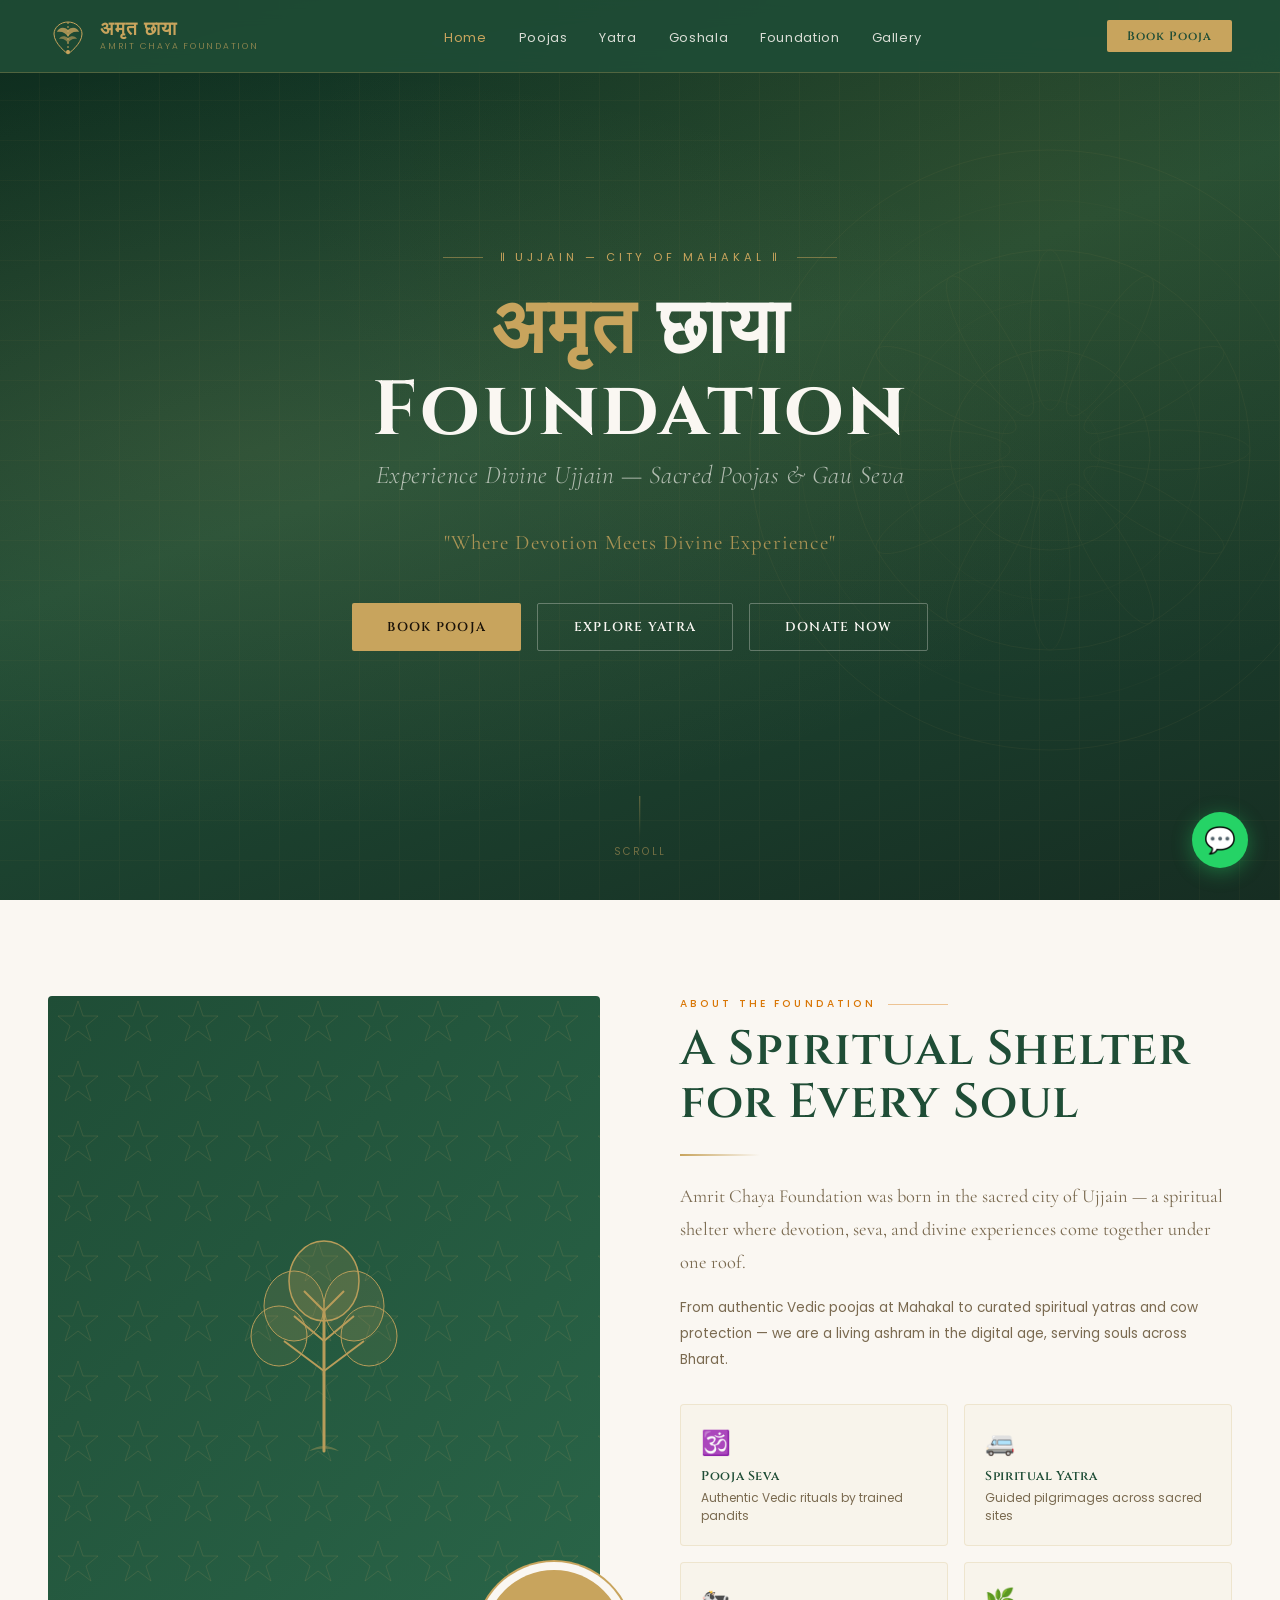
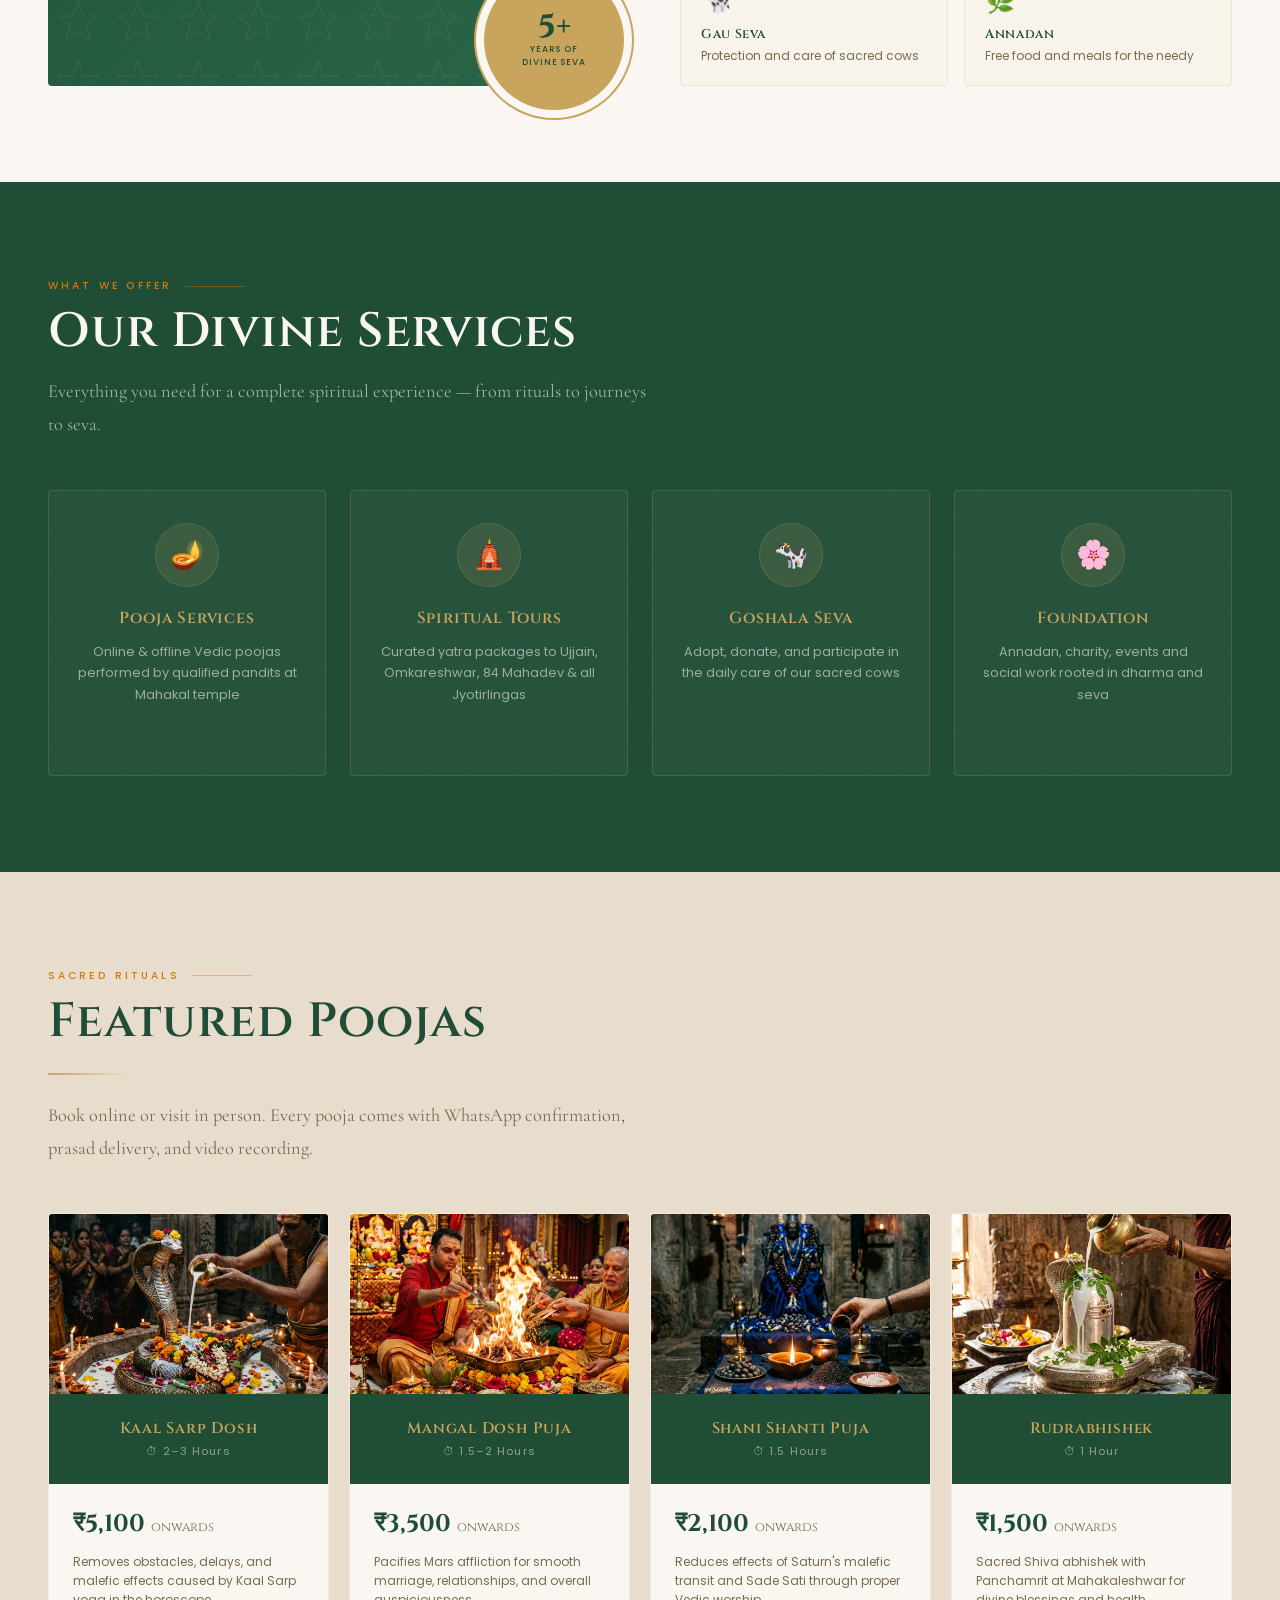
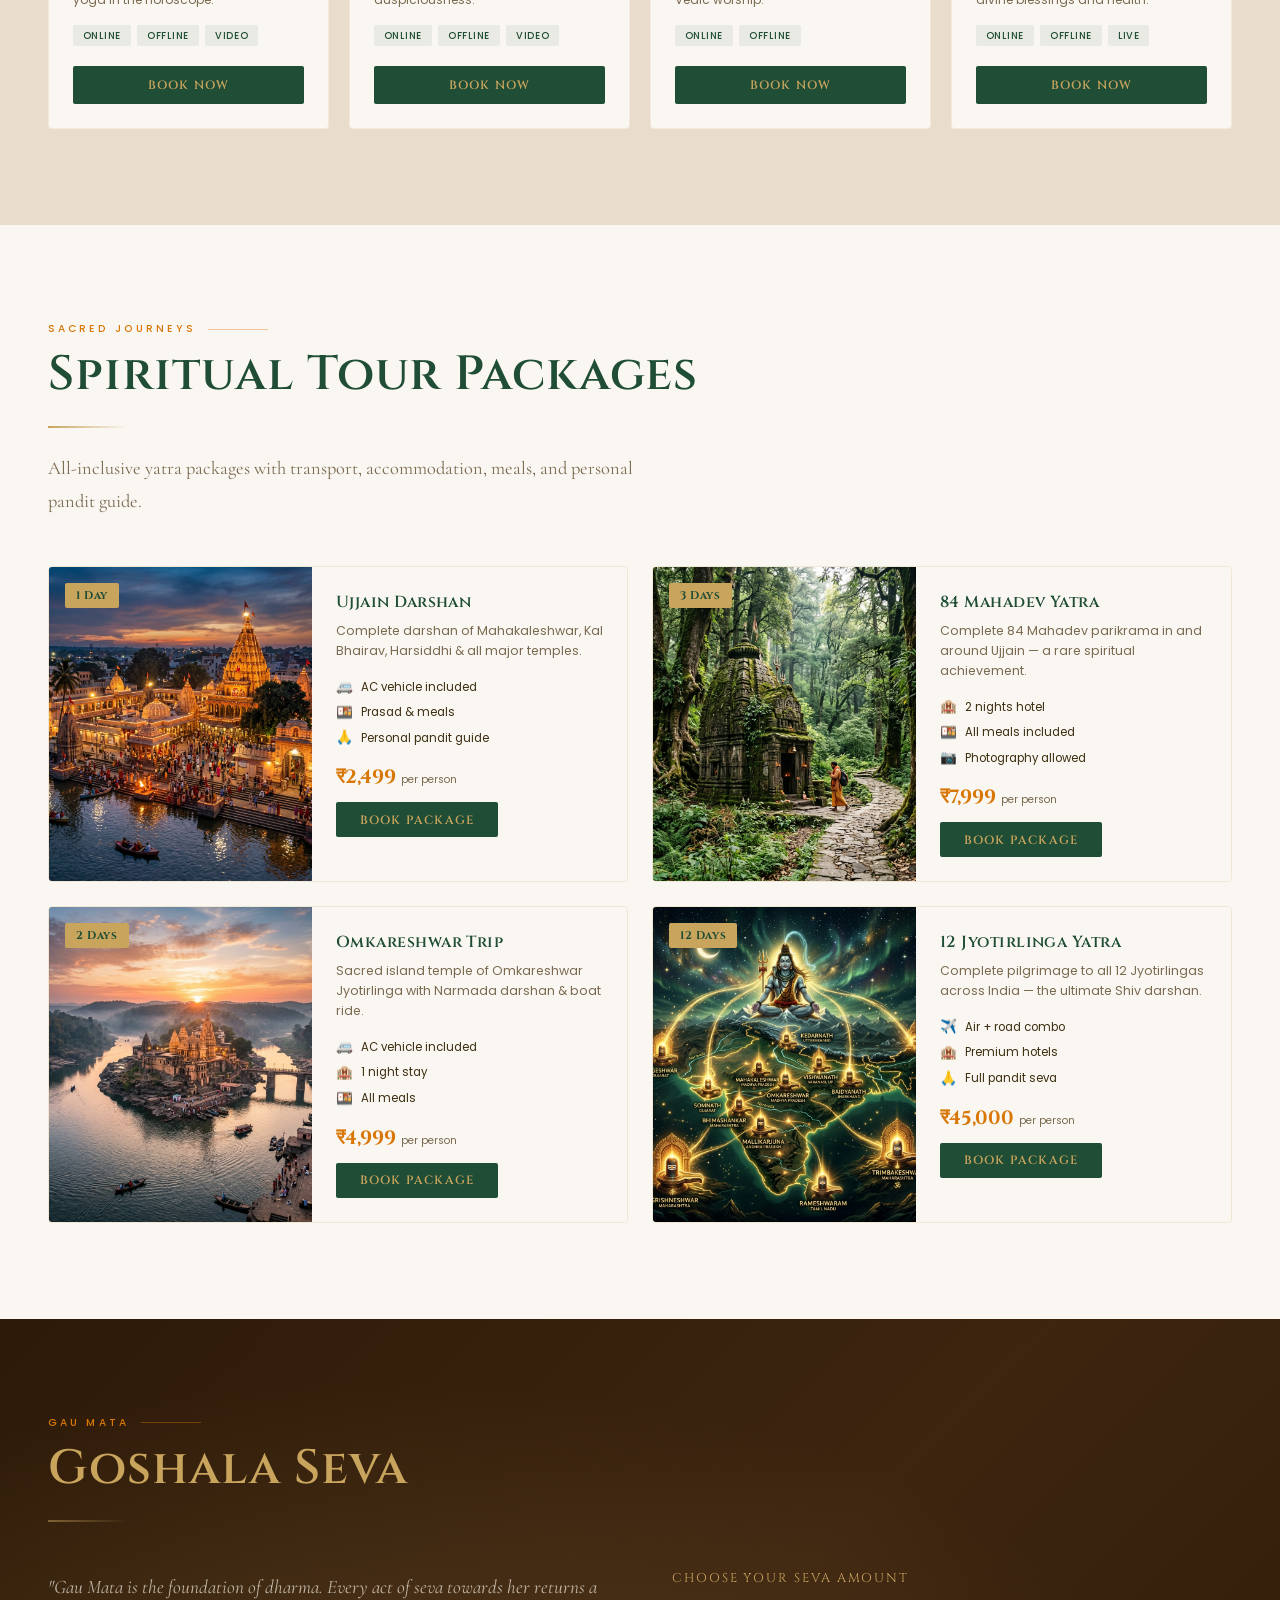
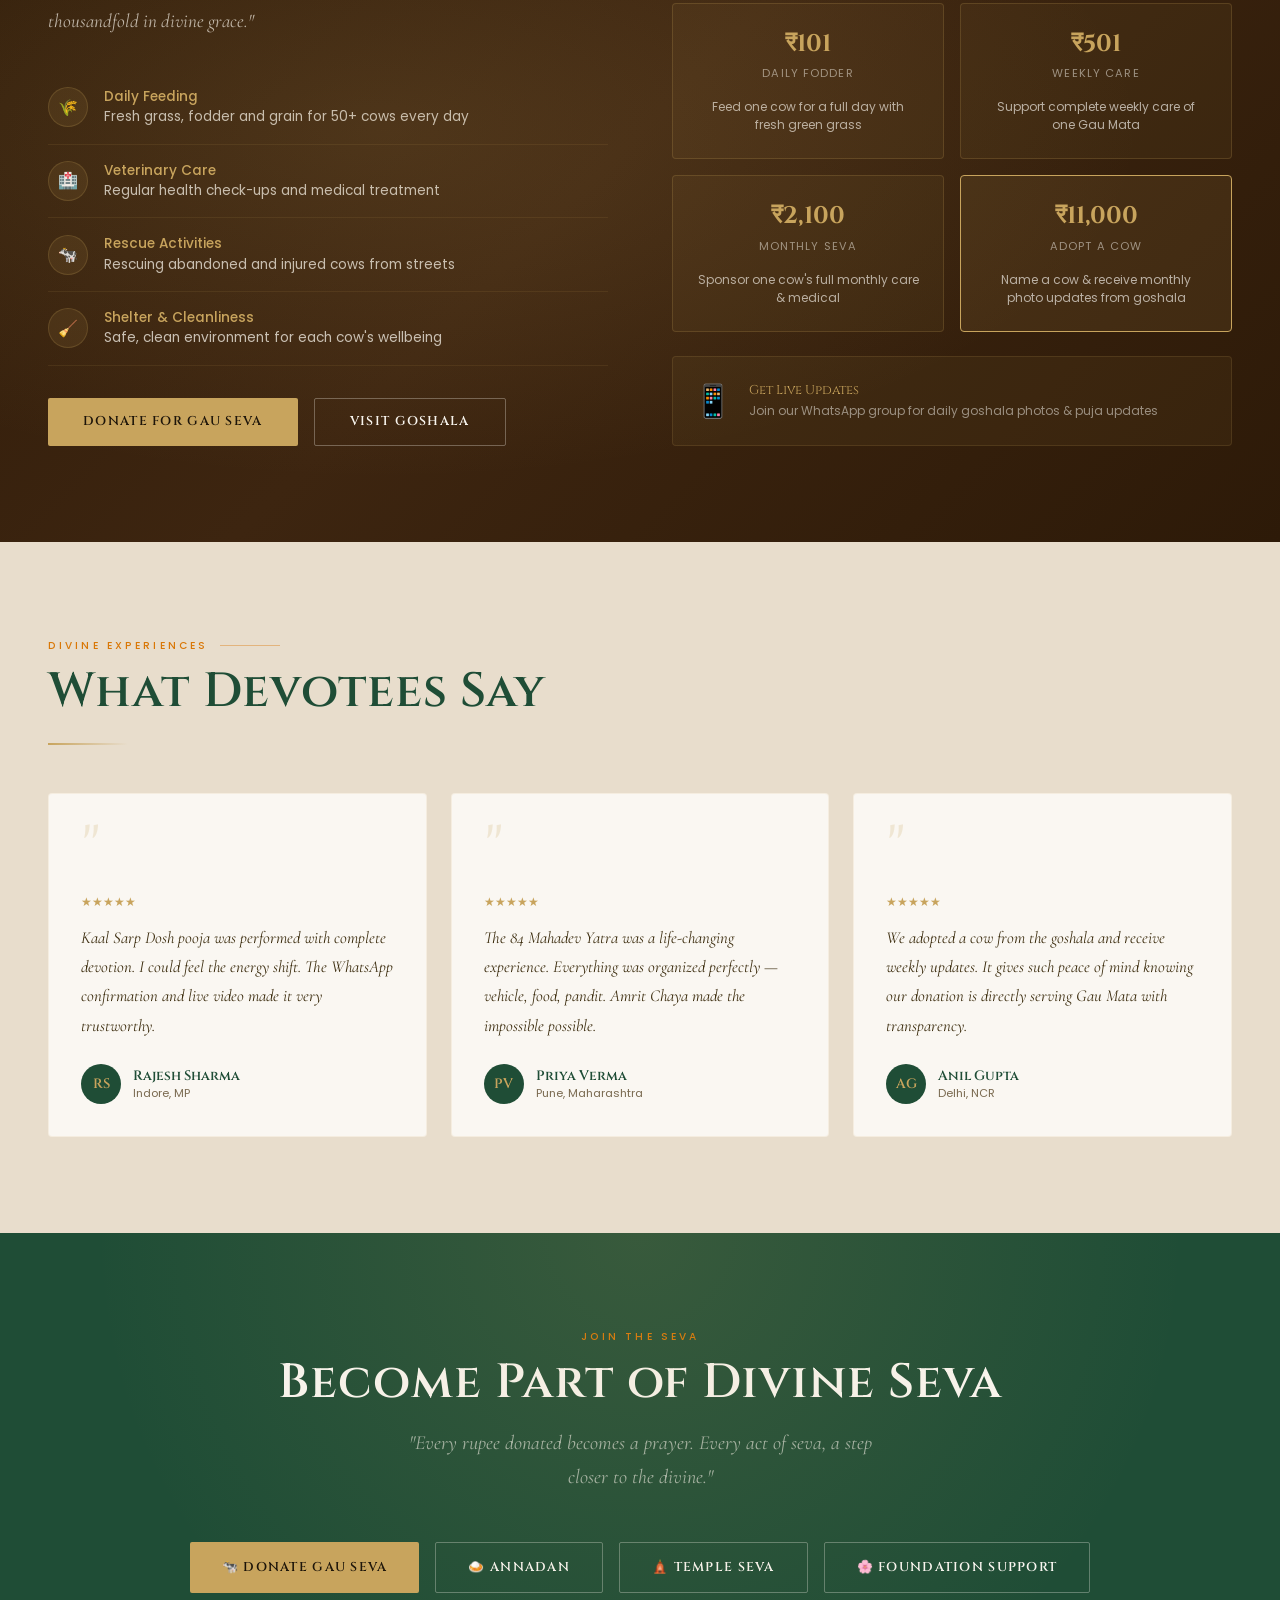
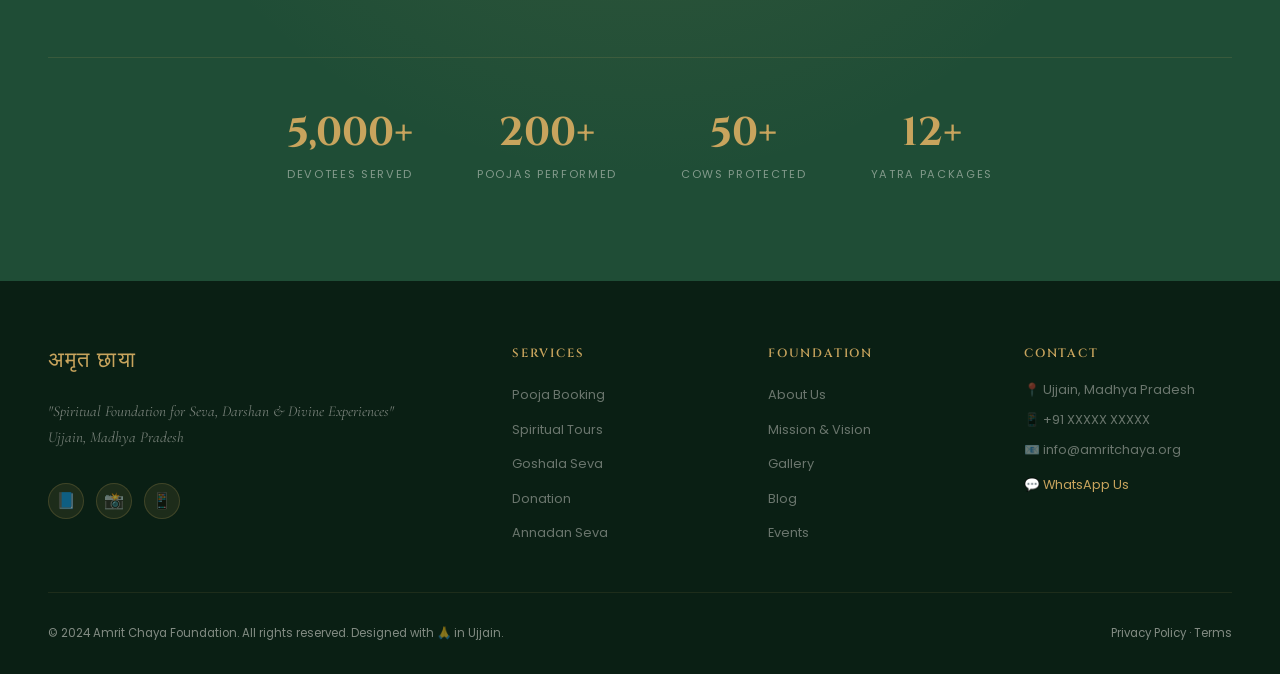
==== commit 85f74587: "feat: add responsive images to pooja cards and implement tour card backgrounds and gallery lightbox " ====
--- a/index.html
+++ b/index.html
@@ -190,6 +190,7 @@
     <p class="section-desc">Book online or visit in person. Every pooja comes with WhatsApp confirmation, prasad delivery, and video recording.</p>
     <div class="poojas-grid">
       <div class="pooja-card">
+        <div class="pooja-img-container"><img src="images/pooja_kaal_sarp.png" class="pooja-img" alt="Kaal Sarp Dosh"></div>
         <div class="pooja-card-header">
           <div class="pooja-name">Kaal Sarp Dosh</div>
           <div class="pooja-duration">⏱ 2–3 Hours</div>
@@ -206,6 +207,7 @@
         </div>
       </div>
       <div class="pooja-card">
+        <div class="pooja-img-container"><img src="images/pooja_mangal_dosh.png" class="pooja-img" alt="Mangal Dosh"></div>
         <div class="pooja-card-header">
           <div class="pooja-name">Mangal Dosh Puja</div>
           <div class="pooja-duration">⏱ 1.5–2 Hours</div>
@@ -222,6 +224,7 @@
         </div>
       </div>
       <div class="pooja-card">
+        <div class="pooja-img-container"><img src="images/pooja_shani_shanti.png" class="pooja-img" alt="Shani Shanti"></div>
         <div class="pooja-card-header">
           <div class="pooja-name">Shani Shanti Puja</div>
           <div class="pooja-duration">⏱ 1.5 Hours</div>
@@ -237,6 +240,7 @@
         </div>
       </div>
       <div class="pooja-card">
+        <div class="pooja-img-container"><img src="images/pooja_rudrabhishek.png" class="pooja-img" alt="Rudrabhishek"></div>
         <div class="pooja-card-header">
           <div class="pooja-name">Rudrabhishek</div>
           <div class="pooja-duration">⏱ 1 Hour</div>
@@ -265,10 +269,9 @@
     <p class="section-desc">All-inclusive yatra packages with transport, accommodation, meals, and personal pandit guide.</p>
     <div class="tours-grid">
       <div class="tour-card">
-        <div class="tour-img">
+        <div class="tour-img" style="background: url('images/tour_ujjain.png') center/cover;">
           <span class="tour-days-badge">1 Day</span>
-          🛕
-        </div>
+          </div>
         <div class="tour-info">
           <div class="tour-name">Ujjain Darshan</div>
           <p class="tour-desc">Complete darshan of Mahakaleshwar, Kal Bhairav, Harsiddhi & all major temples.</p>
@@ -282,10 +285,9 @@
         </div>
       </div>
       <div class="tour-card">
-        <div class="tour-img">
+        <div class="tour-img" style="background: url('images/tour_84_mahadev.png') center/cover;">
           <span class="tour-days-badge">3 Days</span>
-          🗺️
-        </div>
+          </div>
         <div class="tour-info">
           <div class="tour-name">84 Mahadev Yatra</div>
           <p class="tour-desc">Complete 84 Mahadev parikrama in and around Ujjain — a rare spiritual achievement.</p>
@@ -299,10 +301,9 @@
         </div>
       </div>
       <div class="tour-card">
-        <div class="tour-img">
+        <div class="tour-img" style="background: url('images/tour_omkareshwar.png') center/cover;">
           <span class="tour-days-badge">2 Days</span>
-          🌊
-        </div>
+          </div>
         <div class="tour-info">
           <div class="tour-name">Omkareshwar Trip</div>
           <p class="tour-desc">Sacred island temple of Omkareshwar Jyotirlinga with Narmada darshan & boat ride.</p>
@@ -316,10 +317,9 @@
         </div>
       </div>
       <div class="tour-card">
-        <div class="tour-img">
+        <div class="tour-img" style="background: url('images/tour_12_jyotirlinga.png') center/cover;">
           <span class="tour-days-badge">12 Days</span>
-          ✨
-        </div>
+          </div>
         <div class="tour-info">
           <div class="tour-name">12 Jyotirlinga Yatra</div>
           <p class="tour-desc">Complete pilgrimage to all 12 Jyotirlingas across India — the ultimate Shiv darshan.</p>
--- a/style.css
+++ b/style.css
@@ -457,6 +457,9 @@
     transition: all 0.3s;
   }
   .pooja-card:hover { transform: translateY(-4px); box-shadow: 0 20px 40px rgba(31,77,54,0.12); }
+  .pooja-img-container { height: 180px; overflow: hidden; }
+  .pooja-img { width: 100%; height: 100%; object-fit: cover; transition: transform 0.5s; }
+  .pooja-card:hover .pooja-img { transform: scale(1.05); }
   .pooja-card-header {
     background: var(--forest);
     padding: 1.5rem;
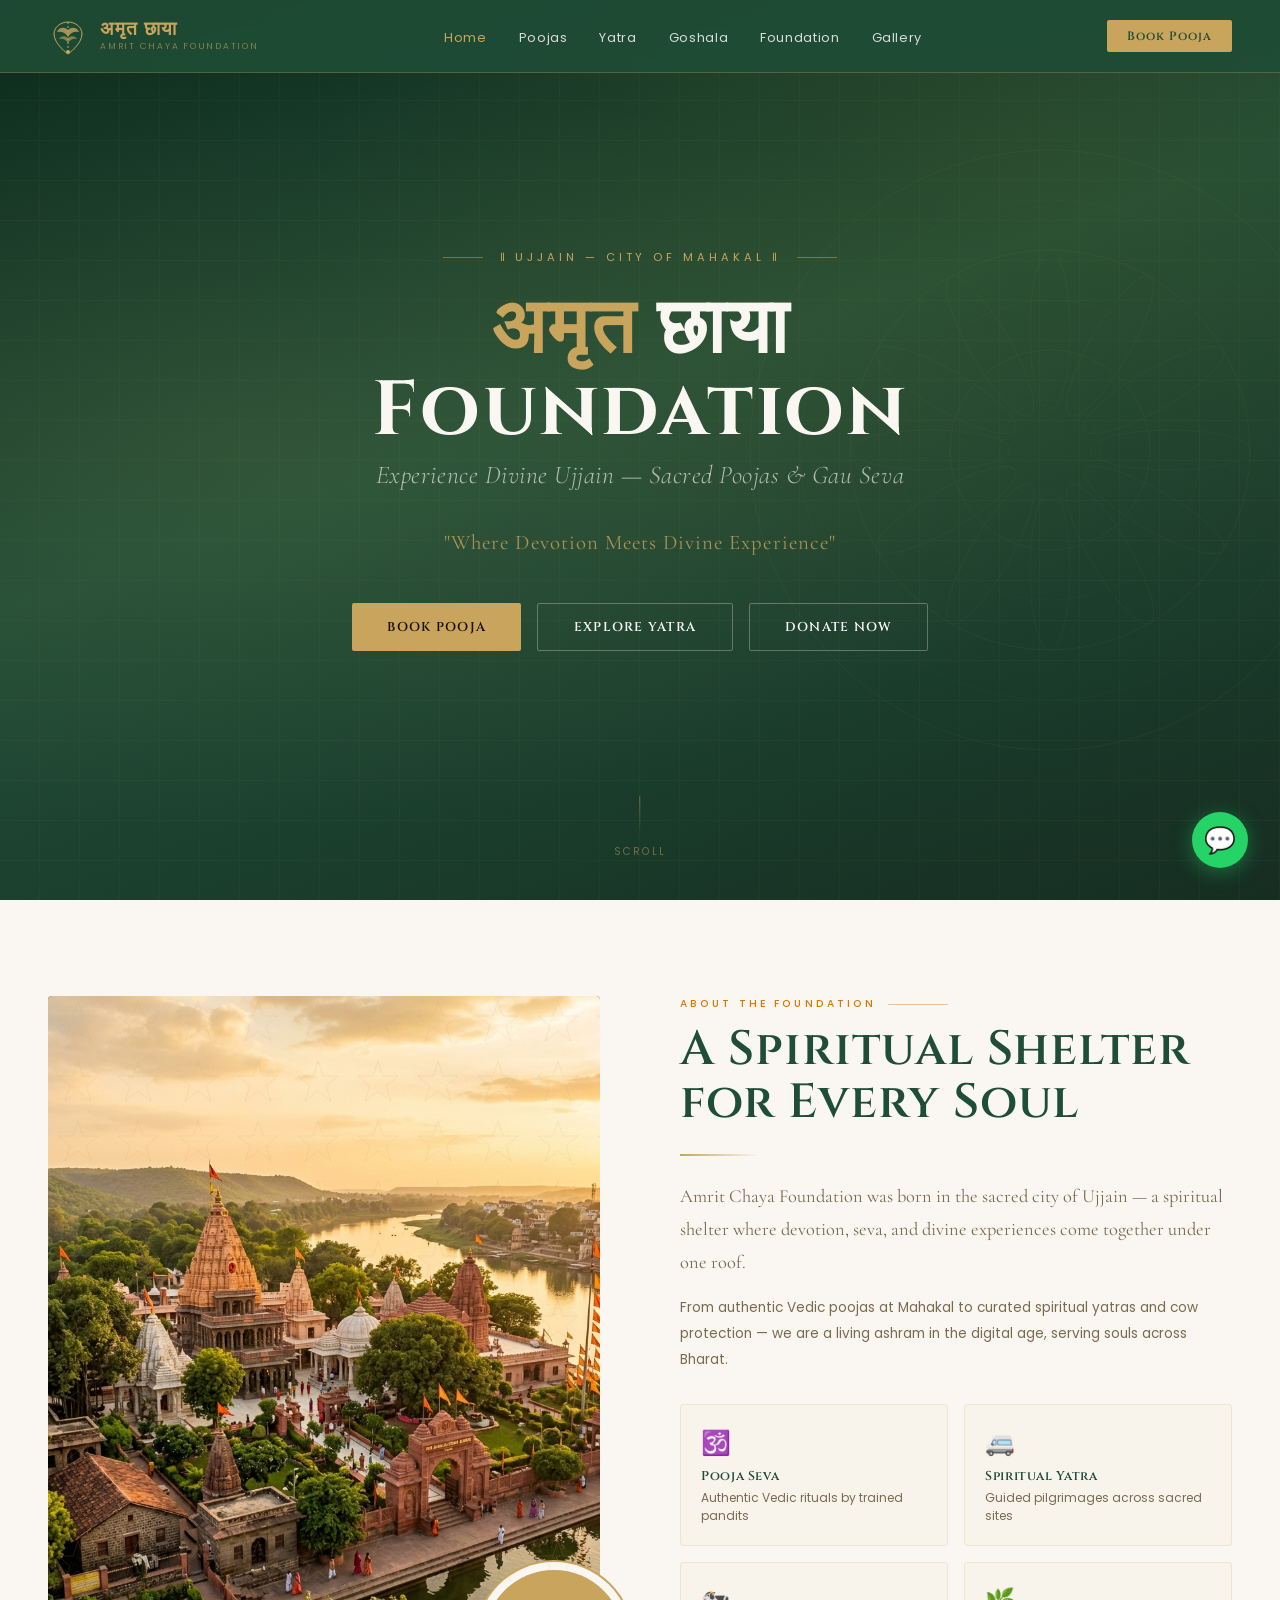
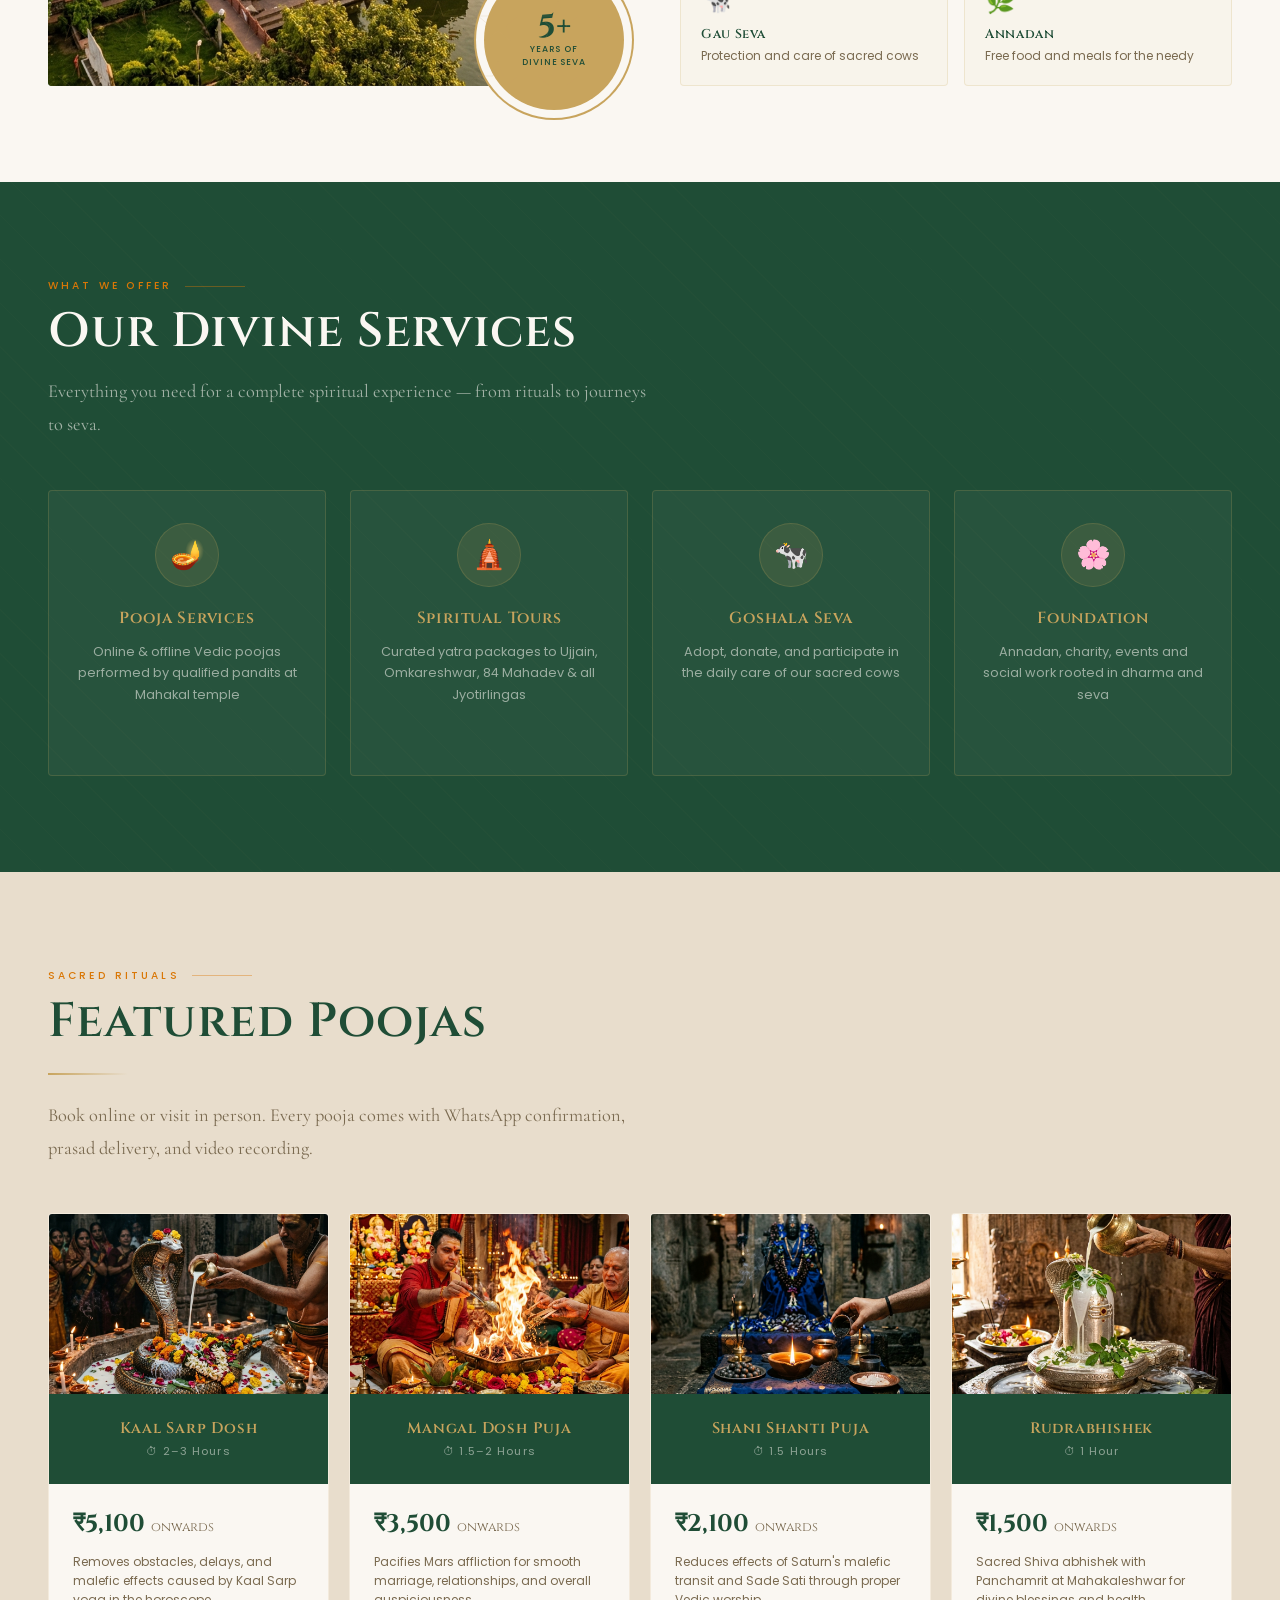
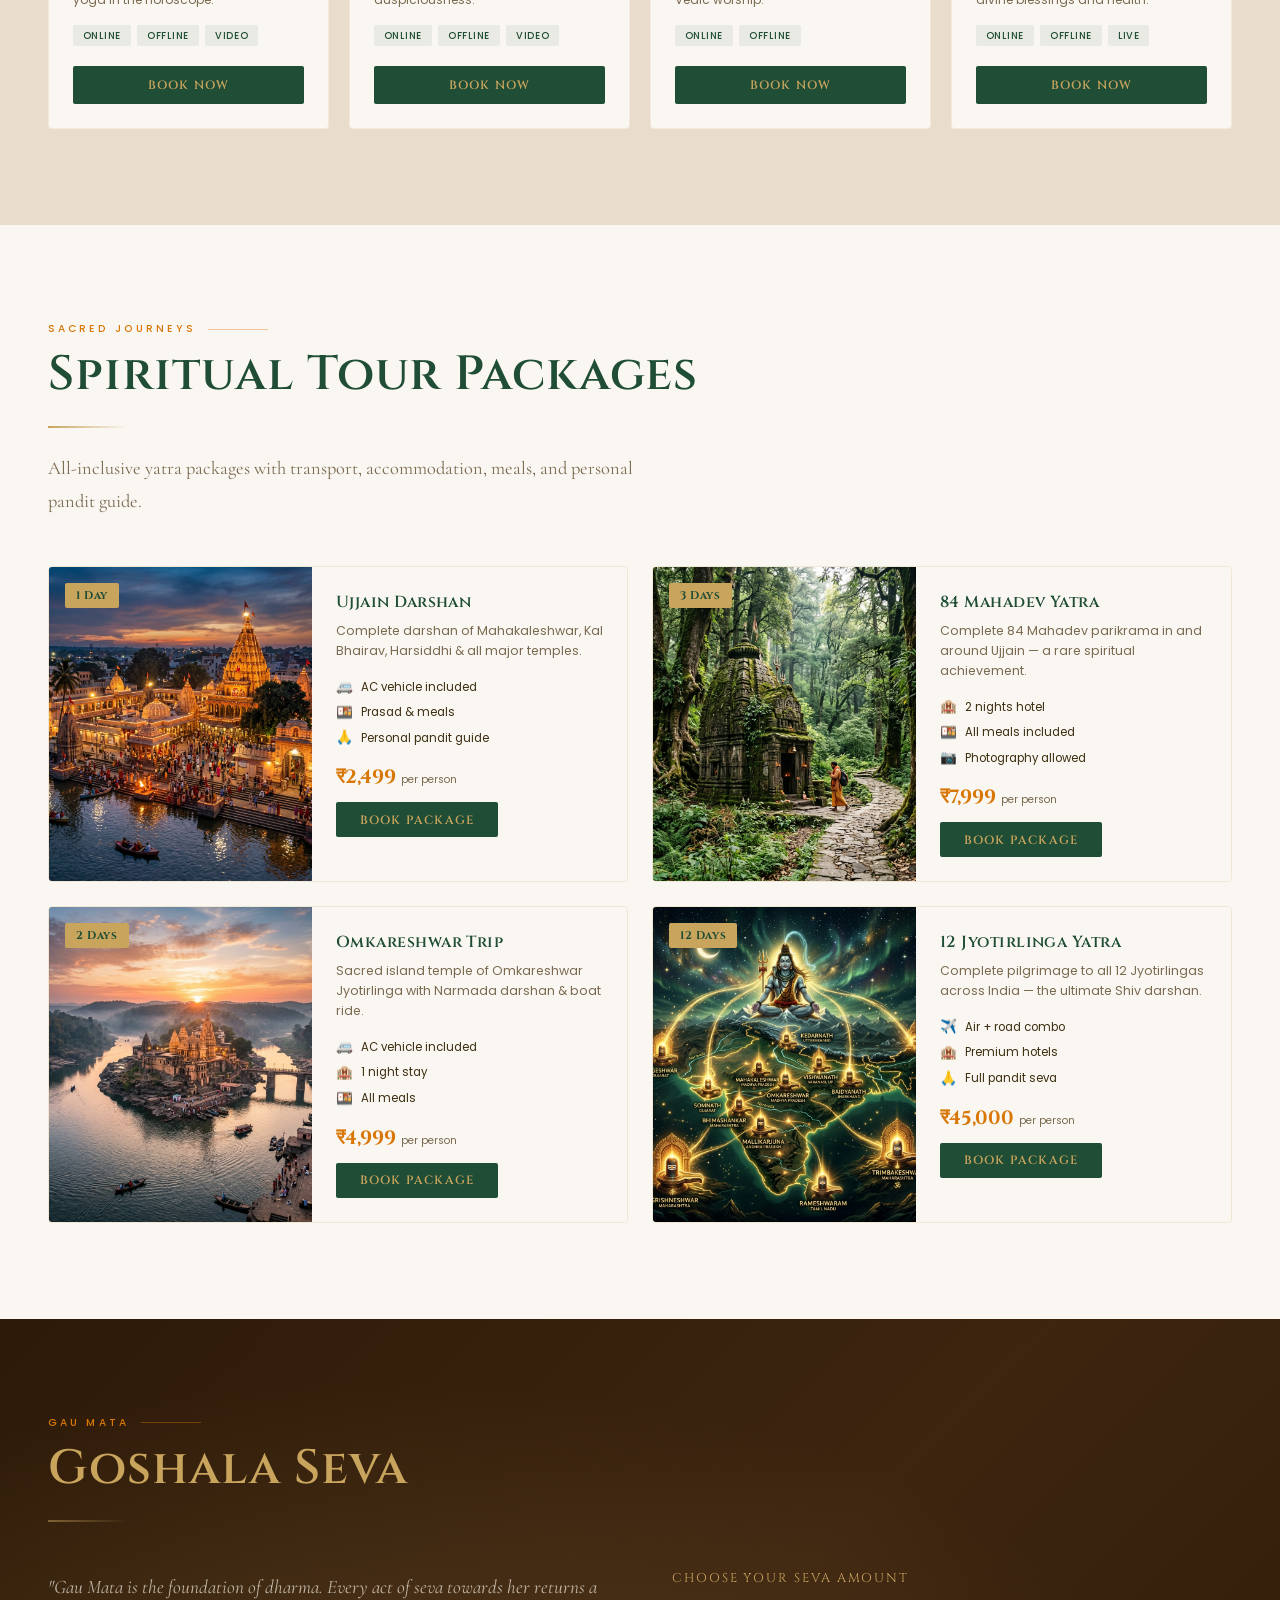
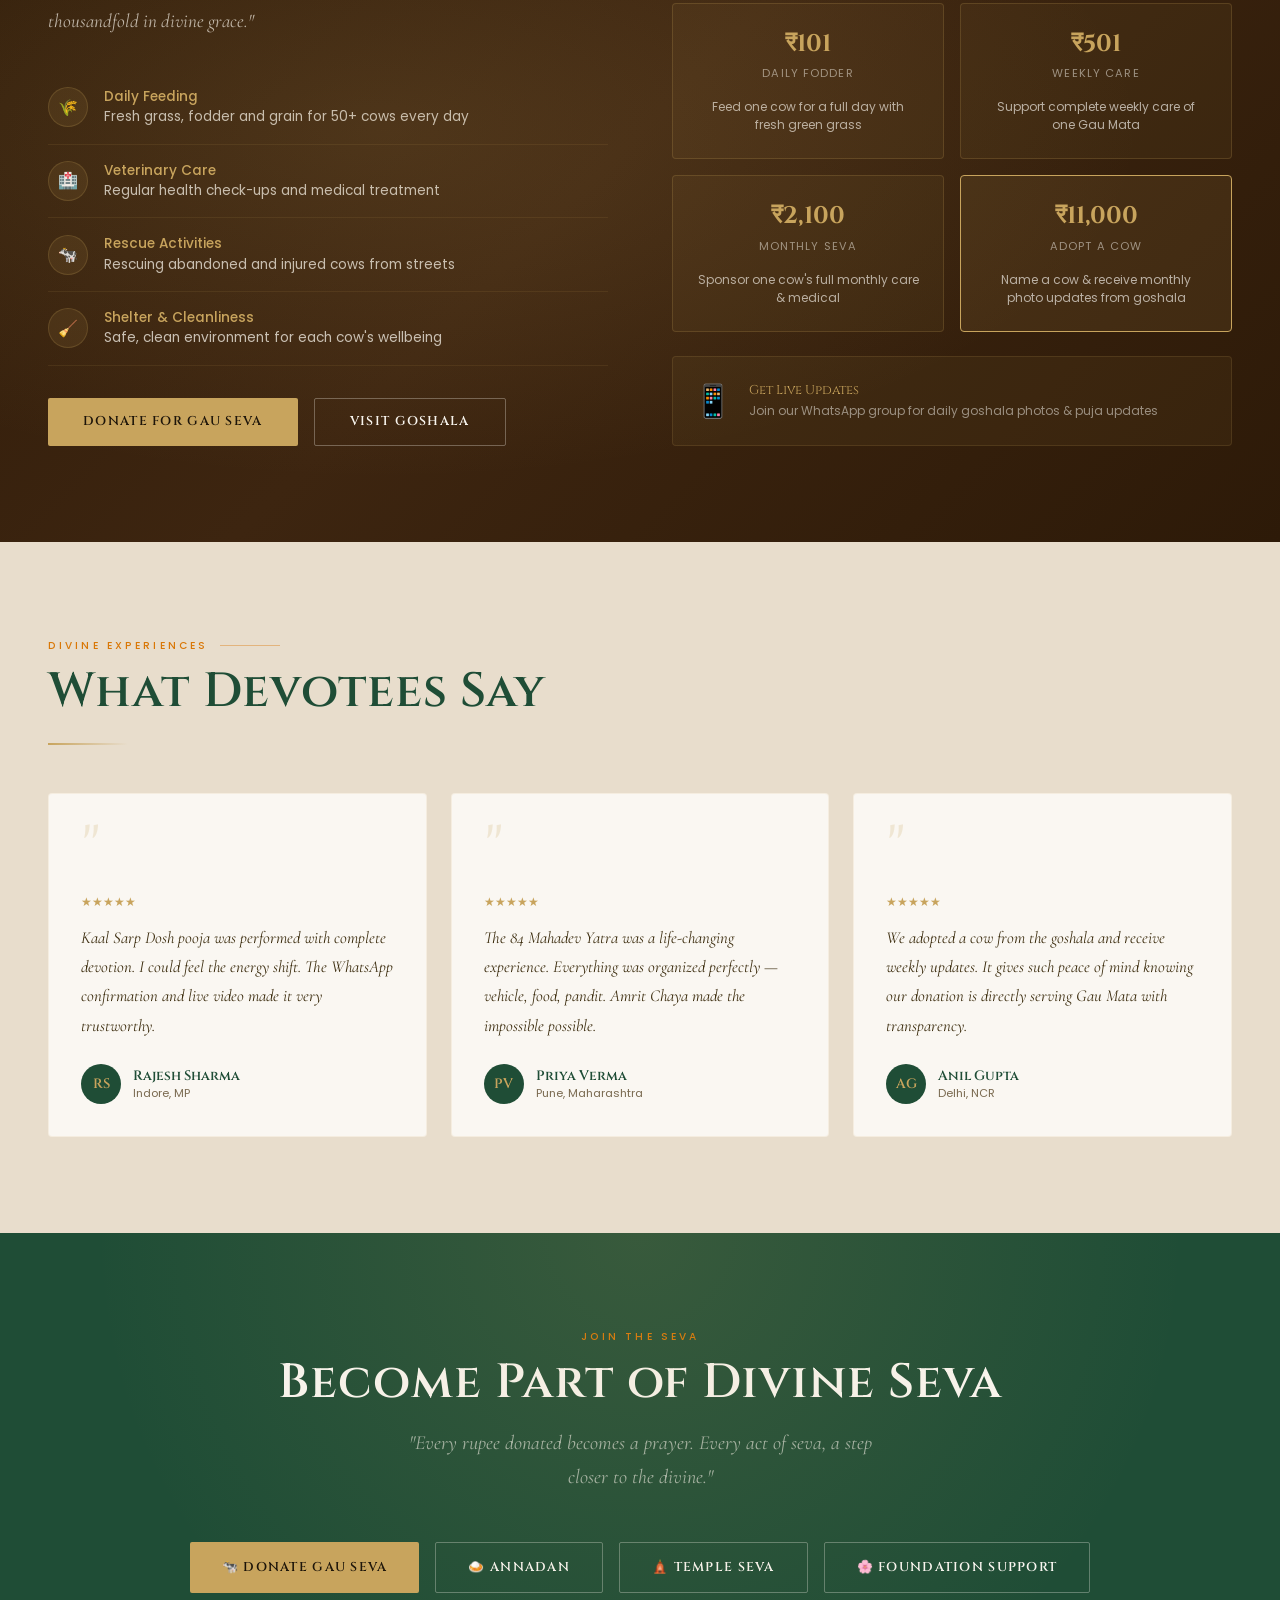
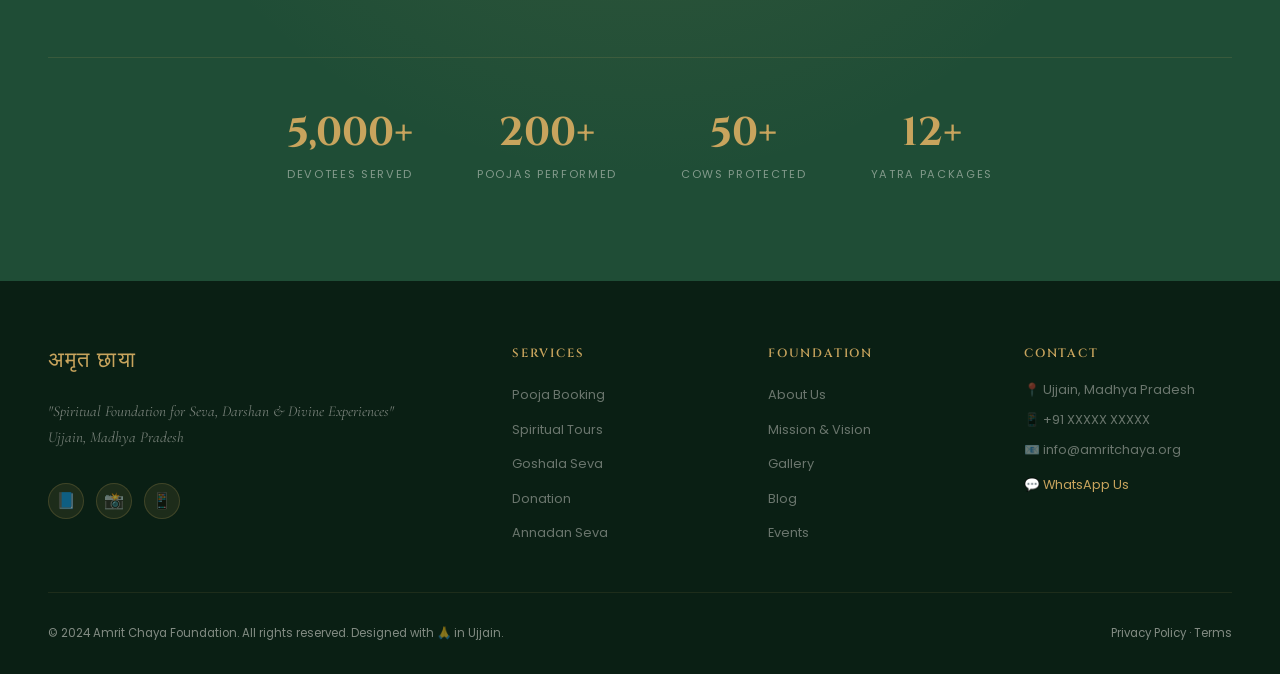
==== commit e463fe38: "chnages" ====
--- a/index.html
+++ b/index.html
@@ -89,19 +89,8 @@
     <div class="about-grid">
       <div class="about-visual">
         <div class="about-img-frame">
-          <div class="about-img-overlay"></div>
-          <svg class="about-img-tree" width="180" height="260" viewBox="0 0 180 260" fill="none" xmlns="http://www.w3.org/2000/svg">
-            <path d="M90 240 L90 100" stroke="#C8A45D" stroke-width="3" stroke-linecap="round"/>
-            <path d="M90 100 L70 80 M90 100 L110 80" stroke="#C8A45D" stroke-width="2"/>
-            <path d="M90 130 L60 105 M90 130 L120 105" stroke="#C8A45D" stroke-width="2"/>
-            <path d="M90 160 L50 130 M90 160 L130 130" stroke="#C8A45D" stroke-width="2"/>
-            <ellipse cx="90" cy="70" rx="35" ry="40" fill="rgba(200,164,93,0.2)" stroke="#C8A45D" stroke-width="1.5"/>
-            <ellipse cx="60" cy="95" rx="30" ry="35" fill="rgba(200,164,93,0.15)" stroke="#C8A45D" stroke-width="1"/>
-            <ellipse cx="120" cy="95" rx="30" ry="35" fill="rgba(200,164,93,0.15)" stroke="#C8A45D" stroke-width="1"/>
-            <ellipse cx="45" cy="125" rx="28" ry="30" fill="rgba(200,164,93,0.1)" stroke="#C8A45D" stroke-width="1"/>
-            <ellipse cx="135" cy="125" rx="28" ry="30" fill="rgba(200,164,93,0.1)" stroke="#C8A45D" stroke-width="1"/>
-            <path d="M75 240 Q90 230 105 240 Q90 235 75 240Z" fill="#C8A45D" opacity="0.4"/>
-          </svg>
+          <img src="images/about_hero_bg.png" alt="Spiritual Shelter" style="width: 100%; height: 100%; object-fit: cover; position: absolute; inset: 0;">
+          <div class="about-img-overlay" style="z-index: 2;"></div>
         </div>
         <div class="about-badge">
           <div class="about-badge-num">5+</div>
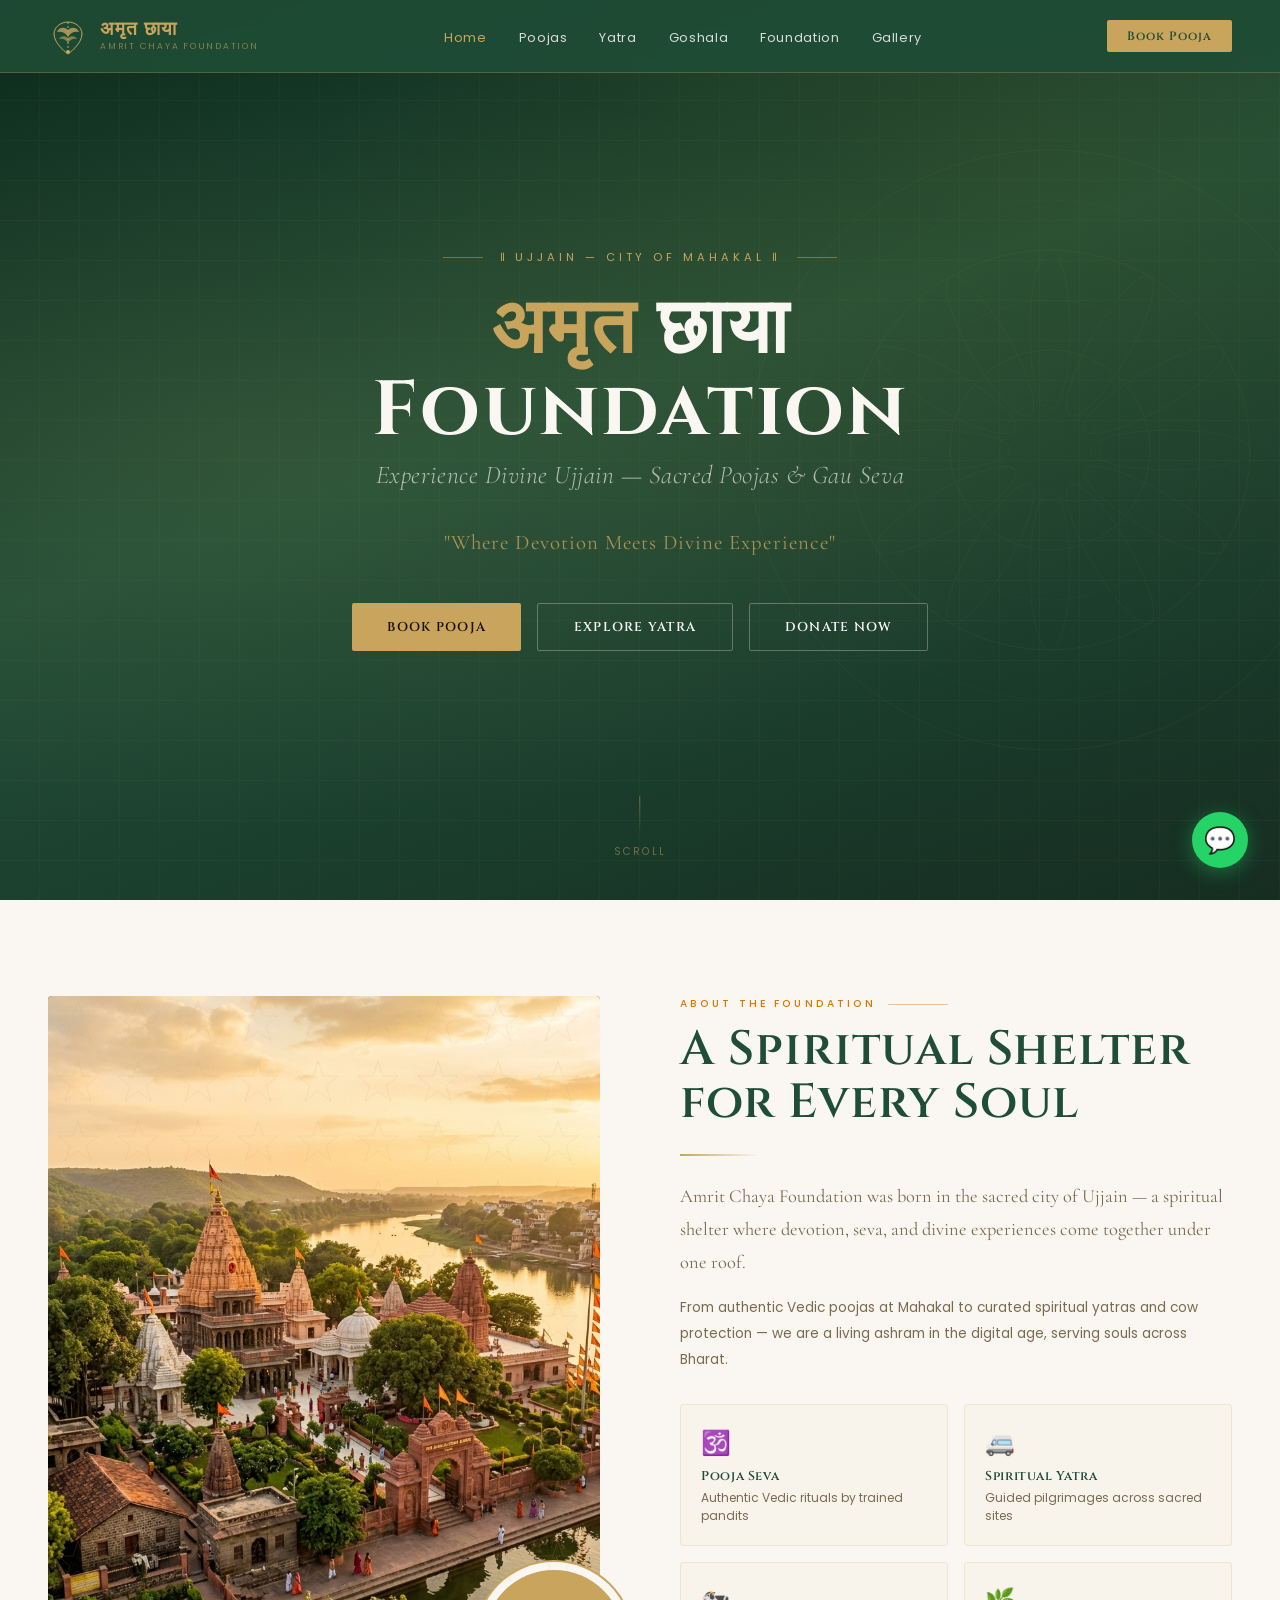
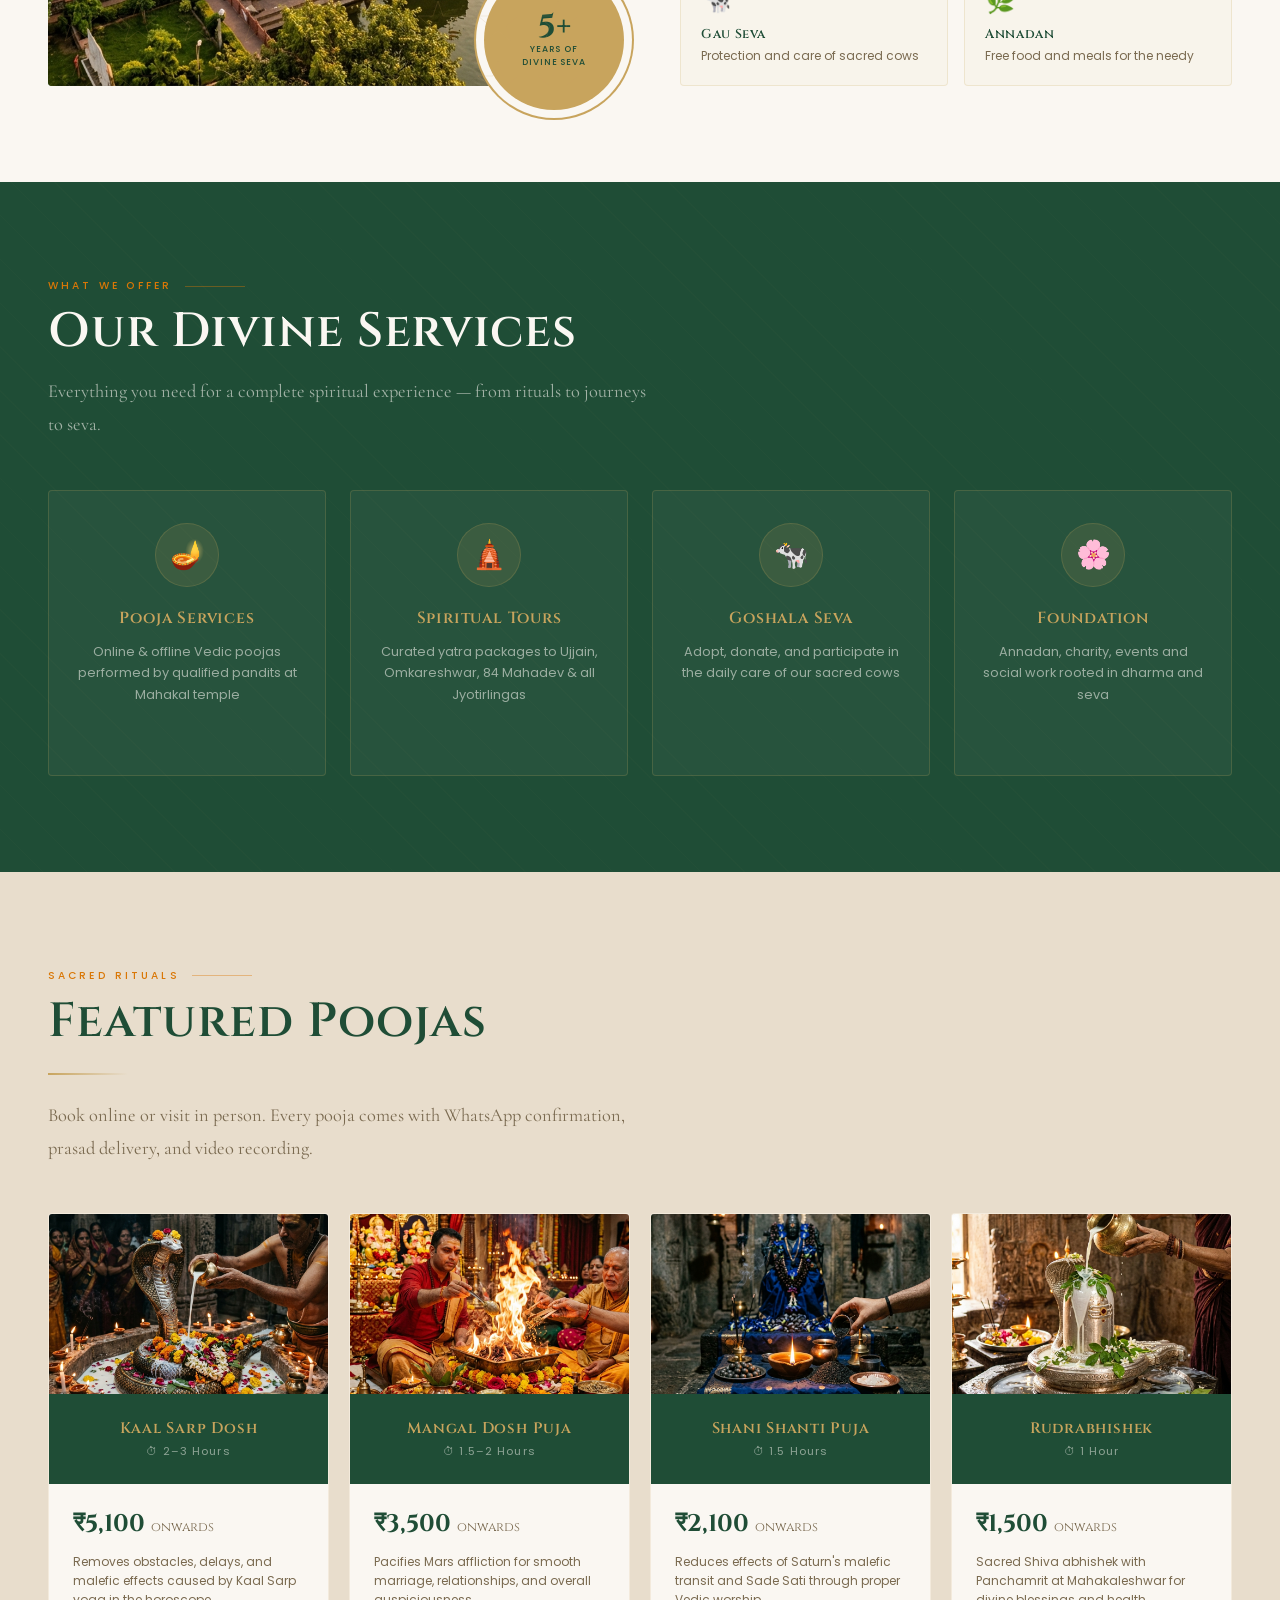
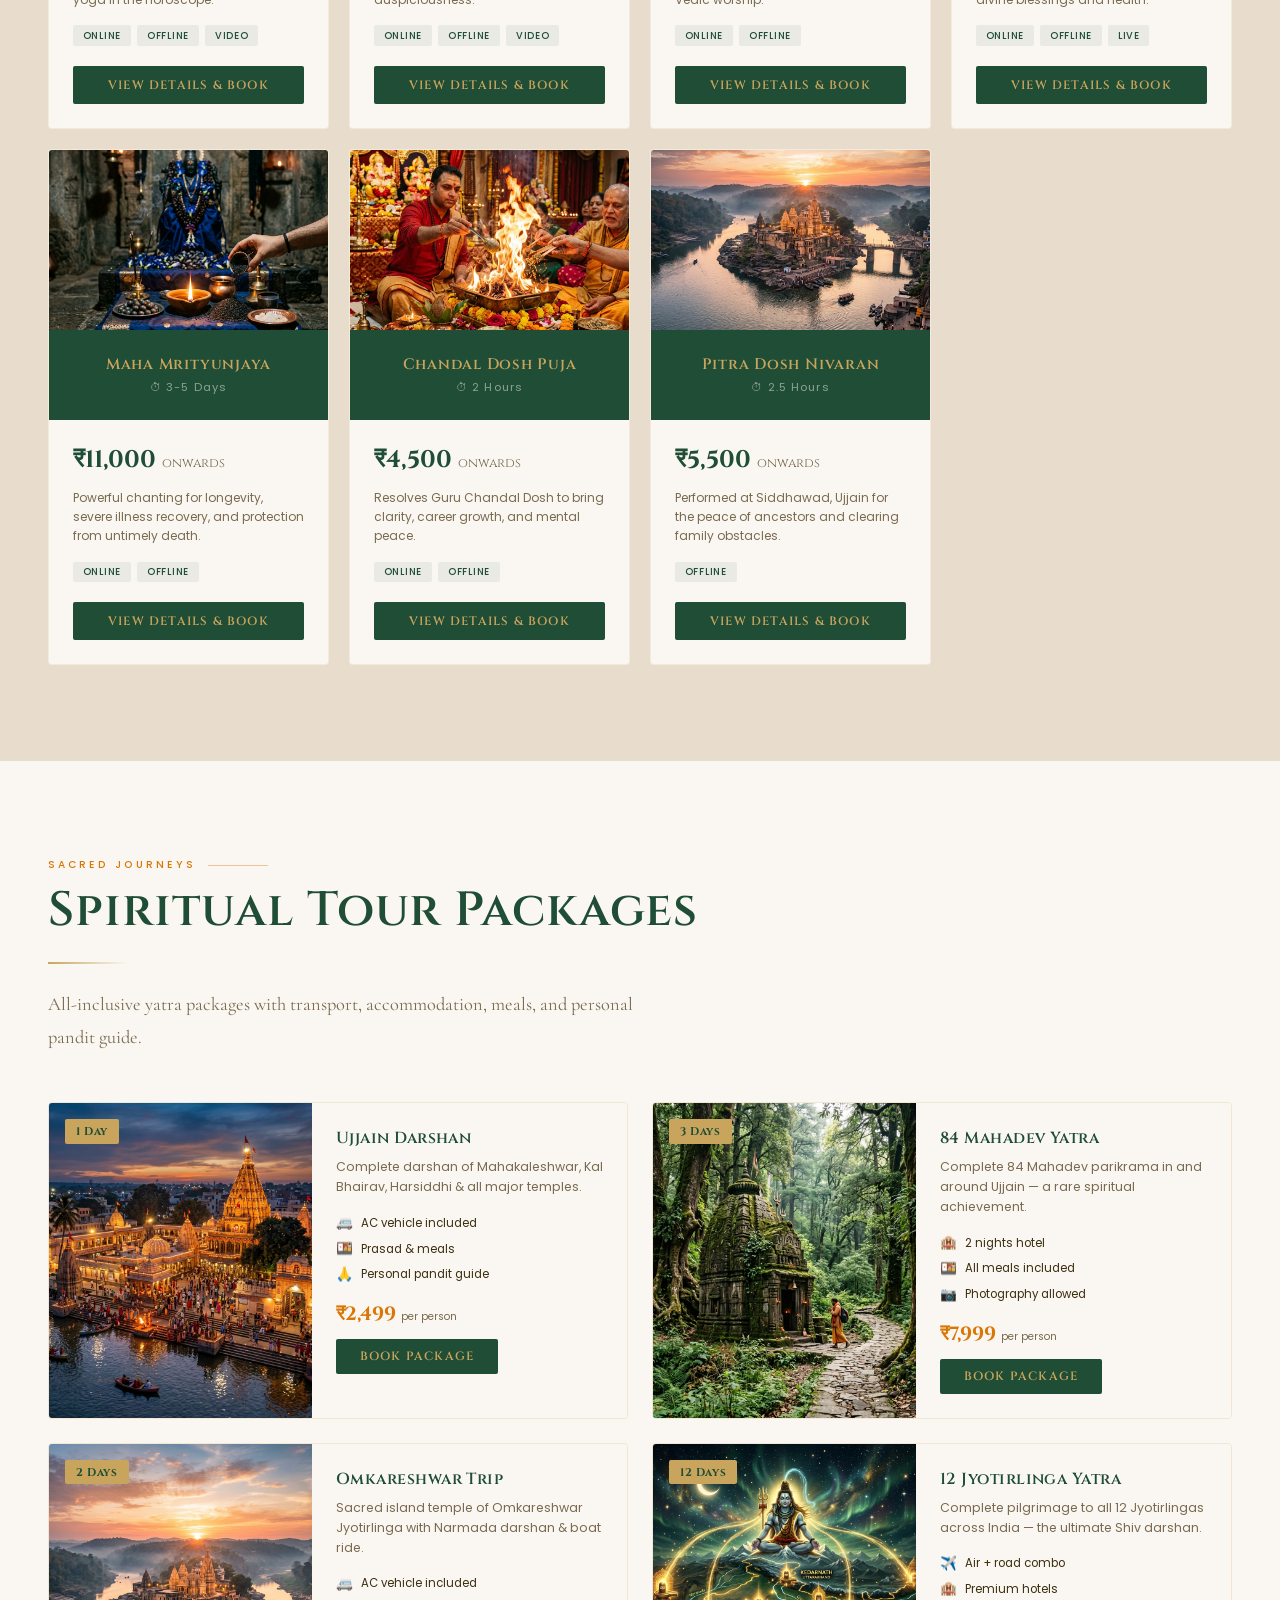
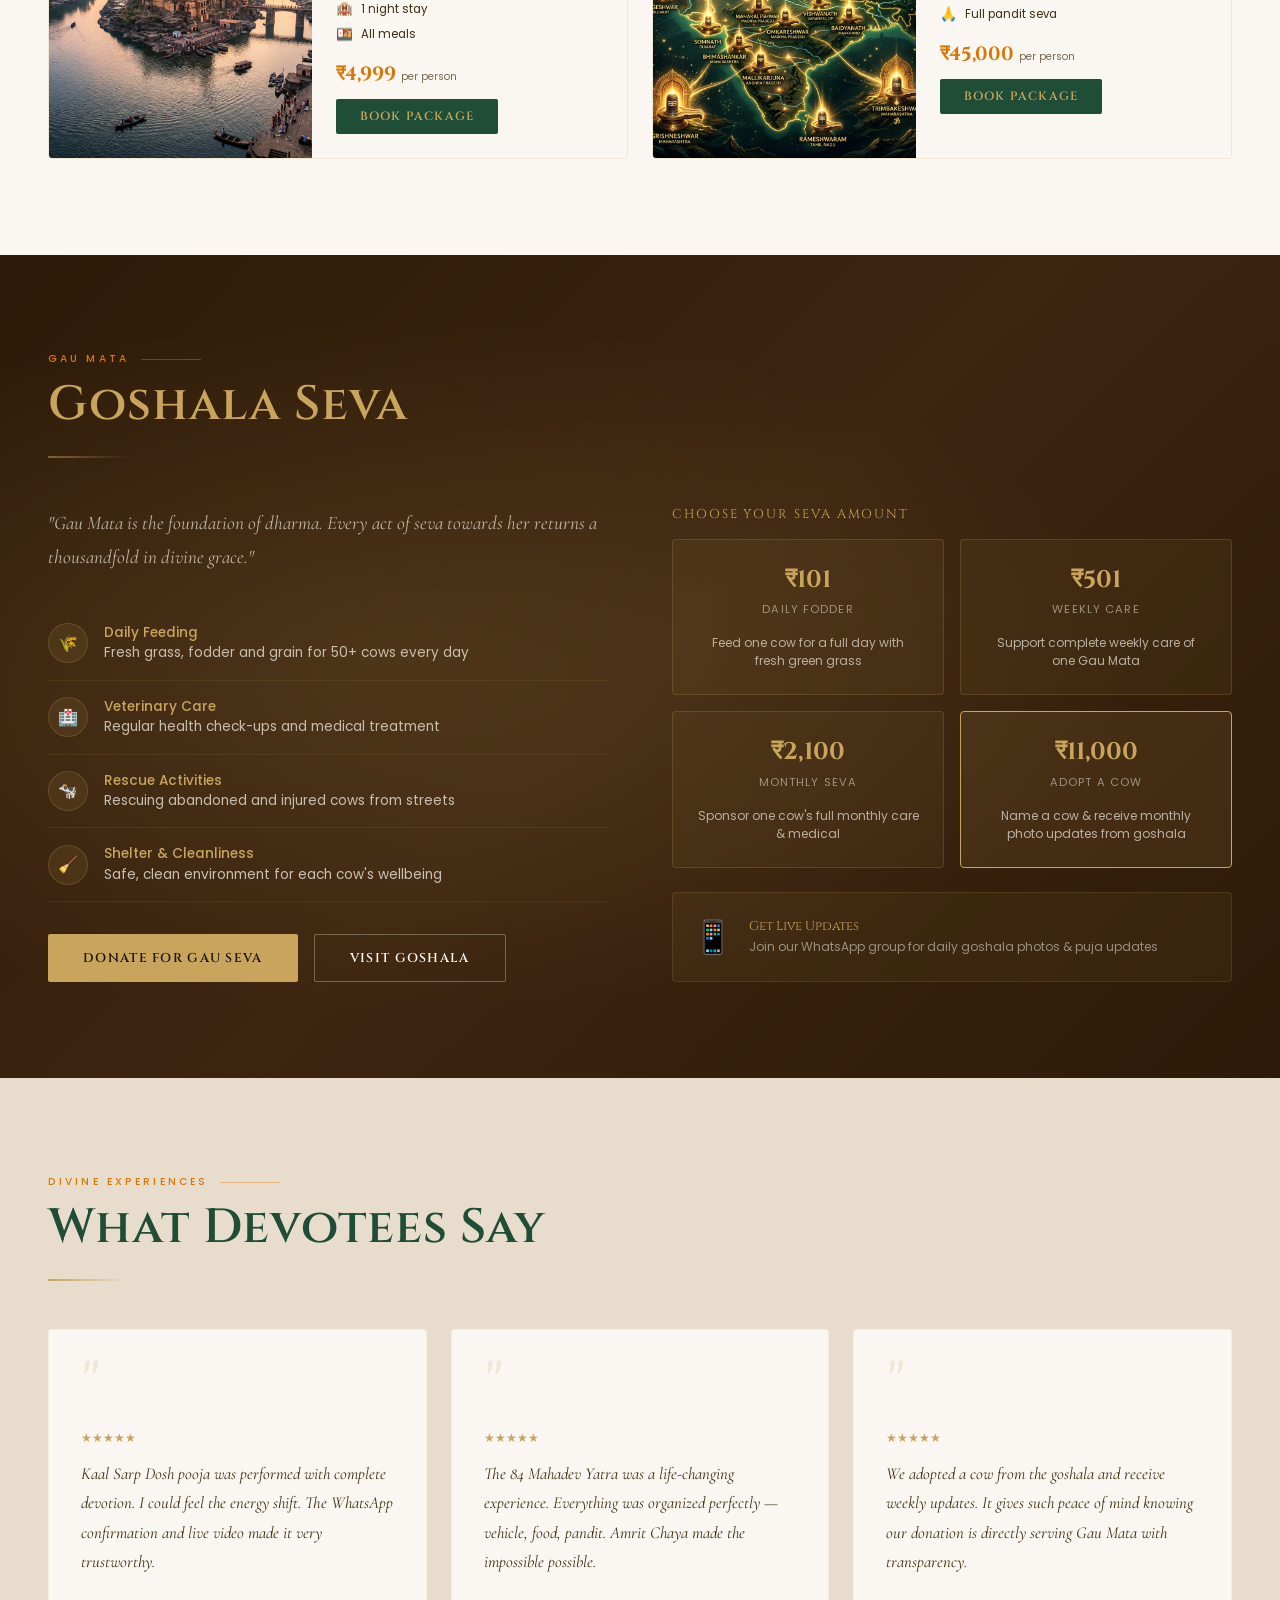
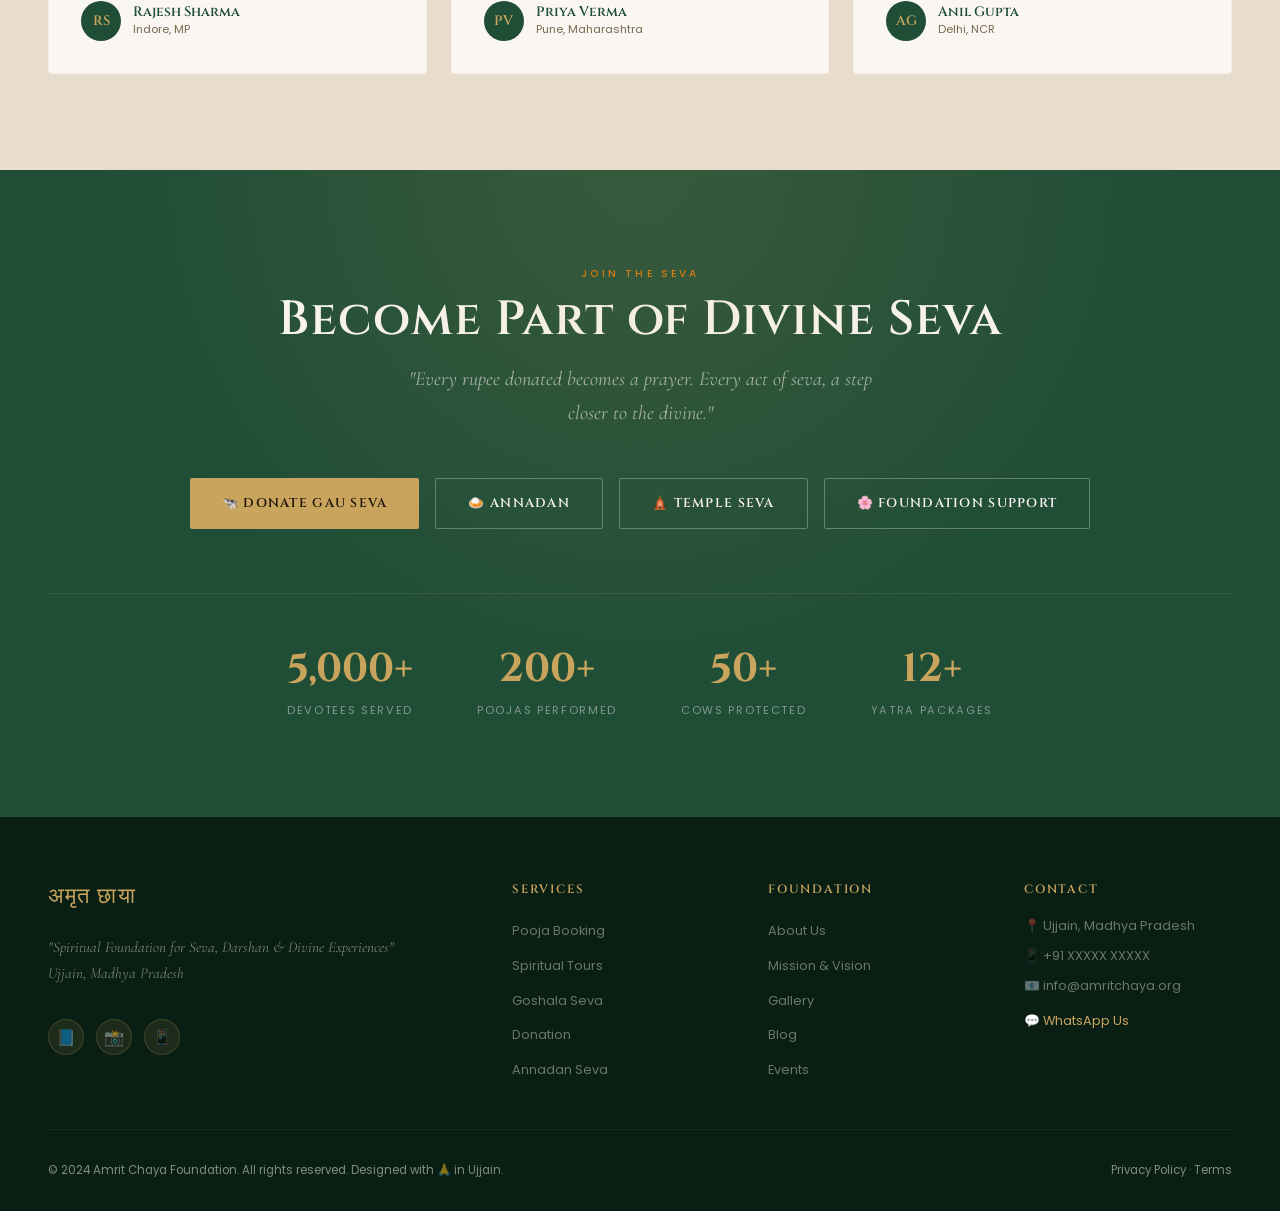
==== commit c462f9dd: "feat: implement dynamic pooja details page with automated booking infrastructure and data management" ====
--- a/index.html
+++ b/index.html
@@ -192,7 +192,7 @@
             <span class="pooja-tag">Offline</span>
             <span class="pooja-tag">Video</span>
           </div>
-          <button class="btn-book" onclick="window.location.href='pooja.html'">Book Now</button>
+          <button class="btn-book" onclick="window.location.href='pooja_details.html?id=kaal_sarp'">View Details & Book</button>
         </div>
       </div>
       <div class="pooja-card">
@@ -209,7 +209,7 @@
             <span class="pooja-tag">Offline</span>
             <span class="pooja-tag">Video</span>
           </div>
-          <button class="btn-book" onclick="window.location.href='pooja.html'">Book Now</button>
+          <button class="btn-book" onclick="window.location.href='pooja_details.html?id=mangal_dosh'">View Details & Book</button>
         </div>
       </div>
       <div class="pooja-card">
@@ -225,7 +225,7 @@
             <span class="pooja-tag">Online</span>
             <span class="pooja-tag">Offline</span>
           </div>
-          <button class="btn-book" onclick="window.location.href='pooja.html'">Book Now</button>
+          <button class="btn-book" onclick="window.location.href='pooja_details.html?id=shani_shanti'">View Details & Book</button>
         </div>
       </div>
       <div class="pooja-card">
@@ -242,14 +242,68 @@
             <span class="pooja-tag">Offline</span>
             <span class="pooja-tag">Live</span>
           </div>
-          <button class="btn-book" onclick="window.location.href='pooja.html'">Book Now</button>
-        </div>
-      </div>
-    </div>
-  </div>
-</section>
-
-<!-- TOURS -->
+          <button class="btn-book" onclick="window.location.href='pooja_details.html?id=rudrabhishek'">View Details & Book</button>
+        </div>
+      </div>
+
+      <div class="pooja-card">
+        <div class="pooja-img-container">
+          <img src="images/pooja_shani_shanti.png" class="pooja-img" alt="Maha Mrityunjaya">
+        </div>
+        <div class="pooja-card-header">
+          <div class="pooja-name">Maha Mrityunjaya</div>
+          <div class="pooja-duration">⏱ 3-5 Days</div>
+        </div>
+        <div class="pooja-card-body">
+          <div class="pooja-price">₹11,000 <span>onwards</span></div>
+          <p class="pooja-benefit">Powerful chanting for longevity, severe illness recovery, and protection from untimely death.</p>
+          <div class="pooja-tags">
+            <span class="pooja-tag">Online</span>
+            <span class="pooja-tag">Offline</span>
+          </div>
+          <button class="btn-book" onclick="window.location.href='pooja_details.html?id=maha_mrityunjaya'">View Details & Book</button>
+        </div>
+      </div>
+      <div class="pooja-card">
+        <div class="pooja-img-container">
+          <img src="images/pooja_mangal_dosh.png" class="pooja-img" alt="Chandal Dosh Puja">
+        </div>
+        <div class="pooja-card-header">
+          <div class="pooja-name">Chandal Dosh Puja</div>
+          <div class="pooja-duration">⏱ 2 Hours</div>
+        </div>
+        <div class="pooja-card-body">
+          <div class="pooja-price">₹4,500 <span>onwards</span></div>
+          <p class="pooja-benefit">Resolves Guru Chandal Dosh to bring clarity, career growth, and mental peace.</p>
+          <div class="pooja-tags">
+            <span class="pooja-tag">Online</span>
+            <span class="pooja-tag">Offline</span>
+          </div>
+          <button class="btn-book" onclick="window.location.href='pooja_details.html?id=chandal_dosh'">View Details & Book</button>
+        </div>
+      </div>
+      <div class="pooja-card">
+        <div class="pooja-img-container">
+          <img src="images/tour_omkareshwar.png" class="pooja-img" alt="Pitra Dosh Nivaran">
+        </div>
+        <div class="pooja-card-header">
+          <div class="pooja-name">Pitra Dosh Nivaran</div>
+          <div class="pooja-duration">⏱ 2.5 Hours</div>
+        </div>
+        <div class="pooja-card-body">
+          <div class="pooja-price">₹5,500 <span>onwards</span></div>
+          <p class="pooja-benefit">Performed at Siddhawad, Ujjain for the peace of ancestors and clearing family obstacles.</p>
+          <div class="pooja-tags">
+            <span class="pooja-tag">Offline</span>
+          </div>
+          <button class="btn-book" onclick="window.location.href='pooja_details.html?id=pitra_dosh'">View Details & Book</button>
+        </div>
+      </div>
+    </div>
+  </div>
+</section>
+
+<!-- TOURS --><!-- TOURS -->
 <section class="tours-section">
   <div class="section-inner">
     <div class="section-label">Sacred Journeys</div>
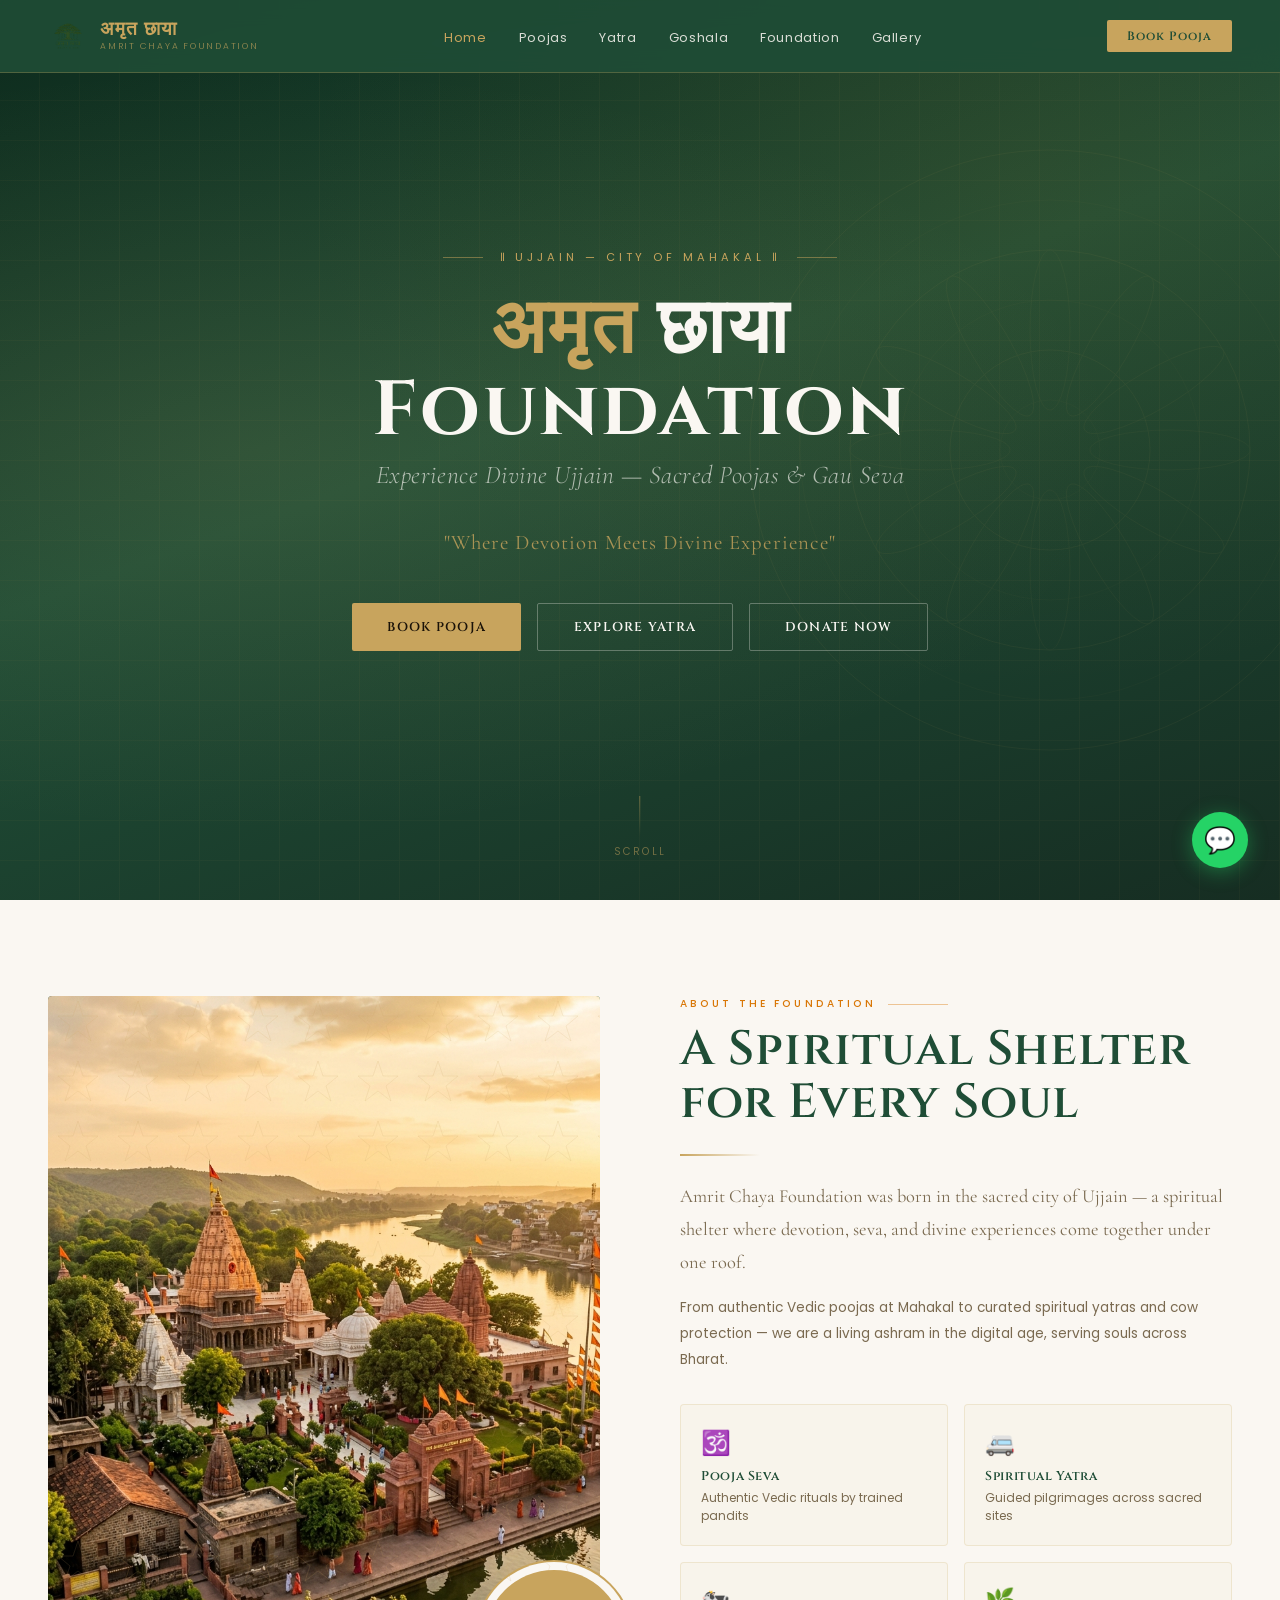
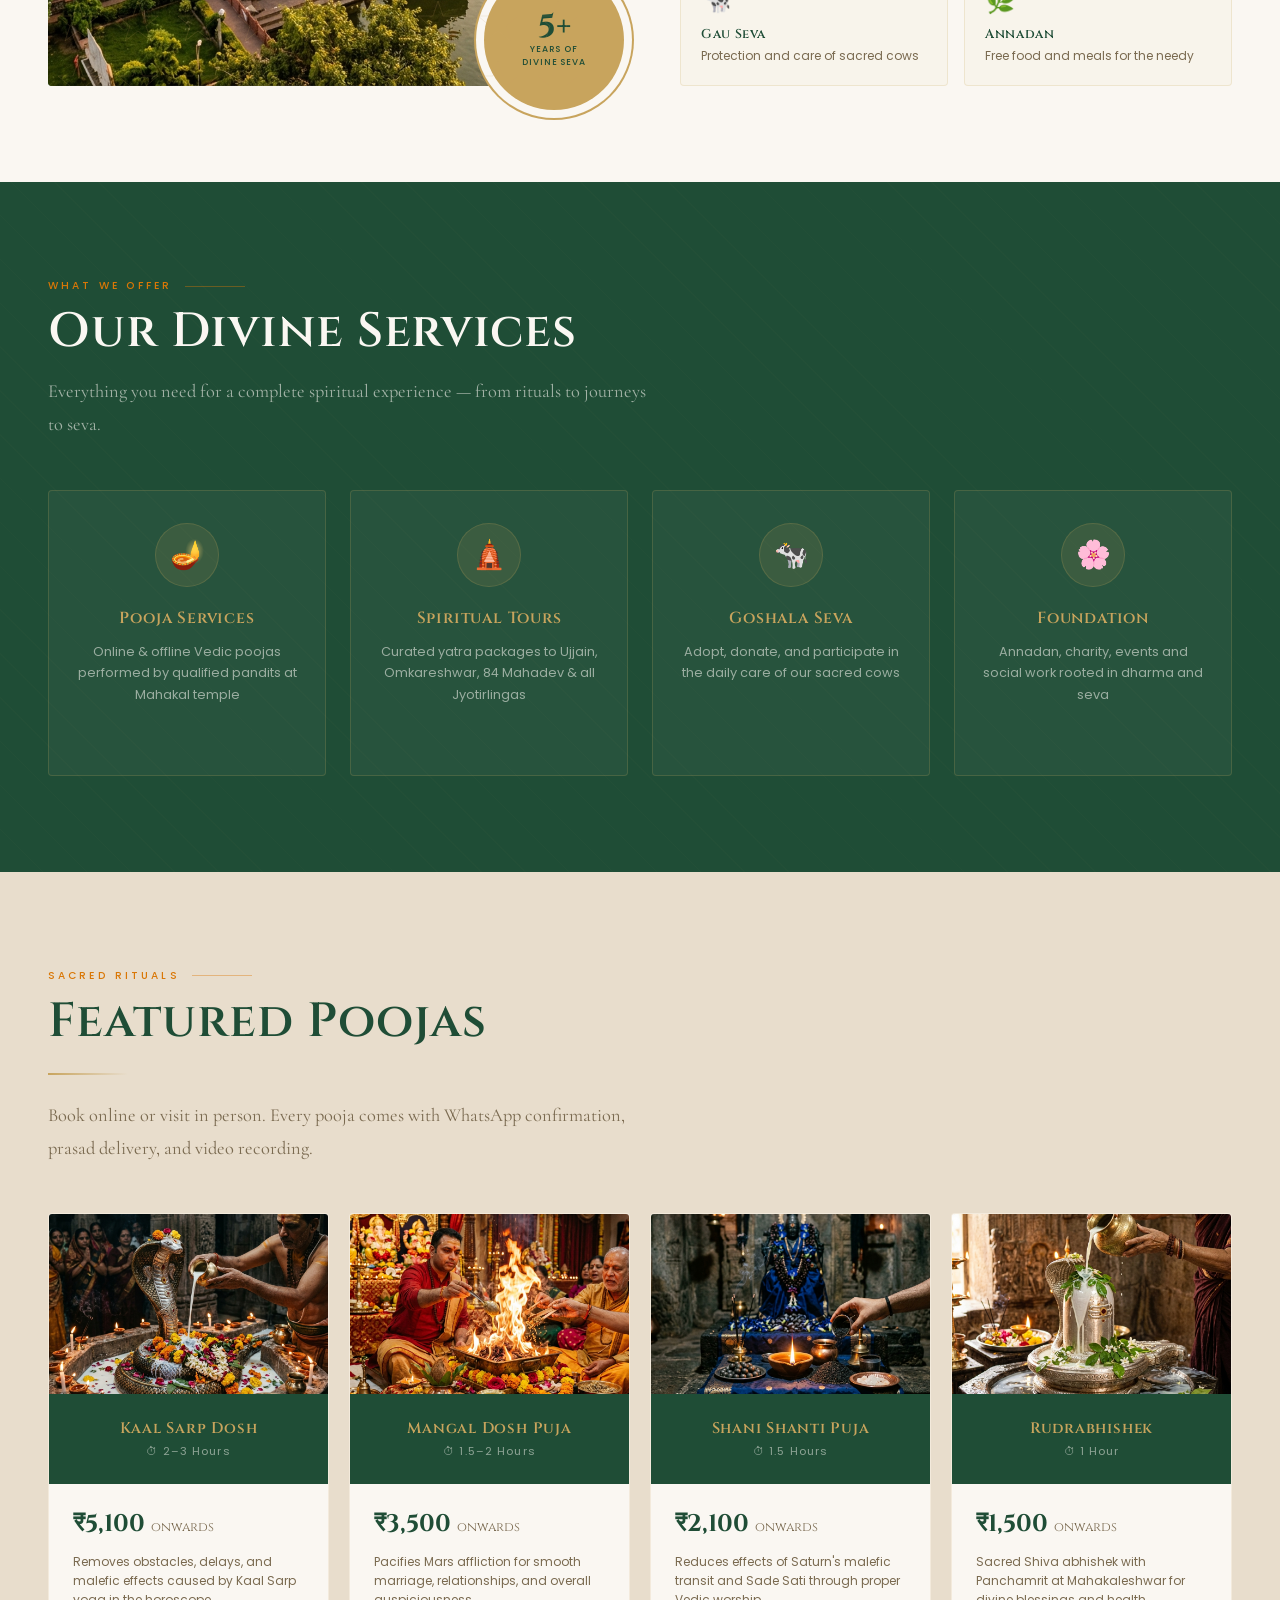
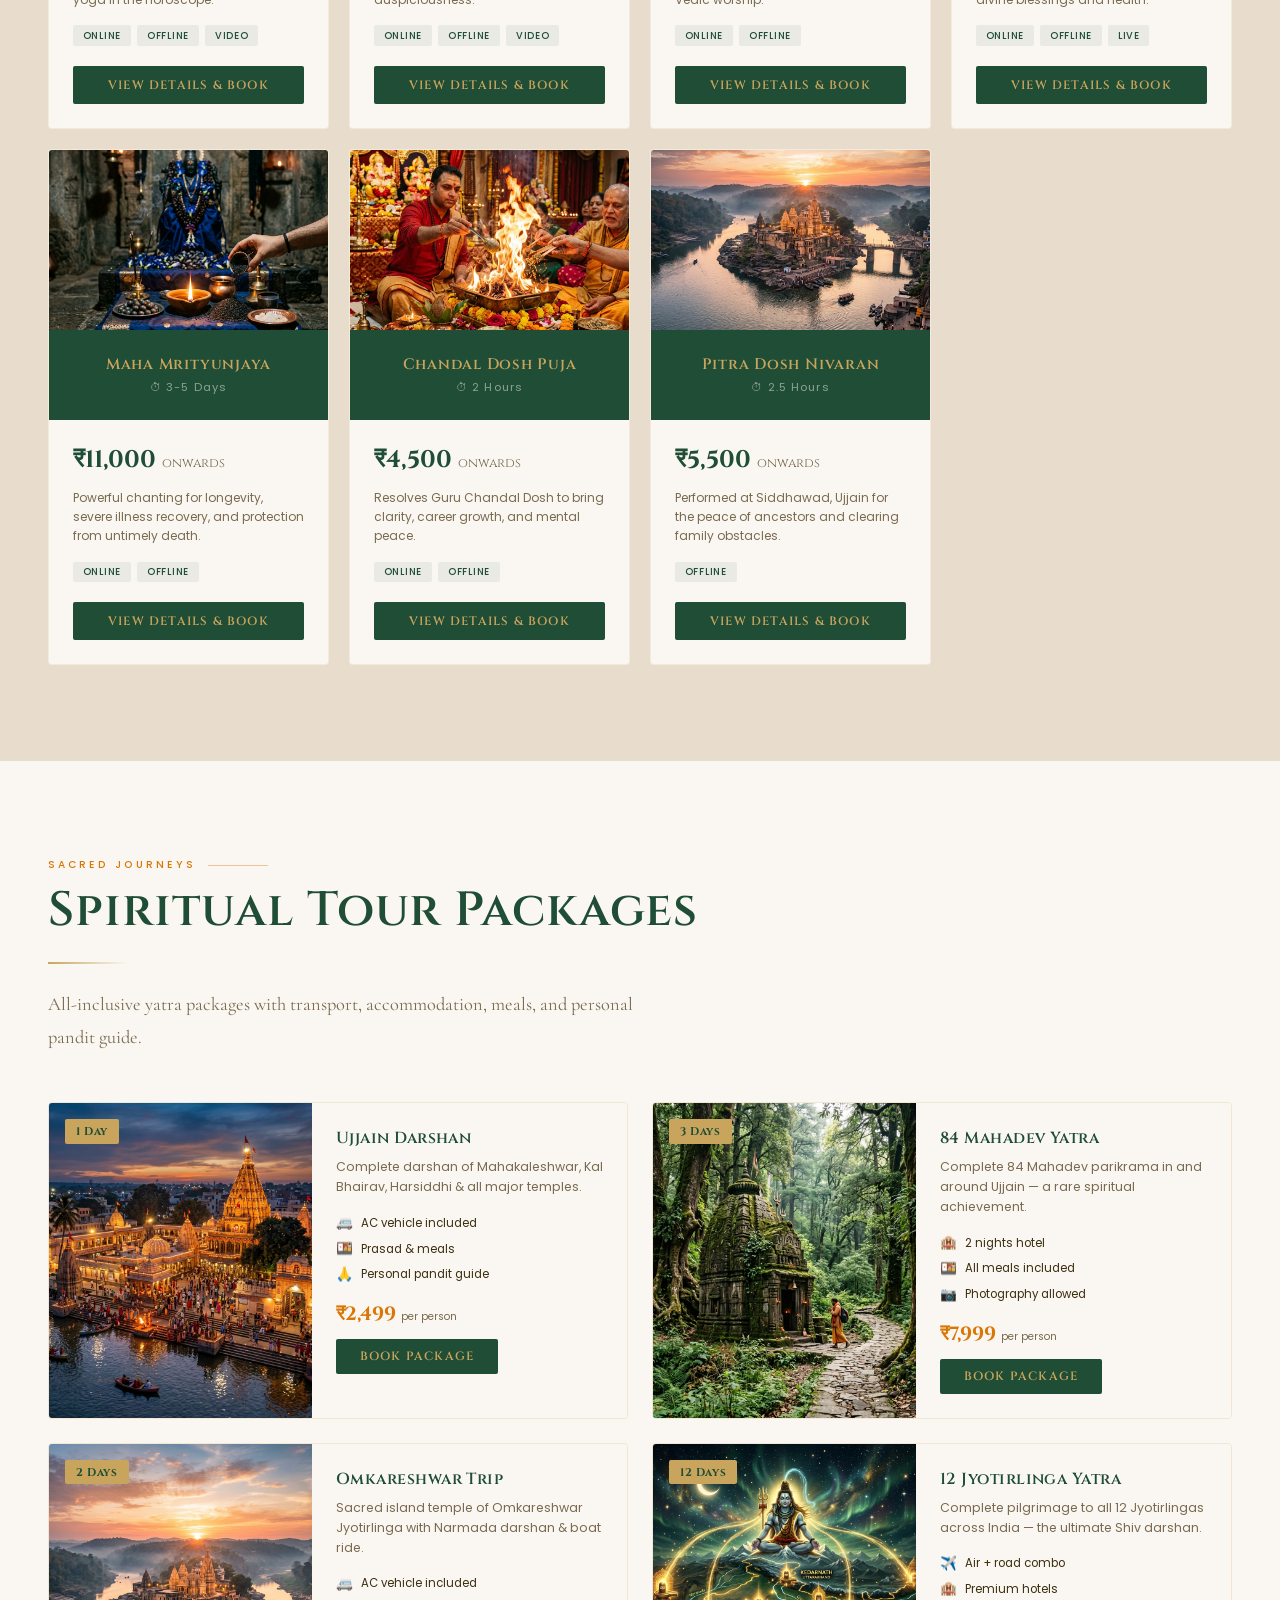
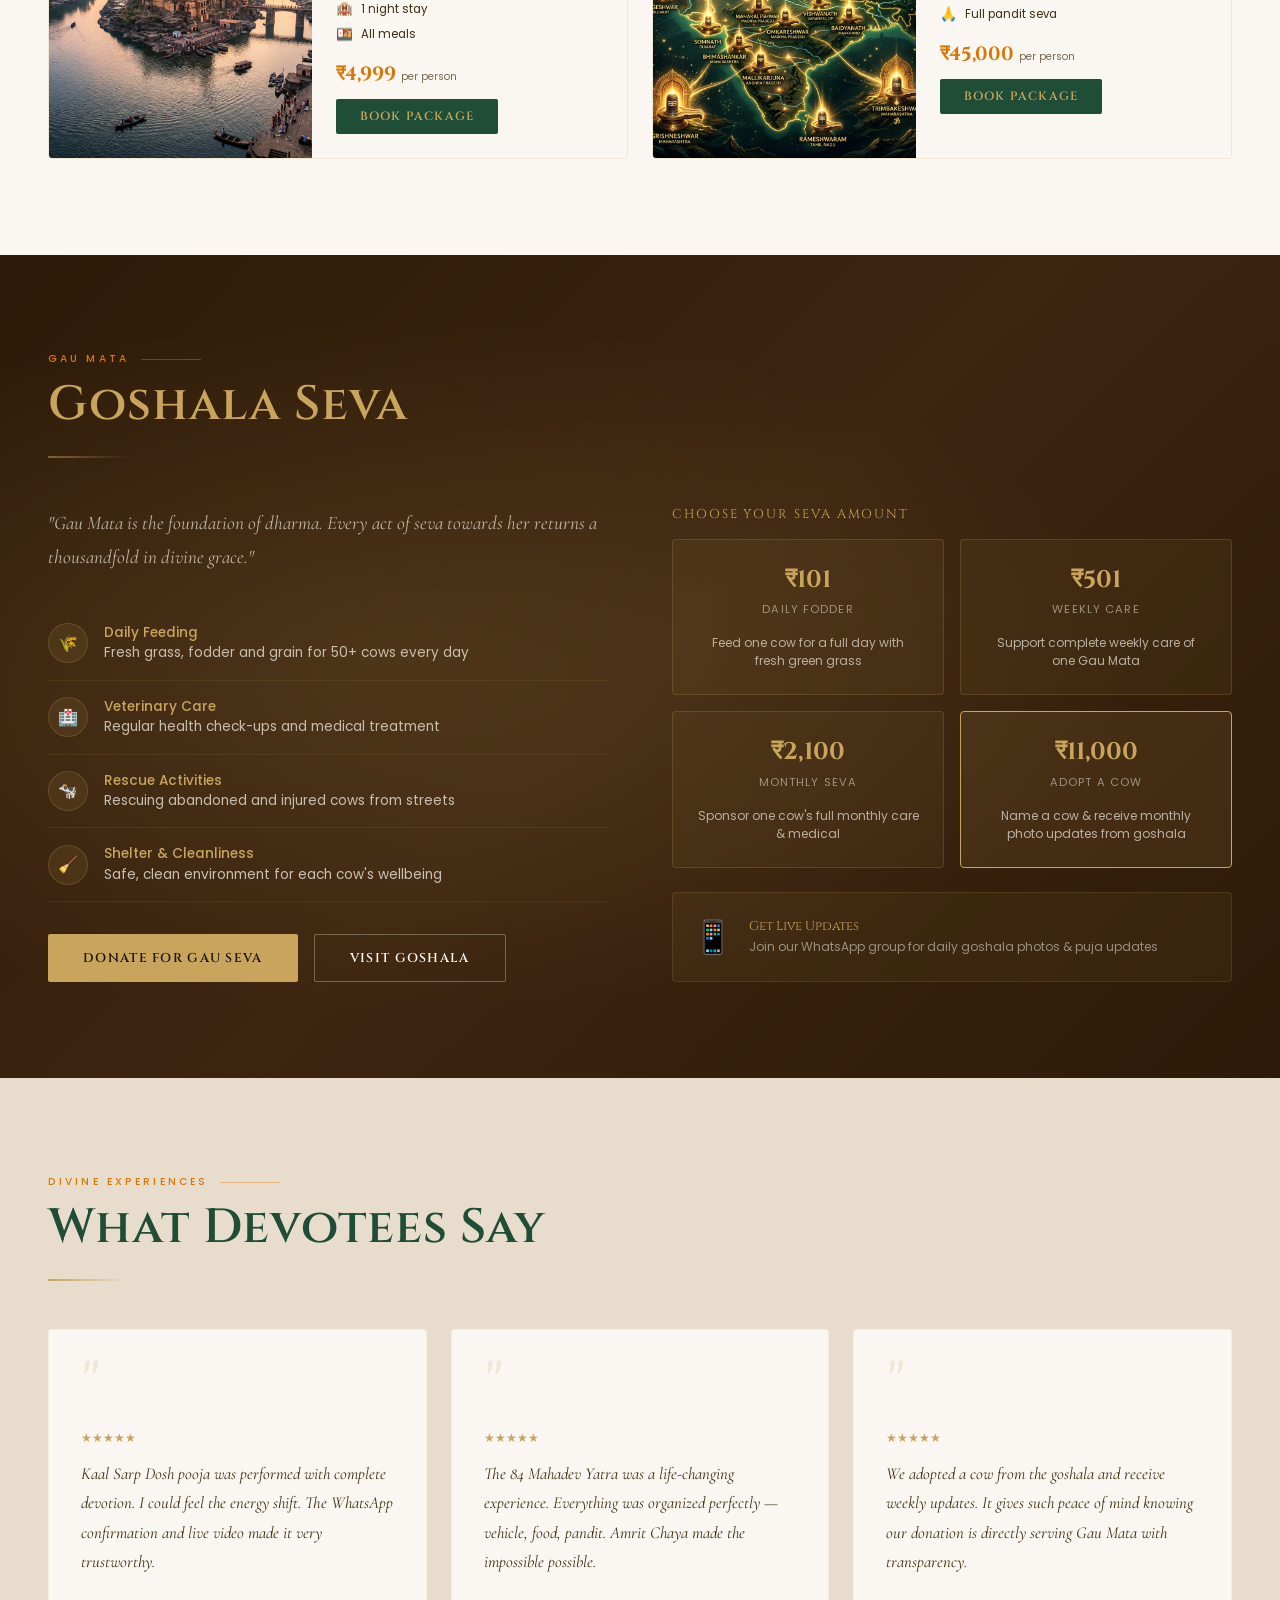
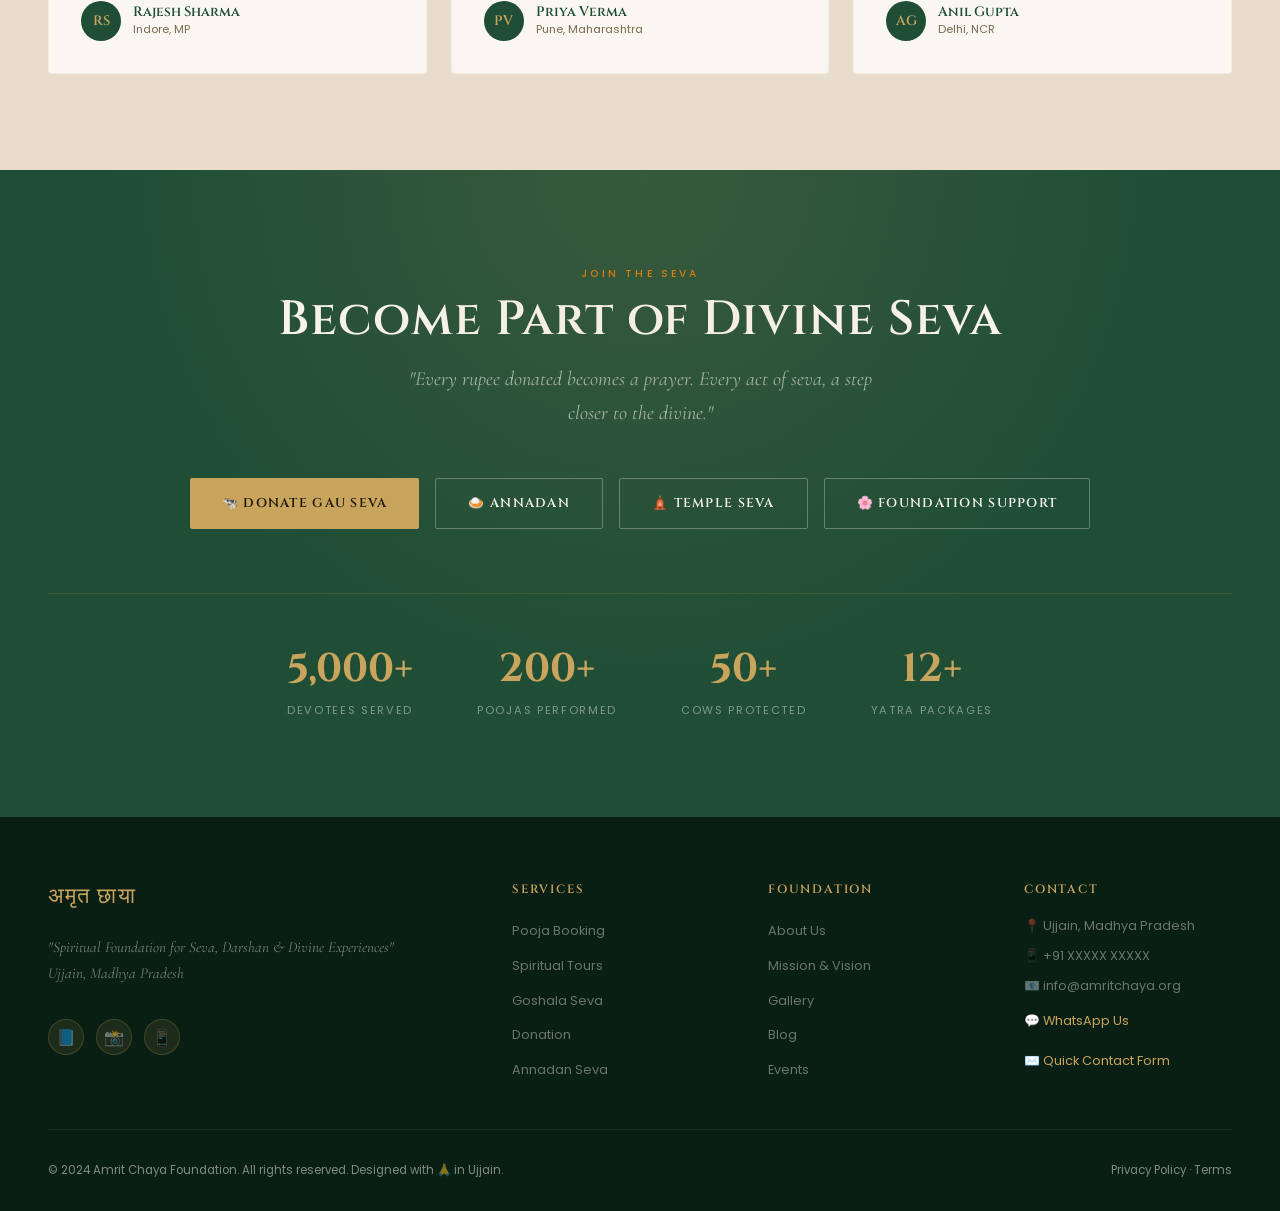
==== commit 4b73b2a8: "feat: update site logo, inject comprehensive responsive breakpoints, and add contact modal functiona" ====
--- a/index.html
+++ b/index.html
@@ -11,13 +11,7 @@
 <!-- NAV -->
 <nav>
   <div class="nav-logo">
-    <svg class="nav-logo-icon" viewBox="0 0 40 40" fill="none" xmlns="http://www.w3.org/2000/svg">
-      <path d="M20 38 C20 38 6 28 6 18 C6 11.4 12.4 6 20 6 C27.6 6 34 11.4 34 18 C34 28 20 38 20 38Z" fill="rgba(31,77,54,0.3)" stroke="#C8A45D" stroke-width="1"/>
-      <path d="M20 6 L20 36" stroke="#C8A45D" stroke-width="1" stroke-dasharray="2 2"/>
-      <path d="M20 14 C16 10 10 12 9 16 C14 15 18 17 20 21 C22 17 26 15 31 16 C30 12 24 10 20 14Z" fill="#C8A45D" opacity="0.8"/>
-      <path d="M20 22 C17 19 12 20 11 23 C15 22 18 24 20 27 C22 24 25 22 29 23 C28 20 23 19 20 22Z" fill="#C8A45D" opacity="0.6"/>
-      <circle cx="20" cy="36" r="2" fill="#C8A45D"/>
-    </svg>
+    <img src="images/logo.png" class="nav-logo-icon" alt="Amrit Chaya Logo" style="object-fit: contain; border-radius: 50%;">
     <div>
       <div class="nav-logo-text">अमृत छाया</div>
       <span class="nav-logo-sub">Amrit Chaya Foundation</span>
@@ -559,6 +553,7 @@
           <li style="font-size: 0.8rem; color: rgba(250,247,242,0.4);">📱 +91 XXXXX XXXXX</li>
           <li style="font-size: 0.8rem; color: rgba(250,247,242,0.4);">📧 info@amritchaya.org</li>
           <li><a href="#" style="color: var(--gold); font-size: 0.8rem;">💬 WhatsApp Us</a></li>
+          <li><a href="javascript:void(0)" onclick="openContactModal()" style="color: var(--gold); font-size: 0.8rem; margin-top: 0.5rem; display: inline-block;">✉️ Quick Contact Form</a></li>
         </ul>
       </div>
     </div>
@@ -572,5 +567,47 @@
 <!-- WhatsApp FAB -->
 <button class="whatsapp-fab" title="WhatsApp">💬</button>
 
+
+<!-- Contact Modal -->
+<div id="contactModal" class="contact-modal">
+  <div class="contact-modal-content">
+    <button class="close-modal-btn" onclick="closeContactModal()">×</button>
+    <div style="text-align: center; margin-bottom: 2rem;">
+      <h3 style="font-family: 'Cinzel', serif; color: var(--forest); font-size: 1.5rem;">Quick Contact</h3>
+      <p style="font-size: 0.8rem; color: var(--text-muted); margin-top: 0.5rem;">Drop us a message and our team will respond shortly.</p>
+    </div>
+    <form onsubmit="event.preventDefault(); alert('Message sent successfully! We will get back to you soon.'); closeContactModal();">
+      <div class="contact-form-group">
+        <label>Full Name</label>
+        <input type="text" placeholder="Enter your name" required>
+      </div>
+      <div class="contact-form-group">
+        <label>Phone Number</label>
+        <input type="tel" placeholder="+91 XXXXX XXXXX" required>
+      </div>
+      <div class="contact-form-group">
+        <label>Your Message</label>
+        <textarea placeholder="How can we help you?" required></textarea>
+      </div>
+      <button type="submit" class="btn-primary" style="width: 100%; margin-top: 1rem; padding: 1rem;">Send Message</button>
+    </form>
+  </div>
+</div>
+
+<script>
+  function openContactModal() {
+    document.getElementById('contactModal').style.display = 'flex';
+  }
+  function closeContactModal() {
+    document.getElementById('contactModal').style.display = 'none';
+  }
+  // Close on outside click
+  window.addEventListener('click', function(e) {
+    const modal = document.getElementById('contactModal');
+    if (e.target == modal) {
+      closeContactModal();
+    }
+  });
+</script>
 </body>
 </html>
--- a/style.css
+++ b/style.css
@@ -868,17 +868,45 @@
   }
   .whatsapp-fab:hover { transform: scale(1.08); box-shadow: 0 6px 28px rgba(37,211,102,0.5); }
 
-  /* Responsive mobile tweaks */
+  /* Tablet Responsive */
   @media (max-width: 900px) {
-    nav { padding: 1rem 1.5rem; }
-    .nav-links { display: none; }
+    nav { padding: 1rem 1.5rem; flex-wrap: wrap; gap: 1rem; }
+    .nav-logo { flex: 1; min-width: max-content; }
+    .nav-links { display: flex; width: 100%; overflow-x: auto; padding-bottom: 0.5rem; -webkit-overflow-scrolling: touch; gap: 1.5rem; }
+    .nav-links li { white-space: nowrap; }
     section { padding: 4rem 1.5rem; }
     .about-grid, .goshala-content { grid-template-columns: 1fr; gap: 2.5rem; }
-    .services-grid { grid-template-columns: repeat(2,1fr); }
-    .poojas-grid { grid-template-columns: repeat(2,1fr); }
-    .tours-grid { grid-template-columns: 1fr; }
-    .testimonials-grid { grid-template-columns: 1fr; }
+    .services-grid, .poojas-grid { grid-template-columns: repeat(2, 1fr); }
+    .tours-grid, .testimonials-grid { grid-template-columns: 1fr; }
+    .tour-card { grid-template-columns: 1fr; }
     .footer-top { grid-template-columns: 1fr 1fr; gap: 2rem; }
     .donation-stats { gap: 2rem; }
     .goshala-donate-cards { grid-template-columns: 1fr; }
-  }+  }
+
+  /* Mobile Responsive */
+  @media (max-width: 600px) {
+    nav { padding: 0.75rem 1rem; }
+    .services-grid, .poojas-grid { grid-template-columns: 1fr; }
+    .footer-top { grid-template-columns: 1fr; text-align: center; }
+    .footer-brand, .footer-links { align-items: center; }
+    .footer-bottom { flex-direction: column; gap: 1rem; text-align: center; }
+    .hero-title { font-size: 2.2rem; }
+    .hero-subtitle { font-size: 1.2rem; }
+    .hero-tagline { font-size: 1rem; }
+    .section-title { font-size: 1.8rem; }
+    .donation-stats { flex-direction: column; align-items: center; gap: 3rem; }
+    .nav-cta { display: none; }
+    .contact-modal-content, .booking-modal-content { padding: 2rem 1.5rem; }
+  }
+
+  /* CONTACT MODAL */
+  .contact-modal { display: none; position: fixed; inset: 0; background: rgba(0,0,0,0.8); z-index: 9999; align-items: center; justify-content: center; }
+  .contact-modal-content { background: var(--ivory); padding: 3rem; border-radius: 4px; max-width: 500px; width: 90%; position: relative; border: 2px solid var(--gold); box-shadow: 0 10px 40px rgba(0,0,0,0.5); }
+  .close-modal-btn { position: absolute; top: 1rem; right: 1rem; cursor: pointer; font-size: 1.5rem; color: var(--forest); background: none; border: none; }
+  .close-modal-btn:hover { color: var(--gold); }
+  .contact-form-group { margin-bottom: 1.25rem; text-align: left; }
+  .contact-form-group label { display: block; font-size: 0.8rem; margin-bottom: 0.4rem; color: var(--forest); font-weight: 500; }
+  .contact-form-group input, .contact-form-group textarea { width: 100%; padding: 0.75rem; border: 1px solid rgba(200,164,93,0.5); border-radius: 2px; background: rgba(250,247,242,0.5); font-family: 'Poppins', sans-serif; font-size: 0.85rem; }
+  .contact-form-group input:focus, .contact-form-group textarea:focus { outline: none; border-color: var(--gold); background: var(--ivory); }
+  .contact-form-group textarea { resize: vertical; min-height: 100px; }
